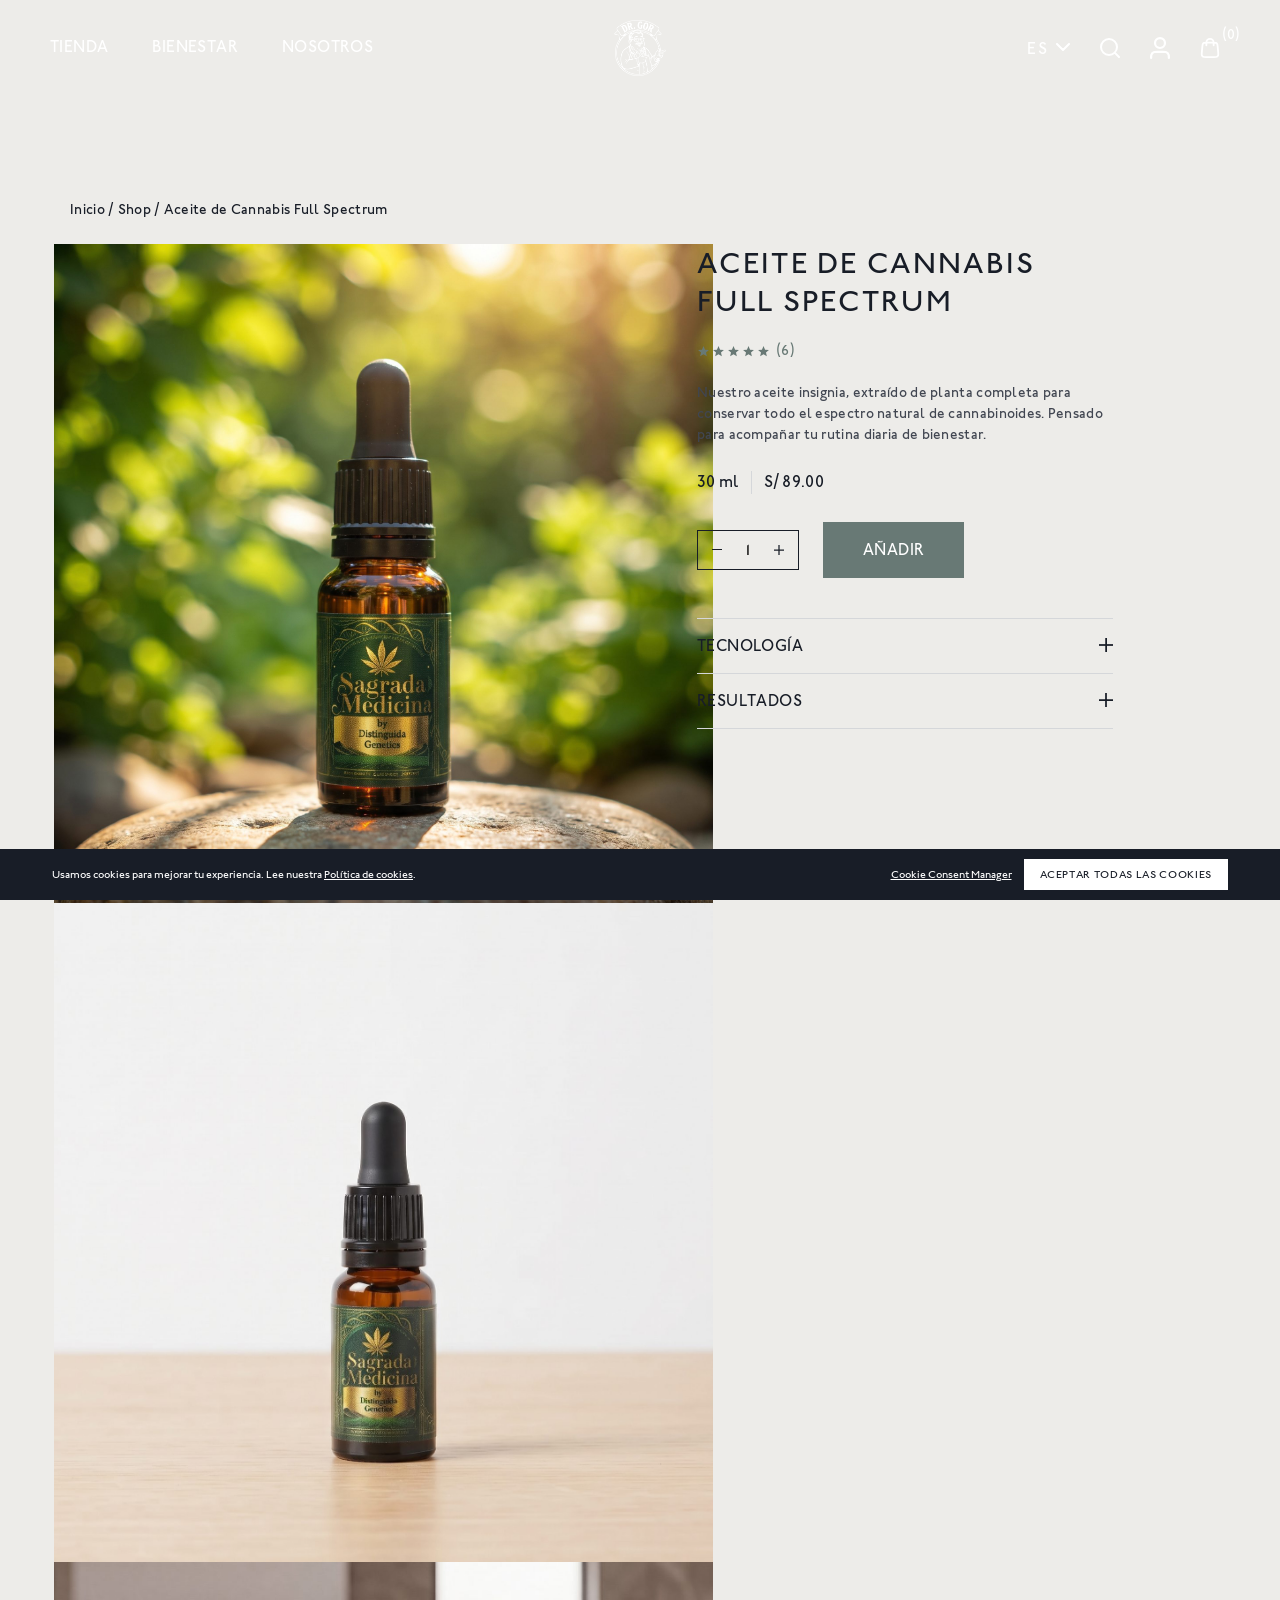
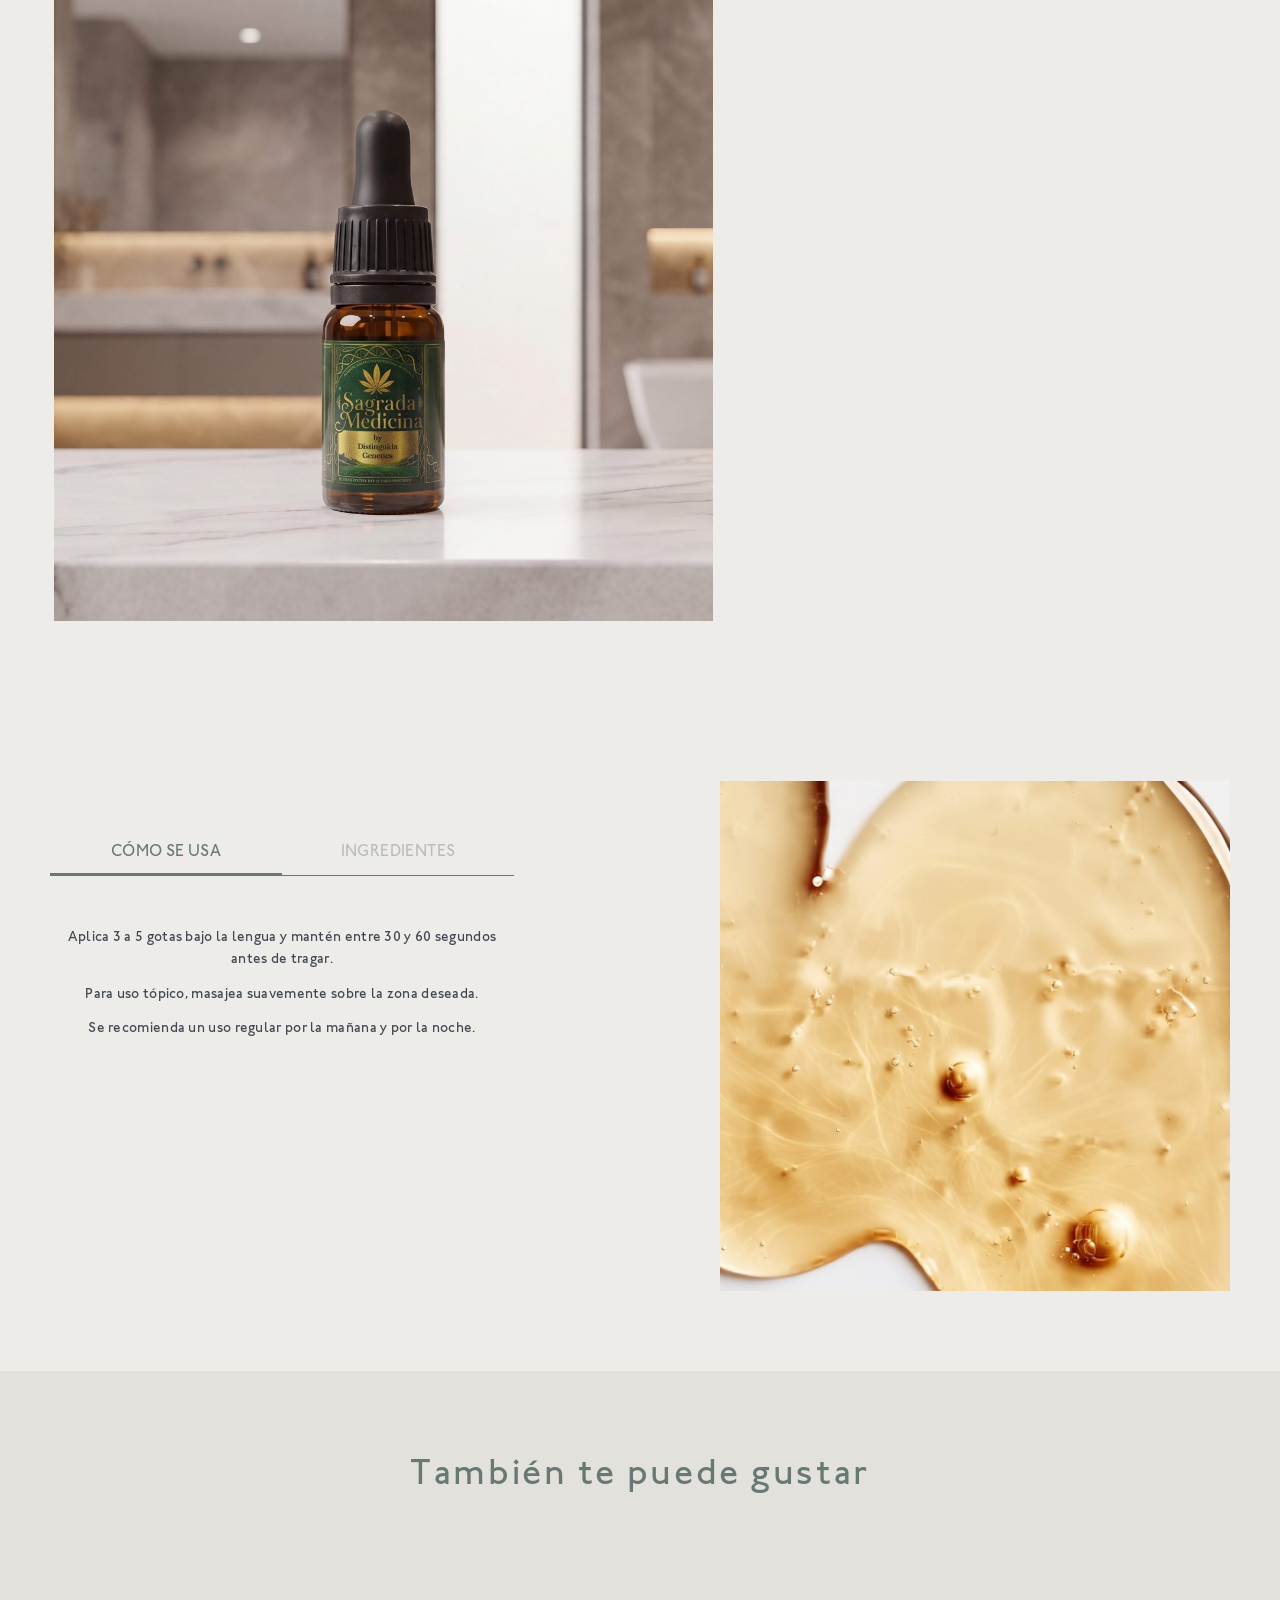
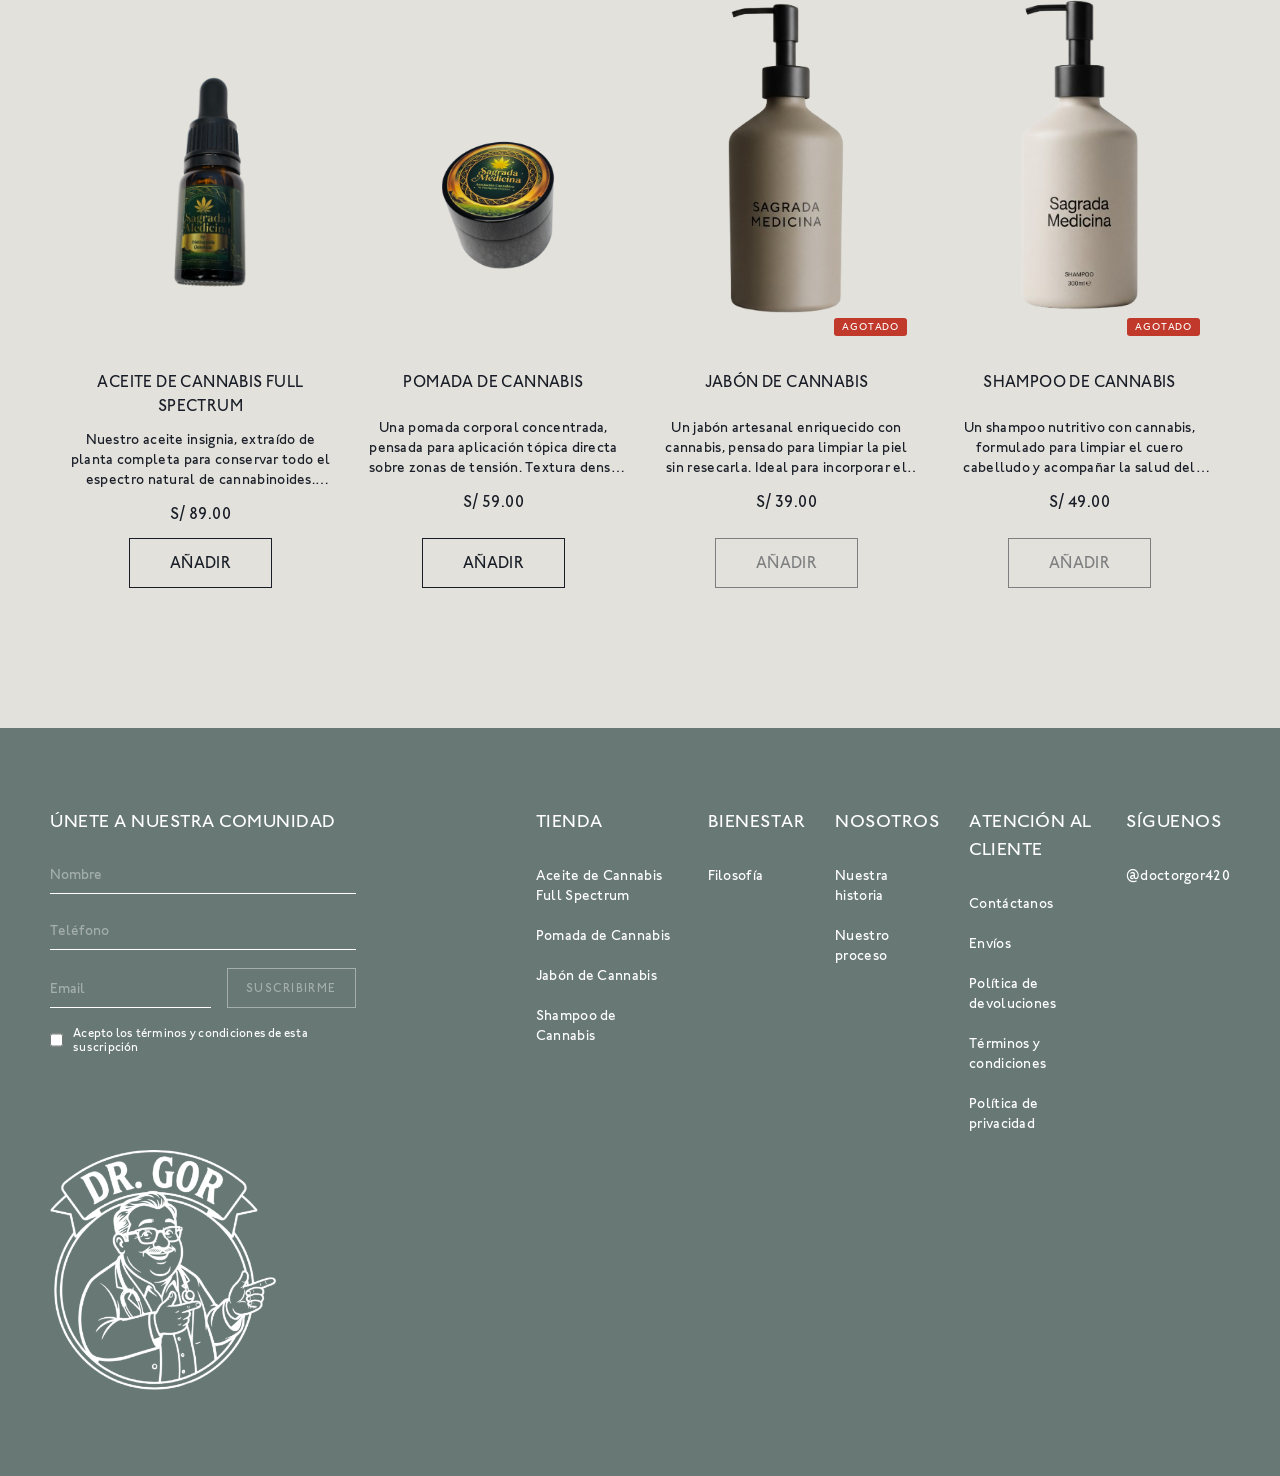
==== aceite.html @ 32fe3926 "sitio: build de produccion" ====
<!doctype html>
<html lang="es">
<head>
  <meta charset="UTF-8" />
  <meta name="viewport" content="width=device-width, initial-scale=1.0" />
  <link rel="icon" type="image/png" href="/favicon.png" />
  <link rel="apple-touch-icon" href="/favicon.png" />
  <title>Aceite de Cannabis Full Spectrum — Doctor Gor</title>
  <link rel="stylesheet" href="/theme.css" />
  <link rel="stylesheet" href="/overrides.css" />
  <link rel="stylesheet" href="/subpage.css" />
  <script type="module" crossorigin src="/assets/cart-DyY3j2SS.js"></script>
</head>
<body>
  <div id="header-group">
      <!-- BEGIN sections: header-group -->
<div id="shopify-section-sections--23087762112747__header" class="shopify-section shopify-section-group-header-group">






<header>

  <div class="inner">

    
    <button id="menu-btn" class="" aria-label="Main menu button"></button>

    
    <nav id="main-nav" class="">

      <div id="secondary-menu-bg" class=""></div>

      <div id="main-menu">
        <div class="primary-menu">
          <ul>
            
              <li class="primary-nav-item has-items">
                <a href="javascript:;">Tienda</a>

                
                

                  
                  
                  
                    
                      

                  <div class="secondary-menu inner-menu has-tertiary-menu">
                    <button class="menu-back-button">Tienda</button>
                    <ul><li class="secondary-nav-item has-items"><a href="javascript:;">Sagrada Medicina</a><div class="tertiary-menu inner-menu"><button class="menu-back-button">Sagrada Medicina</button><ul><li class="tertiary-nav-item"><a href="/aceite.html">Aceite de Cannabis Full Spectrum</a></li><li class="tertiary-nav-item"><a href="/pomada.html">Pomada de Cannabis</a></li><li class="tertiary-nav-item"><a href="/jabon.html">Jabón de Cannabis</a></li><li class="tertiary-nav-item"><a href="/shampoo.html">Shampoo de Cannabis</a></li></ul></div></li></ul>
                  </div>
                

              </li>
            
              <li class="primary-nav-item has-items">
                <a href="javascript:;">Bienestar</a>

                
                

                  
                  
                  
                    
                  
                    
                  
                    
                  
                    
                  

                  <div class="secondary-menu inner-menu ">
                    <button class="menu-back-button">Bienestar</button>
                    <ul><li class="secondary-nav-item"><a href="/filosofia.html">Filosofía</a></li></ul>
                  </div>
                

              </li>
            
              <li class="primary-nav-item has-items">
                <a href="javascript:;">Nosotros</a>

                
                

                  
                  
                  
                    
                  
                    
                  
                    
                  
                    
                  

                  <div class="secondary-menu inner-menu ">
                    <button class="menu-back-button">Nosotros</button>
                    <ul><li class="secondary-nav-item"><a href="/nuestra-historia.html">Nuestra historia</a></li><li class="secondary-nav-item"><a href="/nuestro-proceso.html">Nuestro proceso</a></li><li class="secondary-nav-item"><a href="#" data-open-contact="">Contáctanos</a></li></ul>
                  </div>
                

              </li>
            
          </ul>
        </div>
      </div>

      <div id="mobile-utilities">
        <ul>
          <li><a href="/account">Cuenta</a></li>
          <li class="has-items">
            <button id="mobile-currency-button" class="currency-flag currency-USD">
              <label>US</label>
            </button>
          </li>
        </ul>
      </div>

      
      <div id="currency-menu">
        <button class="menu-back-button currency-flag currency-USD">
          <label>US</label>
        </button>
        

<ul>

  
  

    
      
        
        
          <li><a href="https://wildsmithskin.com/" class="currency-flag currency-UK"><label>UK</label></a></li>
        
          <li><a href="https://eu.wildsmithskin.com/" class="currency-flag currency-EU"><label>EU</label></a></li>
        
      
    

  
  

</ul>


      </div>

    </nav>

    
    <a id="header-logo" href="/">
      <img class="dark" src="/images/drgor-logo.png" alt="Doctor Gor" width="200">
      <img class="light" src="/images/drgor-logo.png" alt="Doctor Gor" width="200">
    </a>

    
    <div id="nav-utilities">

      
      <button id="desktop-currency-button" class="dg-lang-toggle" aria-label="Cambiar idioma" data-lang-toggle=""><label>ES</label></button>

      
      <button id="search-button" aria-label="Search button"></button>

      
      <a href="/account" id="account-button" aria-label="Account button"></a>

      
      <button id="cart-button" aria-label="Cart button">
        <span class="count">0</span>
      </button>

    </div>

  </div>

</header>


</div><div id="shopify-section-sections--23087762112747__predictive_search" class="shopify-section shopify-section-group-header-group">







<aside id="predictive-search" class="">
  <div class="modal">
    <div id="predictive-search-top">
      <div class="section-content">
        
        <div class="search-form">
          <form id="predictive-search-form">
            <input placeholder="Buscar productos" type="search" value="" name="q" id="predictive-search-input" aria-label="Buscar" autocomplete="off" autocorrect="off">
            <button class="clear" type="button" aria-label="Limpiar">Limpiar</button>
          </form>
          
          <button type="button" class="close-btn" aria-label="Close search"></button>
        </div>
      </div>
    </div>

    
    <div id="predictive-search-results">
      <div class="section-content">
        <div class="products">
          <div class="heading">
            <div class="h3">Products</div>
            <p class="results-count"></p>
          </div>
          <div class="grid"></div>
        </div>
      </div>
    </div>

    <div id="predictive-search-empty" class="active">
      <div class="section-content">
        <div class="links">
          <div class="h3">Búsquedas populares</div>
          <ul>
            <li><a href="/aceite.html">Aceite de Cannabis Full Spectrum</a></li>
            <li><a href="/pomada.html">Pomada de Cannabis</a></li>
            <li><a href="/jabon.html">Jabón de Cannabis</a></li>
            <li><a href="/shampoo.html">Shampoo de Cannabis</a></li>
          </ul>
        </div>
        <div class="products">
          <div class="h3">Productos populares</div>
          <div class="grid">
            <div class="grid-item">
              <div class="card product-card" data-product-id="aceite">
                <a class="inner" href="/aceite.html">
                  <div class="upper"><img class="first-image object-cover" src="/images/gotero.png" alt="Aceite"></div>
                  <div class="lower"><div class="h3 product-title">Aceite de Cannabis Full Spectrum</div><div class="prices">S/ 89.00</div></div>
                </a>
              </div>
            </div>
            <div class="grid-item">
              <div class="card product-card" data-product-id="pomada">
                <a class="inner" href="/pomada.html">
                  <div class="upper"><img class="first-image object-cover" src="/images/pomada.png" alt="Pomada"></div>
                  <div class="lower"><div class="h3 product-title">Pomada de Cannabis</div><div class="prices">S/ 59.00</div></div>
                </a>
              </div>
            </div>
            <div class="grid-item">
              <div class="card product-card" data-product-id="jabon">
                <a class="inner" href="/jabon.html">
                  <div class="upper"><img class="first-image object-cover" src="/images/jabon.png" alt="Jabón"><span class="dg-soldout">Agotado</span></div>
                  <div class="lower"><div class="h3 product-title">Jabón de Cannabis</div><div class="prices">S/ 39.00</div></div>
                </a>
              </div>
            </div>
            <div class="grid-item">
              <div class="card product-card" data-product-id="shampoo">
                <a class="inner" href="/shampoo.html">
                  <div class="upper"><img class="first-image object-cover" src="/images/shampoo.png" alt="Shampoo"><span class="dg-soldout">Agotado</span></div>
                  <div class="lower"><div class="h3 product-title">Shampoo de Cannabis</div><div class="prices">S/ 49.00</div></div>
                </a>
              </div>
            </div>
          </div>
        </div>
      </div>
    </div>
  </div>
  </aside>


</div>
<!-- END sections: header-group -->
    </div>

  <section id="product-top" data-product-id="aceite">
    <div class="section-content">
      <div class="breadcrumbs">
        <div class="inner">
          <a href="/">Inicio</a> / <a href="/#productos">Shop</a> / <span>Aceite de Cannabis Full Spectrum</span>
        </div>
      </div>

      <div id="product-gallery">
        <div class="gallery-slides">
          <div class="gallery-slide"><img src="/images/aceite en gotas.jpeg" alt="Aceite de Cannabis Full Spectrum" loading="lazy"></div>
          <div class="gallery-slide"><img src="/images/gotero1.jpeg" alt="Aceite de Cannabis Full Spectrum" loading="lazy"></div>
          <div class="gallery-slide"><img src="/images/instagram2gotero.jpeg" alt="Aceite de Cannabis Full Spectrum" loading="lazy"></div>
        </div>
      </div>

      <div id="product-info">
        <div class="inner">
          <div id="product-title"><h1 class="h1">Aceite de Cannabis Full Spectrum</h1></div>

          <a class="dg-stars" href="#" aria-label="Valoración 5 de 5"><svg viewBox="0 0 24 24" aria-hidden="true"><path d="M12 2l2.9 6.6 7.1.6-5.4 4.7 1.6 7-6.2-3.7-6.2 3.7 1.6-7L2 9.2l7.1-.6z"/></svg><svg viewBox="0 0 24 24" aria-hidden="true"><path d="M12 2l2.9 6.6 7.1.6-5.4 4.7 1.6 7-6.2-3.7-6.2 3.7 1.6-7L2 9.2l7.1-.6z"/></svg><svg viewBox="0 0 24 24" aria-hidden="true"><path d="M12 2l2.9 6.6 7.1.6-5.4 4.7 1.6 7-6.2-3.7-6.2 3.7 1.6-7L2 9.2l7.1-.6z"/></svg><svg viewBox="0 0 24 24" aria-hidden="true"><path d="M12 2l2.9 6.6 7.1.6-5.4 4.7 1.6 7-6.2-3.7-6.2 3.7 1.6-7L2 9.2l7.1-.6z"/></svg><svg viewBox="0 0 24 24" aria-hidden="true"><path d="M12 2l2.9 6.6 7.1.6-5.4 4.7 1.6 7-6.2-3.7-6.2 3.7 1.6-7L2 9.2l7.1-.6z"/></svg><span class="count">(6)</span></a>

          <div id="product-description"><p>Nuestro aceite insignia, extraído de planta completa para conservar todo el espectro natural de cannabinoides. Pensado para acompañar tu rutina diaria de bienestar.</p></div>

          <div id="product-price">
            <span class="only-variant">30 ml</span>
            <span class="price">S/ 89.00</span>
          </div>

          <div id="product-cta">
            <div class="quantity-selector" role="group" aria-label="Cantidad">
              <button type="button" class="quantity-decrease" aria-label="Menos"></button>
              <input type="number" name="quantity" id="quantity" value="1" min="1" inputmode="numeric" readonly>
              <button type="button" class="quantity-increase" aria-label="Más"></button>
            </div>
            <button class="btn btn-solid add-to-cart" data-product-id="aceite">Añadir</button>
          </div>

          <div id="product-specs">
            <details class="accordion">
              <summary class="accordion-title"><h2 class="h2">Tecnología</h2></summary>
              <div class="accordion-content">
                <p>FULL SPECTRUM — conservamos los terpenos, flavonoides y cannabinoides de la planta completa para un efecto más completo y natural.</p>
            <p>ACEITES VEGETALES — una base de aceite de oliva extra virgen y jojoba que favorece la absorción y cuida la piel.</p>
              </div>
            </details>
            <details class="accordion">
              <summary class="accordion-title"><h2 class="h2">Resultados</h2></summary>
              <div class="accordion-content">
                <p>Dirigido a — hidratación diaria, equilibrio del sistema endocannabinoide, relajación y bienestar general.</p>
            <p>94% notó mayor sensación de calma y relajación*</p>
            <p>89% percibió la piel más hidratada y confortable*</p>
            <p>85% lo integraría como parte de su rutina diaria*</p>
            <p>*En pruebas de consumo, durante 30 días con 29 participantes.</p>
              </div>
            </details>
          </div>
        </div>
      </div>
    </div>
  </section>

  <section id="product-content-and-media" class="section-content-and-media dual-content">
    <div class="section-content">
      <div class="grid">
        <div class="grid-item content">
          <div class="tabs">
            <button class="tab active" type="button" data-tab-index="0">Cómo se usa</button>
            <button class="tab" type="button" data-tab-index="1">Ingredientes</button>
          </div>
          <div class="content-container" style="min-height: 320px;">
            <div class="slide active init" data-slide-index="0">
              <p>Aplica 3 a 5 gotas bajo la lengua y mantén entre 30 y 60 segundos antes de tragar.</p>
            <p>Para uso tópico, masajea suavemente sobre la zona deseada.</p>
            <p>Se recomienda un uso regular por la mañana y por la noche.</p>
            </div>
            <div class="slide" data-slide-index="1">
              <p>Aceite de oliva extra virgen, extracto de cannabis (CBD full spectrum), aceite de jojoba, vitamina E natural.</p>
            </div>
          </div>
        </div>
        <div class="grid-item media">
          <div class="media-container">
            <img src="/images/aceitec.jpeg" alt="Aceite de Cannabis Full Spectrum" loading="lazy">
          </div>
        </div>
      </div>
    </div>
  </section>

  <section class="section-product-recommender" id="productos">
    <div class="section-content">
      <h2 class="h2">También te puede gustar</h2>
      <div class="dg-related-grid">
<div class="card product-card" data-product-id="aceite" data-dg-index="0">
  <a class="inner" href="/aceite.html">
    <div class="upper">
      <picture><img class="first-image object-cover" src="/images/gotero.png" alt="Aceite de Cannabis Full Spectrum" loading="lazy"></picture>
      <picture><img class="second-image object-cover" src="/images/aceitec.jpeg" alt="Aceite de Cannabis Full Spectrum" loading="lazy"></picture>
      <span class="dg-hover-quote">“Me encanta su aroma, lo tengo en mi mesa de noche…”</span>
    </div>
    <div class="lower">
      <div>
        <div class="h3 product-title">Aceite de Cannabis Full Spectrum</div>
      </div>
      <div>
        <p class="product-description">Nuestro aceite insignia, extraído de planta completa para conservar todo el espectro natural de cannabinoides. Pensado para acompañar tu rutina diaria de bienestar.</p>
        <div class="prices">S/ 89.00</div>
        <button class="btn btn-outline shop-now" href="#">Añadir</button>
      </div>
    </div>
  </a>
</div>
<div class="card product-card" data-product-id="pomada" data-dg-index="1">
  <a class="inner" href="/pomada.html">
    <div class="upper">
      <picture><img class="first-image object-cover" src="/images/pomada.png" alt="Pomada de Cannabis" loading="lazy"></picture>
      <picture><img class="second-image object-cover" src="/images/cremapomada.jpeg" alt="Pomada de Cannabis" loading="lazy"></picture>
      <span class="dg-hover-quote">“Su textura es suave y me ha ayudado mucho, la llevo siempre conmigo”</span>
    </div>
    <div class="lower">
      <div>
        <div class="h3 product-title">Pomada de Cannabis</div>
      </div>
      <div>
        <p class="product-description">Una pomada corporal concentrada, pensada para aplicación tópica directa sobre zonas de tensión. Textura densa que se absorbe sin sensación grasosa.</p>
        <div class="prices">S/ 59.00</div>
        <button class="btn btn-outline shop-now" href="#">Añadir</button>
      </div>
    </div>
  </a>
</div>
<div class="card product-card" data-product-id="jabon" data-dg-index="2">
  <a class="inner" href="/jabon.html">
    <div class="upper">
      <picture><img class="first-image object-cover" src="/images/jabon.png" alt="Jabón de Cannabis" loading="lazy"></picture>
      <picture><img class="second-image object-cover" src="/images/jabonliquido.jpeg" alt="Jabón de Cannabis" loading="lazy"></picture>
      <span class="dg-hover-quote">“Desde que empecé a usarlo la mejora en mi piel ha sido tremenda!”</span>
      <span class="dg-soldout">Agotado</span>
    </div>
    <div class="lower">
      <div>
        <div class="h3 product-title">Jabón de Cannabis</div>
      </div>
      <div>
        <p class="product-description">Un jabón artesanal enriquecido con cannabis, pensado para limpiar la piel sin resecarla. Ideal para incorporar el ritual Doctor Gor a tu ducha diaria.</p>
        <div class="prices">S/ 39.00</div>
        <button class="btn btn-outline shop-now disabled" disabled href="#">Añadir</button>
      </div>
    </div>
  </a>
</div>
<div class="card product-card" data-product-id="shampoo" data-dg-index="3">
  <a class="inner" href="/shampoo.html">
    <div class="upper">
      <picture><img class="first-image object-cover" src="/images/shampoo.png" alt="Shampoo de Cannabis" loading="lazy"></picture>
      <picture><img class="second-image object-cover" src="/images/shampooliquido.jpeg" alt="Shampoo de Cannabis" loading="lazy"></picture>
      <span class="dg-hover-quote">“La frescura y olor del post baño son increíbles”</span>
      <span class="dg-soldout">Agotado</span>
    </div>
    <div class="lower">
      <div>
        <div class="h3 product-title">Shampoo de Cannabis</div>
      </div>
      <div>
        <p class="product-description">Un shampoo nutritivo con cannabis, formulado para limpiar el cuero cabelludo y acompañar la salud del cabello desde la raíz.</p>
        <div class="prices">S/ 49.00</div>
        <button class="btn btn-outline shop-now disabled" disabled href="#">Añadir</button>
      </div>
    </div>
  </a>
</div>
      </div>
    </div>
  </section>

<footer>
  <div class="inner">
    <div id="footer-signup">
        <div class="h3">Únete a nuestra comunidad</div>
        <form id="dg-newsletter" class="dg-newsletter">
          <input type="text" name="nombre" placeholder="Nombre" autocomplete="name">
          <input type="tel" name="telefono" placeholder="Teléfono" autocomplete="tel">
          <div class="dg-newsletter-row">
            <input type="email" name="email" placeholder="Email" autocomplete="email" required="">
            <button type="submit">Suscribirme</button>
          </div>
          <label class="dg-terms"><input type="checkbox" required=""> Acepto los términos y condiciones de esta suscripción</label>
        </form></div>

    <div id="footer-menus"><div class="footer-menu"><div class="h3">Tienda</div><ul><li><a href="/aceite.html">Aceite de Cannabis Full Spectrum</a></li><li><a href="/pomada.html">Pomada de Cannabis</a></li><li><a href="/jabon.html">Jabón de Cannabis</a></li><li><a href="/shampoo.html">Shampoo de Cannabis</a></li></ul></div><div class="footer-menu"><div class="h3">Bienestar</div><ul><li><a href="/filosofia.html">Filosofía</a></li></ul></div><div class="footer-menu"><div class="h3">Nosotros</div><ul><li><a href="/nuestra-historia.html">Nuestra historia</a></li><li><a href="/nuestro-proceso.html">Nuestro proceso</a></li></ul></div><div class="footer-menu"><div class="h3">Atención al cliente</div><ul><li><a href="#" data-open-contact="">Contáctanos</a></li><li><a href="/envios.html">Envíos</a></li><li><a href="/devoluciones.html">Política de devoluciones</a></li><li><a href="/terminos.html">Términos y condiciones</a></li><li><a href="/privacidad.html">Política de privacidad</a></li></ul></div><div class="footer-menu"><div class="h3">Síguenos</div><ul><li><a href="https://www.instagram.com/doctorgor420/">@doctorgor420</a></li></ul></div></div>

    <div class="dg-footer-brand"><img src="/images/drgor-logo.png" alt="Doctor Gor" width="360"></div>

    <div id="footer-bottom">
    </div>
  </div>
</footer>

<aside id="cart-drawer" class="drawer" data-cart-item-count="0" data-cart-empty="true">
  <div class="background-scrim object-cover"></div>

  
  <div class="panel"><div id="dg-cart">
        <header class="dg-head"><h2>Tu bolsa</h2><button id="dg-close" aria-label="Cerrar">×</button></header>
        <div id="dg-items"></div>
        <footer class="dg-foot">
          <div class="dg-row"><span>Subtotal</span><span id="dg-subtotal">S/ 0.00</span><a id="dg-order" class="dg-order" href="#">Pedir</a></div>
          <p id="dg-note" class="dg-note"></p>
        </footer>
      </div></div>

  
  
<div id="cart-gift-box" class="cart-modal" style="display:none;">
  <div class="modal">
    <div class="grid">
      <div class="grid-item">
        <img src="https://us.wildsmithskin.com/cdn/shopifycloud/storefront/assets/no-image-2048-a2addb12_600x.gif" alt="" loading="lazy">
      </div>
      <div class="grid-item">
        <div class="details">
          <div class="h3">Caja de regalo</div>
          <p>Add a gift box to your order. Our Gift Boxes hold up to three medium sized items</p>
          <span class="price"></span>
          <button class="btn btn-outline add-to-cart" data-first-variant-id="">
            Añadir a la bolsa
          </button>
        </div>
      </div>
    </div>
    
    <button type="button" class="close-btn" aria-label="Close gift box modal"></button>
  </div>
</div>


<div id="cart-note" class="cart-modal">
  <div class="modal">
    <div class="details">
      <div class="h3">Note</div>
      <p>Add a note to your order</p>
      <span class="price">Free</span>
      <textarea id="order-note" name="note" rows="4" maxlength="160" placeholder="Your note..."></textarea>
      <p class="error" style="display: none;">
        You've reached the maximum character limit for order notes.
      </p>
      <button class="btn btn-outline add-to-cart">Añadir a la bolsa</button>
    </div>
    
    <button type="button" class="close-btn" aria-label="Close note modal"></button>
  </div>
</div>

</aside>


<div id="onetrust-banner-sdk" class="otFlat bottom ot-wo-title vertical-align-content" tabindex="0" role="region" aria-label="Cookie banner" style="bottom: 0px;"><div role="dialog" aria-label="Privacy"><div class="ot-sdk-container"><div class="ot-sdk-row"><div id="onetrust-group-container" class="ot-sdk-eight ot-sdk-columns"><div class="banner_logo"></div><div id="onetrust-policy"><div id="onetrust-policy-text">Usamos cookies para mejorar tu experiencia. Lee nuestra <a href="/politicas.html">Política de cookies</a>.</div></div></div><div id="onetrust-button-group-parent" class="ot-sdk-three ot-sdk-columns"><div id="onetrust-button-group"><button id="onetrust-pc-btn-handler" aria-label="Cookie Consent Manager, Opens the preference center dialog" class="cookie-setting-link">Cookie Consent Manager</button>  <button id="onetrust-accept-btn-handler">Aceptar todas las cookies</button></div></div></div></div><!-- Close Button --><div id="onetrust-close-btn-container"><button class="onetrust-close-btn-handler onetrust-close-btn-ui banner-close-button ot-close-icon" style="background-image: url(&quot;https://cdn.cookielaw.org/logos/static/ot_close.svg&quot;);" aria-label="Close"></button></div><!-- Close Button END--></div></div>
  

<div id="google_translate_element" style="position: absolute; left: -9999px; top: -9999px;"></div><script src="https://translate.google.com/translate_a/element.js?cb=googleTranslateElementInit" async=""></script><div id="dg-contact" class="dg-modal">
        <div class="dg-modal-scrim" data-close-contact=""></div>
        <form id="dg-contact-form" class="dg-modal-panel">
          <header class="dg-modal-head"><h2>Contáctanos</h2><button type="button" data-close-contact="" aria-label="Cerrar">×</button></header>
          <label>Nombre<input name="nombre" required=""></label>
          <label>Teléfono<input name="telefono" required=""></label>
          <label>Email<input type="email" name="email" required=""></label>
          <label>Mensaje<textarea name="mensaje" rows="4" required=""></textarea></label>
          <button type="submit" class="dg-modal-submit">Enviar</button>
        </form></div></body></html>
---- theme.css ----
*,*:before,*:after{margin:0;padding:0;box-sizing:border-box}@font-face{font-family:Johnston ITC STD;src:url(/fonts/johnston-itc-std-light.woff2) format("woff2"),url(/fonts/johnston-itc-std-light.woff) format("woff");font-display:swap;font-style:normal;font-weight:300}@font-face{font-family:Johnston ITC STD;src:url(/fonts/johnston-itc-std-medium.woff2) format("woff2"),url(/fonts/johnston-itc-std-medium.woff) format("woff");font-display:swap;font-style:normal;font-weight:500}@font-face{font-family:Johnston ITC STD;src:url(/fonts/johnston-itc-std-bold.woff2) format("woff2"),url(/fonts/johnston-itc-std-bold.woff) format("woff");font-display:swap;font-style:normal;font-weight:700}@keyframes slideOutLeft{0%{transform:translate(0) scale(1);opacity:1;pointer-events:auto}to{transform:translate(-20px) scale(.99);opacity:0;pointer-events:none}}@keyframes slideOutRight{0%{transform:translate(0) scale(1);opacity:1;pointer-events:auto}to{transform:translate(20px) scale(.99);opacity:0;pointer-events:none}}@keyframes slideInLeft{0%{transform:translate(20px) scale(.99);opacity:0;pointer-events:none}to{transform:translate(0) scale(1);opacity:1;pointer-events:auto}}@keyframes slideInRight{0%{transform:translate(-20px) scale(.99);opacity:0;pointer-events:none}to{transform:translate(0) scale(1);opacity:1;pointer-events:auto}}@keyframes slideOutDown{0%{transform:translateY(0) scale(1);opacity:1;pointer-events:auto}to{transform:translateY(20px) scale(.99);opacity:0;pointer-events:none}}@keyframes slideOutUp{0%{transform:translateY(0) scale(1);opacity:1;pointer-events:auto}to{transform:translateY(-20px) scale(.99);opacity:0;pointer-events:none}}@keyframes slideInDown{0%{transform:translateY(-20px) scale(.99);opacity:0;pointer-events:none}to{transform:translateY(0) scale(1);opacity:1;pointer-events:auto}}@keyframes slideInUp{0%{transform:translateY(20px) scale(.99);opacity:0;pointer-events:none}to{transform:translateY(0) scale(1);opacity:1;pointer-events:auto}}[class^=kl-teaser],[class*=kl-teaser]{z-index:9!important;left:16px!important;bottom:40px!important;margin:0!important;width:auto!important;min-width:100px!important;filter:none!important}[class^=kl-teaser]>div>span,[class*=kl-teaser]>div>span{padding:16px 32px!important;border-radius:0!important;min-height:0!important}[class^=kl-teaser]>div>span p,[class*=kl-teaser]>div>span p{font-family:Johnston ITC STD,Helvetica,sans-serif!important;font-size:16px!important;line-height:1!important;text-transform:uppercase!important}[class^=kl-teaser]>div>span p>*,[class*=kl-teaser]>div>span p>*{font-family:Johnston ITC STD,Helvetica,sans-serif!important;font-weight:500!important}@media(min-width:500px){[class^=kl-teaser],[class*=kl-teaser]{left:30px!important}}@media(min-width:992px){[class^=kl-teaser],[class*=kl-teaser]{left:50px!important;bottom:80px!important}[class^=kl-teaser]>div>span,[class*=kl-teaser]>div>span{padding:20px 40px!important;transition:color .2s cubic-bezier(.25,.1,.25,1),background-color .2s cubic-bezier(.25,.1,.25,1)!important}[class^=kl-teaser]>div>span p,[class*=kl-teaser]>div>span p{font-size:18px!important}[class^=kl-teaser]>div>span:hover,[class*=kl-teaser]>div>span:hover{background-color:#dcd9d2!important}}@media(min-width:1400px){[class^=kl-teaser],[class*=kl-teaser]{left:calc((100vw - 1230px)/2)!important}}body{background-color:#edece9;padding-top:90px;font-family:Johnston ITC STD,Helvetica,sans-serif;font-weight:500;color:#181d27}body.window-resizing *,body.window-resizing *:before,body.window-resizing *:after{transition:none!important}body.promo-ribbon{padding-top:130px}main{min-height:calc(var(--vh, 1vh) * 100 - 300px)}section{position:relative;padding:40px 16px}section .section-content{position:relative;max-width:1216px;margin-inline:auto}.grid{display:grid}.h1,.h2,.h3,.h4,.h5,.h6,.content-container h1,.content-container h2,.content-container h3,.content-container h4,.content-container h5,.content-container h6{font-family:Johnston ITC STD,Helvetica,sans-serif;font-weight:500;-webkit-font-smoothing:antialiased}.h1,.content-container h1{font-size:30px;line-height:1.27;letter-spacing:2.3px;text-wrap:balance;margin-bottom:30px}.h2,.content-container h2{font-size:24px;line-height:1.33;letter-spacing:1.8px;text-wrap:balance;margin-bottom:20px}.h3,.content-container h3{font-size:24px;line-height:1.33;letter-spacing:1.8px;margin-bottom:20px}p{font-size:16px;line-height:1.5;letter-spacing:.4px;margin-bottom:20px}a{cursor:pointer;color:#181d27;text-decoration:underline}a:hover{text-decoration:underline}ul,ol{font-size:16px;line-height:1.5;letter-spacing:.4px;margin-bottom:20px;list-style-position:inside}ul ul,ul ol,ol ul,ol ol{margin-top:20px}img,video{max-width:100%}.sr-only{clip-path:inset(50%);white-space:nowrap;border-width:0;width:1px;height:1px;margin:-1px;padding:0;position:absolute;overflow:hidden}.uppercase{text-transform:uppercase}.image-cover{background-size:cover;background-repeat:no-repeat;background-position:center}.object-cover{position:absolute;top:0;left:0;width:100%;height:100%;object-fit:cover}.object-cover.pos-top{object-position:top}.object-cover.pos-bottom{object-position:bottom}.object-cover.pos-left{object-position:left}.object-cover.pos-right{object-position:right}.object-cover.pos-top-left{object-position:left top}.object-cover.pos-top-right{object-position:right top}.object-cover.pos-bottom-left{object-position:left bottom}.object-cover.pos-bottom-right{object-position:right bottom}.darken-overlay{position:absolute;top:0;left:0;width:100%;height:100%;background-color:#000;opacity:0;pointer-events:none}.fade-load{opacity:0;transition:opacity .4s cubic-bezier(.25,.1,.25,1)}.fade-load.loaded{opacity:1}.currency-flag{line-height:1}.currency-flag label{display:flex;align-items:center}.currency-flag label:before{content:"";display:inline-block;width:16px;height:16px;vertical-align:text-top;margin-right:5px;background-position:center;background-repeat:no-repeat;background-size:contain}.currency-flag.currency-GBP label:before,.currency-flag.currency-UK label:before{background-image:url(/theme/icon-flag-uk-black.svg)}.currency-flag.currency-EUR label:before,.currency-flag.currency-EU label:before{background-image:url(/theme/icon-flag-eu-black.svg)}.currency-flag.currency-USD label:before,.currency-flag.currency-US label:before{background-image:url(/theme/icon-flag-usa-black.svg)}@media(min-width:500px){section{padding:50px 30px}}@media(min-width:992px){body{padding-top:96px}body.promo-ribbon{padding-top:136px}body.promo-ribbon.transparent-header-no-spacing{padding-top:40px}body.transparent-header-no-spacing{padding-top:0}section{padding:80px 50px}}.glide{position:relative;width:100%;box-sizing:border-box}.glide *{box-sizing:inherit}.glide__track{overflow:hidden}.glide__slides{position:relative;width:100%;list-style:none;backface-visibility:hidden;transform-style:preserve-3d;touch-action:pan-Y;overflow:hidden;margin:0;padding:0;white-space:nowrap;display:flex;flex-wrap:nowrap;will-change:transform}.glide__slides--dragging{-webkit-user-select:none;user-select:none}.glide__slide{width:100%;height:100%;flex-shrink:0;white-space:normal;-webkit-user-select:none;user-select:none;-webkit-touch-callout:none;-webkit-tap-highlight-color:transparent}.glide__slide a{-webkit-user-select:none;user-select:none;-webkit-user-drag:none;-moz-user-select:none;-ms-user-select:none}.glide__arrows,.glide__bullets{-webkit-touch-callout:none;-webkit-user-select:none;user-select:none}.glide--rtl{direction:rtl}.glide__arrow{position:absolute;display:block;top:50%;z-index:2;color:#fff;text-transform:uppercase;padding:9px 12px;background-color:transparent;border:2px solid rgba(255,255,255,.5);border-radius:4px;box-shadow:0 .25em .5em #0000001a;text-shadow:0 .25em .5em rgba(0,0,0,.1);opacity:1;cursor:pointer;transition:opacity .15s ease,border .3s ease-in-out;transform:translateY(-50%);line-height:1}.glide__arrow:focus{outline:none}.glide__arrow:hover{border-color:#fff}.glide__arrow--left{left:2em}.glide__arrow--right{right:2em}.glide__arrow--disabled{opacity:.33}.glide__bullets{position:absolute;z-index:2;bottom:2em;left:50%;display:inline-flex;list-style:none;transform:translate(-50%)}.glide__bullet{background-color:#ffffff80;width:9px;height:9px;padding:0;border-radius:50%;border:2px solid transparent;transition:all .3s ease-in-out;cursor:pointer;line-height:0;box-shadow:0 .25em .5em #0000001a;margin:0 .25em}.glide__bullet:focus{outline:none}.glide__bullet:hover,.glide__bullet:focus{border:2px solid white;background-color:#ffffff80}.glide__bullet--active{background-color:#fff}.glide--swipeable{cursor:grab;cursor:-moz-grab;cursor:-webkit-grab}.glide--dragging{cursor:grabbing;cursor:-moz-grabbing;cursor:-webkit-grabbing}input,textarea,select{font-family:Johnston ITC STD,Helvetica,sans-serif;background-color:transparent;border-radius:0}input::placeholder{font-family:Johnston ITC STD,Helvetica,sans-serif;color:#a3a5a9}input:-ms-input-placeholder{font-family:Johnston ITC STD,Helvetica,sans-serif;color:#a3a5a9}input::-ms-input-placeholder{font-family:Johnston ITC STD,Helvetica,sans-serif;color:#a3a5a9}.search-form{display:flex;gap:16px;align-items:center;border-bottom:1px solid rgb(70.2,74.2,82.2)}.search-form:before{content:"";display:inline-block;width:18px;height:18px;background-image:url(/theme/icon-search-black.svg);background-position:center;background-repeat:no-repeat;background-size:contain}.search-form form{position:relative;flex-grow:1;display:flex;gap:10px;align-items:center}.search-form form input[type=search]{font-size:16px;line-height:1.5;letter-spacing:.4px;line-height:1;width:100%;padding:18px 0;border:0}.search-form form input[type=search]:focus,.search-form form input[type=search]:focus-visible,.search-form form input[type=search]:active{outline:0}.search-form form input[type=search]::-webkit-search-decoration,.search-form form input[type=search]::-webkit-search-cancel-button,.search-form form input[type=search]::-webkit-search-results-button,.search-form form input[type=search]::-webkit-search-results-decoration{display:none}.search-form form .clear{font-size:14px;line-height:1.43;letter-spacing:.3px;line-height:1;color:#8c8e93;text-decoration:underline;padding:18px 0;border:0;background:transparent;cursor:pointer;opacity:0;pointer-events:none;transition:opacity .2s cubic-bezier(.25,.1,.25,1)}.search-form form .clear.active{opacity:1;pointer-events:auto}@media(min-width:992px){.search-form form .clear{text-underline-offset:2px;transition:all .2s cubic-bezier(.25,.1,.25,1)}.search-form form .clear:hover{text-underline-offset:5px}}button{font-family:Johnston ITC STD,Helvetica,sans-serif;cursor:pointer}button label{cursor:pointer}.btn{position:relative;font-size:14px;line-height:1.43;letter-spacing:.3px;line-height:1;text-transform:uppercase;text-decoration:none;color:#fff;background-color:#687975;padding:16px 32px;min-width:100px;text-align:center;cursor:pointer;transition:color .2s cubic-bezier(.25,.1,.25,1),background-color .2s cubic-bezier(.25,.1,.25,1)}.btn.btn-solid{color:#fff;background-color:#687975}.btn.btn-outline{color:#181d27;background-color:transparent;border:1px solid #181d27}.btn.btn-underline{color:#181d27;line-height:1.43;background-color:transparent;text-decoration:underline;text-underline-offset:20%}.btn.btn-light.btn-solid{color:#181d27;background-color:#fff}.btn.btn-light.btn-outline{color:#fff;border:1px solid #ffffff}.btn.btn-light.btn-underline{color:#fff}a.btn:hover{text-decoration:none}a.btn.btn-underline:hover{text-decoration:underline}button.btn{border:0}.close-btn{position:absolute;top:0;right:0;width:40px;height:40px;cursor:pointer}.close-btn[type=button]{background-color:transparent;border:0}.close-btn:before,.close-btn:after{content:"";position:absolute;top:0;left:0;width:100%;height:100%}.close-btn:before{background-color:#f3f4f4;border-radius:50%;opacity:0;transition:all .1s cubic-bezier(.25,.1,.25,1)}.close-btn:after{background-image:url(/theme/icon-close-black.svg);background-repeat:no-repeat;background-size:35%;background-position:center}.close-btn.contrast-light:before{background-color:#babbbe}.close-btn.contrast-light:after{background-image:url(/theme/icon-close-white.svg)}.arrow-btn{width:40px;height:40px;border-radius:50%;border:1px solid #181d27;background-color:#ffffff70;-webkit-backdrop-filter:blur(7px);backdrop-filter:blur(7px);box-shadow:none}.arrow-btn:after{content:"";position:absolute;top:0;left:0;width:100%;height:100%;background-position:center;background-repeat:no-repeat;background-size:50%}.arrow-btn.prev:after{background-image:url(/theme/icon-arrow-left-black.svg)}.arrow-btn.next:after{background-image:url(/theme/icon-arrow-right-black.svg)}.arrow-btn.disabled:after{opacity:.4}@media(min-width:992px){.btn{font-size:16px;line-height:1.5;letter-spacing:.4px;line-height:1;padding:20px 40px}.btn:hover.btn-solid{background-color:#a4afac}.btn:hover.btn-outline{color:#fff;background-color:#181d27}.btn:hover.btn-light.btn-solid{background-color:#dcd9d2}.btn:hover.btn-light.btn-outline{color:#181d27;background-color:#fff}.close-btn:hover:before{opacity:1}}details.accordion{border-top:1px solid #d5d7da;border-bottom:1px solid #d5d7da}details.accordion summary.accordion-title{position:relative;list-style:none;text-transform:uppercase;display:flex;justify-content:space-between;gap:15px;padding:15px 0;cursor:pointer}details.accordion summary.accordion-title :is(h2,h3){font-size:14px;line-height:1.43;letter-spacing:.3px;margin:0}details.accordion summary.accordion-title:after{content:"";width:12px;height:12px;margin-top:2px;flex-shrink:0;background-image:url(/theme/icon-plus-black.svg);background-position:center;background-repeat:no-repeat;background-size:contain;transform:rotate(-90deg);transition:transform .3s cubic-bezier(.25,.1,.25,1)}details.accordion summary.accordion-title::marker{display:none}details.accordion summary.accordion-title::-webkit-details-marker{display:none}details.accordion .accordion-content{font-size:14px;line-height:1.43;letter-spacing:.3px;padding:20px 0;overflow:auto}details.accordion .accordion-content *{font-size:14px;line-height:1.43;letter-spacing:.3px}details.accordion~details.accordion{border-top:0}details.accordion.active summary.accordion-title:after{background-image:url(/theme/icon-minus-black.svg);transform:rotate(0)}@media(min-width:992px){details.accordion summary.accordion-title,details.accordion summary.accordion-title h2,details.accordion summary.accordion-title h3{margin:0;font-size:16px;line-height:1.5;letter-spacing:.4px}details.accordion summary.accordion-title:after{width:14px;height:14px;margin-top:4px}details.accordion .accordion-content{font-size:16px;line-height:1.5;letter-spacing:.4px;overflow:auto}details.accordion .accordion-content *{font-size:16px;line-height:1.5;letter-spacing:.4px}}.product-card,.article-card{transition:opacity .2s cubic-bezier(.25,.1,.25,1),transform .2s cubic-bezier(.25,.1,.25,1)}.product-card.loading,.article-card.loading{opacity:0;transform:scale(.97)}.product-card{position:relative;overflow:hidden;height:100%}.product-card>.inner{position:relative;text-align:left;text-decoration:none;height:100%;display:flex;flex-direction:column;gap:15px}.product-card>.inner>*{text-decoration:none}.product-card>.inner .upper{position:relative;width:100%;aspect-ratio:.7/1;overflow:hidden}.product-card>.inner .upper img{font-size:12px;transition:opacity .2s cubic-bezier(.25,.1,.25,1)}.product-card>.inner .upper img.first-image{object-fit:contain;object-position:bottom}.product-card>.inner .upper img.second-image{opacity:0;pointer-events:none}.product-card>.inner .lower{position:relative;flex-grow:1;display:flex;flex-direction:column;text-align:center;gap:10px;overflow:hidden}.product-card>.inner .lower>div{display:flex;flex-direction:column;gap:10px;flex-grow:1}.product-card>.inner .lower .product-title{font-size:16px;line-height:1.5;letter-spacing:.4px;text-transform:uppercase;margin-bottom:0;flex-grow:1}.product-card>.inner .lower .loox-rating{display:block;min-height:20px;padding:2px 0}.product-card>.inner .lower .loox-rating .loox-rating-content{display:flex;justify-content:center;align-items:center;gap:2px;vertical-align:middle;font-size:12px}.product-card>.inner .lower .loox-rating svg.loox-icon{width:1em;height:1em;flex-shrink:0;fill:#687975;color:#687975}.product-card>.inner .lower .loox-rating .loox-rating-label{font-size:14px;line-height:1.43;letter-spacing:.3px;line-height:1;margin-top:2px;margin-left:-5px}.product-card>.inner .lower .product-description{font-size:12px;line-height:1.5;letter-spacing:.2px;margin-bottom:0;display:-webkit-box;-webkit-line-clamp:3;-webkit-box-orient:vertical;overflow:hidden;text-overflow:ellipsis;line-height:1.5em;max-height:4.5em;word-break:break-word;overflow-wrap:break-word}.product-card>.inner .lower .prices{display:inline-flex;gap:8px;justify-content:center;font-size:14px;line-height:1.43;letter-spacing:.3px}.product-card>.inner .lower .prices .compare-at-price{text-decoration:line-through}.product-card>.inner .lower .shop-now{font-size:14px;line-height:1.43;letter-spacing:.3px;padding:12px 30px;margin-top:auto;align-self:center}.product-card>.inner .lower .shop-now.disabled{opacity:.5;pointer-events:none}.article-card .inner{display:flex;flex-direction:column;gap:35px;text-decoration:none}.article-card .inner .upper{position:relative;width:100%;min-height:250px;aspect-ratio:1/1}.article-card .inner .lower{text-align:center;padding:0 24px}.article-card .inner .lower .category{display:block;font-size:14px;line-height:1.43;letter-spacing:.3px;text-transform:uppercase;color:#414651;color:#181d27b3;margin-bottom:7px}.article-card .inner .lower .title{font-size:16px;line-height:1.5;letter-spacing:.4px;text-transform:uppercase;margin-bottom:15px}.article-card .inner .lower .excerpt{font-size:14px;line-height:1.43;letter-spacing:.3px;margin-bottom:16px;display:-webkit-box;-webkit-line-clamp:3;-webkit-box-orient:vertical;overflow:hidden;text-overflow:ellipsis;line-height:1.5em;max-height:4.5em;word-break:break-word;overflow-wrap:break-word}.article-card .inner .lower .more{font-size:14px;line-height:1.43;letter-spacing:.3px;text-transform:uppercase;text-decoration:underline;text-underline-offset:3px}.treatment-card{display:flex;flex-direction:column;gap:35px}.treatment-card a{text-decoration:none}.treatment-card .upper{position:relative;width:100%;min-height:250px;aspect-ratio:1/1}.treatment-card .lower{text-align:center}.treatment-card .lower .title{font-size:16px;line-height:1.5;letter-spacing:.4px;text-transform:uppercase;margin-bottom:7px}.treatment-card .lower .treatment-specs{display:inline-flex;gap:12px;margin-bottom:20px;font-size:14px;line-height:1.43;letter-spacing:.3px;line-height:1}.treatment-card .lower .treatment-specs .treatment-price{padding-right:12px;border-right:1px solid #a4a7ae}.treatment-card .lower .description{position:relative;display:block;font-size:14px;line-height:1.43;letter-spacing:.3px;margin-bottom:32px;transition:all .4s cubic-bezier(.165,.84,.44,1)}.treatment-card .lower .description p{font-size:14px;line-height:1.43;letter-spacing:.3px}.treatment-card .lower .description .more{display:inline;white-space:nowrap;text-decoration:underline;cursor:pointer}.treatment-card .lower .description.truncated{display:-webkit-box;-webkit-box-orient:vertical;overflow:hidden;text-overflow:ellipsis;line-height:1.5em;max-height:4.5em;word-break:break-word;overflow-wrap:break-word}.treatment-card .lower .description.truncated .ellipsis:after{content:"... ";display:inline}.treatment-card .lower .description.truncated .hidden{display:none}.treatment-card .lower .btn{display:inline-block}@media(min-width:992px){.product-card>.inner{gap:24px}.product-card>.inner .upper{aspect-ratio:.66/1}.product-card>.inner .lower{gap:12px}.product-card>.inner .lower>div{gap:12px}.product-card>.inner .lower .product-description{font-size:14px;line-height:1.43;letter-spacing:.3px}.product-card>.inner .lower .prices{font-size:16px;line-height:1.5;letter-spacing:.4px}.product-card>.inner .lower .shop-now{font-size:16px;line-height:1.5;letter-spacing:.4px;padding:12px 40px}.product-card:hover>.inner .upper img.first-image{opacity:0}.product-card:hover>.inner .upper img.second-image{opacity:1}.article-card .inner .upper{transition:opacity .3s cubic-bezier(.25,.1,.25,1)}.article-card .inner .lower .title{font-size:18px;line-height:1.55;letter-spacing:.4px;text-transform:uppercase;margin-bottom:12px}.article-card .inner .lower .excerpt{font-size:16px;line-height:1.5;letter-spacing:.4px}.article-card .inner .lower .more{font-size:16px;line-height:1.5;letter-spacing:.4px;transition:all .2s cubic-bezier(.25,.1,.25,1)}.article-card:hover .inner .upper{opacity:.8}.article-card:hover .inner .lower .more{text-underline-offset:6px}.treatment-card{gap:45px}.treatment-card .upper{min-height:0;transition:opacity .3s cubic-bezier(.25,.1,.25,1)}.treatment-card .lower .title{font-size:18px;line-height:1.55;letter-spacing:.4px}.treatment-card .lower .treatment-specs{font-size:16px;line-height:1.5;letter-spacing:.4px;line-height:1}.treatment-card .lower .description{font-size:16px;line-height:1.5;letter-spacing:.4px;margin-bottom:24px}.treatment-card .lower .description p{font-size:16px;line-height:1.5;letter-spacing:.4px}.treatment-card .lower .description .more{bottom:0;text-decoration:none}.treatment-card .lower .description .more:hover{text-decoration:underline}.treatment-card:hover .upper{opacity:.8}}.quantity-selector{display:flex;align-items:center;border:1px solid #181d27}.quantity-selector button{width:38px;height:38px;background-color:transparent;border:0;background-position:center;background-repeat:no-repeat;background-size:25%;transition:all .1s cubic-bezier(.25,.1,.25,1)}.quantity-selector button.quantity-decrease{background-image:url(/theme/icon-minus-black.svg)}.quantity-selector button.quantity-increase{background-image:url(/theme/icon-plus-black.svg)}.quantity-selector button:active{background-color:#dcd9d2}.quantity-selector input[type=number]{width:24px;height:38px;border:0;font-size:14px;line-height:1.43;letter-spacing:.3px;text-align:center}.quantity-selector input[type=number]::-webkit-outer-spin-button,.quantity-selector input[type=number]::-webkit-inner-spin-button{-webkit-appearance:none;margin:0}.quantity-selector input[type=number]{-moz-appearance:textfield}@media(min-width:992px){.quantity-selector button:hover{background-color:#e3e1db}.quantity-selector button:active{background-color:#dcd9d2}}.tabs{display:flex}.tabs button{position:relative;font-size:14px;line-height:1.43;letter-spacing:.3px;line-height:1;text-transform:uppercase;color:#babbbe;min-width:160px;background-color:transparent;border:0;padding:16px 10px;transition:color .2s cubic-bezier(.25,.1,.25,1)}.tabs button:after{content:"";position:absolute;bottom:0;left:0;width:100%;height:1px;background-color:#687975;transition:all .2s cubic-bezier(.25,.1,.25,1)}.tabs button.active{color:#687975}.tabs button.active:after{height:3px}@media(min-width:992px){.tabs button{font-size:16px;line-height:1.5;letter-spacing:.4px;padding:13px 15px}.tabs button:hover{color:#687975}}.section-sub-menu{padding:21px 16px;background-color:#dcd9d2}.section-sub-menu .section-content{position:relative;max-width:1216px;margin-inline:auto}.section-sub-menu .section-content .links{display:block;overflow:auto;margin-inline:-16px;padding-inline:16px}.section-sub-menu .section-content .links .track{display:flex;width:max-content;margin-inline:auto}.section-sub-menu .section-content .links .track a{font-size:14px;line-height:1.43;letter-spacing:.3px;color:#5f5f5f;text-transform:uppercase;padding:12px 24px;text-decoration:none;transition:color .2s cubic-bezier(.25,.1,.25,1)}.section-sub-menu .section-content .links .track a.active{color:#181d27;text-decoration:underline}.section-sub-menu .section-content .links::-webkit-scrollbar{height:0px;display:none}.section-sub-menu.sticky,.section-sub-menu-wrapper.sticky{position:sticky;top:90px;z-index:5}.section-sub-menu-wrapper.sticky .section-sub-menu.sticky{position:relative;top:auto;z-index:auto}body.promo-ribbon .section-sub-menu.sticky,body.promo-ribbon .section-sub-menu-wrapper.sticky{top:130px}body.promo-ribbon .section-sub-menu-wrapper.sticky .section-sub-menu.sticky{top:auto}@media(min-width:500px){.section-sub-menu{padding:24px 30px}.section-sub-menu .section-content .links{margin-inline:-30px;padding-inline:30px}}@media(min-width:992px){.section-sub-menu{padding:24px 50px}.section-sub-menu .section-content .links{margin-inline:-50px;padding-inline:50px}.section-sub-menu .section-content .links .track a:hover{color:#181d27;text-decoration:underline}.section-sub-menu.sticky,.section-sub-menu-wrapper.sticky{top:96px}.section-sub-menu-wrapper.sticky .section-sub-menu.sticky{top:auto}body.promo-ribbon .section-sub-menu.sticky,body.promo-ribbon .section-sub-menu-wrapper.sticky{top:136px}body.promo-ribbon .section-sub-menu-wrapper.sticky .section-sub-menu.sticky{top:auto}}#header-group{position:fixed;top:0;left:0;width:100%;z-index:10}header{position:relative;width:100%;display:flex;align-items:center;min-height:90px;padding:0 10px;background-color:#fff}header button{background-color:transparent;border:0;color:#181d27}header a label,header button label{cursor:pointer}header ul{list-style-type:none;margin:0}header ul li a,header ul li button{display:block;width:100%;font-size:16px;line-height:1.5;text-decoration:none;padding:10px 0}header ul li a:hover{text-decoration:none}header ul li.has-items>a,header ul li.has-items>button{display:flex;gap:15px;justify-content:space-between;align-items:center;padding:16px 0;text-transform:uppercase}header ul li.has-items>a:after,header ul li.has-items>button:after{content:"";display:inline-block;width:14px;height:14px;background-image:url(/theme/icon-chevron-right-black.svg);background-position:center;background-repeat:no-repeat;background-size:contain;transition:transform .3s cubic-bezier(.25,.1,.25,1)}header .menu-back-button{display:flex;gap:15px;align-items:center;width:100%;font-size:16px;line-height:1.5;text-transform:uppercase;padding:16px 0;border-bottom:1px solid #d5d7da}header .menu-back-button:before{content:"";display:inline-block;width:14px;height:14px;background-image:url(/theme/icon-chevron-right-black.svg);background-position:center;background-repeat:no-repeat;background-size:contain;transform:rotate(180deg)}header>.inner{display:flex;justify-content:space-between;gap:10px;width:100%}header>.inner #menu-btn{width:40px;height:40px;flex-shrink:0;background-image:url(/theme/icon-menu-black.svg);background-position:center;background-repeat:no-repeat;background-size:50%}header>.inner #header-logo img{display:block;width:148px;max-width:40vw;position:absolute;top:50%;left:50%;transform:translate(-50%,-50%)}header>.inner #header-logo img.light{display:none}header>.inner #main-nav{position:fixed;top:90px;left:0;height:calc(100% - 90px);width:100%;display:flex;flex-direction:column;justify-content:space-between;opacity:0;pointer-events:none;transition:opacity .3s cubic-bezier(.25,.1,.25,1),transform .3s cubic-bezier(.895,.03,.685,.22)}header>.inner #main-nav #secondary-menu-bg{position:absolute;top:0;left:0;width:100%;height:100%;background-color:#fff;pointer-events:none}header>.inner #main-nav #main-menu{position:relative;flex-grow:1;transform:translate(-20px);transition:transform .3s cubic-bezier(.25,.1,.25,1)}header>.inner #main-nav #main-menu .primary-menu{position:absolute;top:0;left:0;width:100%;height:100%;padding:0 16px;transition:transform .3s cubic-bezier(.77,0,.175,1)}header>.inner #main-nav #main-menu .primary-menu.secondary-menu-active{transform:translate(-100%)}header>.inner #main-nav #main-menu .primary-menu.tertiary-menu-active{transform:translate(-200%)}header>.inner #main-nav #main-menu .inner-menu{position:absolute;top:0;left:0;height:100%;width:100%;display:flex;flex-direction:column;padding:0 16px;transform:translate(100%);opacity:0;pointer-events:none}header>.inner #main-nav #main-menu .inner-menu ul{overflow-x:hidden;overflow-y:auto;padding-top:25px;padding-bottom:50px}header>.inner #main-nav #main-menu .inner-menu.active{opacity:1;pointer-events:auto}header>.inner #main-nav #mobile-utilities{position:relative;padding:0 16px 24px;transform:translate(-20px);transition:transform .3s cubic-bezier(.25,.1,.25,1)}header>.inner #main-nav #mobile-utilities ul{padding-top:15px;border-top:1px solid #d5d7da}header>.inner #main-nav #mobile-utilities ul li a{text-transform:uppercase}header>.inner #main-nav.mobile-active{opacity:1;pointer-events:auto}header>.inner #main-nav.mobile-active #main-menu{transform:translate(0);transition:opacity .3s cubic-bezier(.25,.1,.25,1),transform .3s cubic-bezier(.165,.84,.44,1)}header>.inner #main-nav.mobile-active #main-menu .inner-menu.active{opacity:1;pointer-events:auto}header>.inner #main-nav.mobile-active #mobile-utilities{transform:translate(0)}header>.inner #main-nav #currency-menu{position:absolute;top:0;left:0;height:100%;width:100%;display:flex;flex-direction:column;background-color:#fff;padding:0 16px;transform:translate(100%);opacity:0;pointer-events:none;transition:transform .3s cubic-bezier(.77,0,.175,1),opacity .2s .3s}header>.inner #main-nav #currency-menu ul{overflow-x:hidden;overflow-y:auto;padding-top:25px;padding-bottom:50px}header>.inner #main-nav #currency-menu.active{transform:translate(0);opacity:1;pointer-events:auto;transition:transform .3s cubic-bezier(.77,0,.175,1),opacity 0s}header>.inner #nav-utilities{display:flex;flex-direction:row;align-items:center}header>.inner #nav-utilities button,header>.inner #nav-utilities>a{width:40px;height:40px;flex-shrink:0;background-position:center;background-repeat:no-repeat;background-size:50%}header>.inner #nav-utilities #desktop-currency-button{display:none}header>.inner #nav-utilities #search-button{background-image:url(/theme/icon-search-black.svg)}header>.inner #nav-utilities #account-button{background-image:url(/theme/icon-user-black.svg);display:none}header>.inner #nav-utilities #cart-button{position:relative;background-image:url(/theme/icon-shopping-bag-black.svg);margin-right:5px}header>.inner #nav-utilities #cart-button .count{position:absolute;top:0;left:calc(100% - 10px);font-size:12px;line-height:1;color:#181d27}header>.inner #nav-utilities #cart-button .count:before{content:"("}header>.inner #nav-utilities #cart-button .count:after{content:")"}body.promo-ribbon header>.inner #main-nav{top:130px;height:calc(100% - 130px)}@media(min-width:992px){header{min-height:96px;justify-content:center;padding:0 50px 0 28px;transition:background-color .1s cubic-bezier(.25,.1,.25,1)}header ul li.has-items>a:after,header ul li.has-items>button:after{display:none;opacity:0;visibility:hidden}header .menu-back-button{display:none;opacity:0;visibility:hidden}header>.inner{max-width:1238px}header>.inner #menu-btn{display:none;opacity:0;visibility:hidden}header>.inner #header-logo img{width:180px}header>.inner #main-nav{position:relative;top:auto;left:auto;height:auto;width:auto;display:block;opacity:1;pointer-events:auto}header>.inner #main-nav:before{content:"";position:fixed;display:block;top:96px;left:0;width:100%;height:calc(100vh - 96px);transition:opacity .2s cubic-bezier(.25,.1,.25,1);opacity:0;pointer-events:none}header>.inner #main-nav #secondary-menu-bg{position:fixed;opacity:0;top:96px;height:350px;transition:height .2s cubic-bezier(.165,.84,.44,1),opacity .1s cubic-bezier(.25,.1,.25,1)}header>.inner #main-nav #main-menu{transform:none;transition:none}header>.inner #main-nav #main-menu .primary-menu{position:relative;top:auto;left:auto;width:auto;height:auto;padding:0}header>.inner #main-nav #main-menu .primary-menu>ul{display:flex}header>.inner #main-nav #main-menu .primary-menu>ul li.primary-nav-item>a{padding:22px}header>.inner #main-nav #main-menu .primary-menu>ul li.primary-nav-item .secondary-menu{display:block;position:fixed;top:76px;left:0;width:100%;height:auto;min-height:150px;padding:40px 30px 70px;transform:none;opacity:0;pointer-events:none}header>.inner #main-nav #main-menu .primary-menu>ul li.primary-nav-item .secondary-menu>ul{max-width:1216px;max-width:1194px;margin:0 auto;padding:0}header>.inner #main-nav #main-menu .primary-menu>ul li.primary-nav-item .secondary-menu>ul li.secondary-nav-item{max-width:300px;opacity:0;transition:all .3s cubic-bezier(.25,.1,.25,1)}header>.inner #main-nav #main-menu .primary-menu>ul li.primary-nav-item .secondary-menu>ul li.secondary-nav-item>a{text-transform:none;padding:7px 0}header>.inner #main-nav #main-menu .primary-menu>ul li.primary-nav-item .secondary-menu>ul li.secondary-nav-item>a:hover{text-decoration:underline}header>.inner #main-nav #main-menu .primary-menu>ul li.primary-nav-item .secondary-menu.has-tertiary-menu>ul{display:flex;gap:50px;justify-content:space-between}header>.inner #main-nav #main-menu .primary-menu>ul li.primary-nav-item .secondary-menu.has-tertiary-menu>ul li.secondary-nav-item.has-items>a{text-transform:uppercase;color:#687975;padding:0;margin-bottom:25px;cursor:auto}header>.inner #main-nav #main-menu .primary-menu>ul li.primary-nav-item .secondary-menu.has-tertiary-menu>ul li.secondary-nav-item.has-items>a:hover{text-decoration:none}header>.inner #main-nav #main-menu .primary-menu>ul li.primary-nav-item .secondary-menu.has-tertiary-menu>ul li.secondary-nav-item.has-items .tertiary-menu{position:relative;top:auto;left:auto;width:auto;height:auto;transform:none;padding:0}header>.inner #main-nav #main-menu .primary-menu>ul li.primary-nav-item .secondary-menu.has-tertiary-menu>ul li.secondary-nav-item.has-items .tertiary-menu>ul{padding:0}header>.inner #main-nav #main-menu .primary-menu>ul li.primary-nav-item .secondary-menu.has-tertiary-menu>ul li.secondary-nav-item.has-items .tertiary-menu>ul li.tertiary-nav-item>a{padding:7px 0}header>.inner #main-nav #main-menu .primary-menu>ul li.primary-nav-item .secondary-menu.has-tertiary-menu>ul li.secondary-nav-item.has-items .tertiary-menu>ul li.tertiary-nav-item>a:hover{text-decoration:underline}header>.inner #main-nav #main-menu .primary-menu>ul li.primary-nav-item:hover>a{color:#687975}header>.inner #main-nav #main-menu .primary-menu>ul li.primary-nav-item:hover .secondary-menu{opacity:1;pointer-events:auto}header>.inner #main-nav #main-menu .primary-menu>ul li.primary-nav-item:hover .secondary-menu>ul li.secondary-nav-item{opacity:1}header>.inner #main-nav #main-menu .primary-menu>ul li.primary-nav-item:hover .secondary-menu>ul li.secondary-nav-item.has-items .tertiary-menu{opacity:1;pointer-events:auto}header>.inner #main-nav #main-menu .primary-menu>ul li.primary-nav-item:hover .secondary-menu>ul li:nth-of-type(1){-webkit-transition-delay:.12s;-moz-transition-delay:.12s;-o-transition-delay:.12s;transition-delay:.12s}header>.inner #main-nav #main-menu .primary-menu>ul li.primary-nav-item:hover .secondary-menu>ul li:nth-of-type(2){-webkit-transition-delay:.14s;-moz-transition-delay:.14s;-o-transition-delay:.14s;transition-delay:.14s}header>.inner #main-nav #main-menu .primary-menu>ul li.primary-nav-item:hover .secondary-menu>ul li:nth-of-type(3){-webkit-transition-delay:.16s;-moz-transition-delay:.16s;-o-transition-delay:.16s;transition-delay:.16s}header>.inner #main-nav #main-menu .primary-menu>ul li.primary-nav-item:hover .secondary-menu>ul li:nth-of-type(4){-webkit-transition-delay:.18s;-moz-transition-delay:.18s;-o-transition-delay:.18s;transition-delay:.18s}header>.inner #main-nav #main-menu .primary-menu>ul li.primary-nav-item:hover .secondary-menu>ul li:nth-of-type(5){-webkit-transition-delay:.2s;-moz-transition-delay:.2s;-o-transition-delay:.2s;transition-delay:.2s}header>.inner #main-nav #main-menu .primary-menu>ul li.primary-nav-item:hover .secondary-menu>ul li:nth-of-type(6){-webkit-transition-delay:.22s;-moz-transition-delay:.22s;-o-transition-delay:.22s;transition-delay:.22s}header>.inner #main-nav #main-menu .primary-menu>ul li.primary-nav-item:hover .secondary-menu>ul li:nth-of-type(7){-webkit-transition-delay:.24s;-moz-transition-delay:.24s;-o-transition-delay:.24s;transition-delay:.24s}header>.inner #main-nav #main-menu .primary-menu.secondary-menu-active{transform:none}header>.inner #main-nav #main-menu .primary-menu.tertiary-menu-active{transform:none}header>.inner #main-nav #mobile-utilities{display:none}header>.inner #main-nav.mobile-active #main-menu{transform:none}header>.inner #main-nav.secondary-menu-active:before{opacity:1}header>.inner #main-nav.secondary-menu-active #secondary-menu-bg{opacity:1}header>.inner #main-nav #currency-menu{position:fixed;top:96px;left:0;width:100%;height:auto;padding:40px 30px 70px;transform:translateY(0);transition:transform .2s cubic-bezier(.895,.03,.685,.22),opacity .1s cubic-bezier(.25,.1,.25,1)}header>.inner #main-nav #currency-menu:before{content:"";position:absolute;bottom:100%;left:0;width:100%;height:30px}header>.inner #main-nav #currency-menu ul{width:100%;max-width:1216px;max-width:1194px;padding:0;margin:0 auto}header>.inner #main-nav #currency-menu ul li{max-width:300px;opacity:0;transition:all .3s cubic-bezier(.25,.1,.25,1)}header>.inner #main-nav #currency-menu ul li a:hover{text-decoration:underline}header>.inner #main-nav #currency-menu ul li:nth-of-type(1){-webkit-transition-delay:.13s;-moz-transition-delay:.13s;-o-transition-delay:.13s;transition-delay:.13s}header>.inner #main-nav #currency-menu ul li:nth-of-type(2){-webkit-transition-delay:.16s;-moz-transition-delay:.16s;-o-transition-delay:.16s;transition-delay:.16s}header>.inner #main-nav #currency-menu ul li:nth-of-type(3){-webkit-transition-delay:.19s;-moz-transition-delay:.19s;-o-transition-delay:.19s;transition-delay:.19s}header>.inner #main-nav #currency-menu ul li:nth-of-type(4){-webkit-transition-delay:.22s;-moz-transition-delay:.22s;-o-transition-delay:.22s;transition-delay:.22s}header>.inner #main-nav #currency-menu.active{transform:translateY(0);transition:transform .2s cubic-bezier(.165,.84,.44,1),opacity .1s}header>.inner #main-nav #currency-menu.active ul li{opacity:1}header>.inner #nav-utilities{gap:10px}header>.inner #nav-utilities #desktop-currency-button{font-size:16px;width:auto;height:auto;padding:26px 10px;display:flex;gap:7px;align-items:center}header>.inner #nav-utilities #desktop-currency-button label{display:flex}header>.inner #nav-utilities #desktop-currency-button:after{content:"";display:inline-block;width:14px;height:14px;background-image:url(/theme/icon-chevron-down-black.svg);background-position:center;background-repeat:no-repeat;background-size:contain;margin-top:-2px;transition:transform .3s cubic-bezier(.25,.1,.25,1)}header>.inner #nav-utilities #desktop-currency-button.active:after{transform:rotateX(180deg);transition:transform .3s cubic-bezier(.25,.1,.25,1)}header>.inner #nav-utilities #account-button{display:block}header>.inner #nav-utilities #cart-button{margin-right:0}header>.inner #nav-utilities #cart-button .count{left:calc(100% - 8px);font-size:14px}body.transparent-header header{background-color:transparent}body.transparent-header header>.inner #header-logo img.light{display:block}body.transparent-header header>.inner #header-logo img.dark{opacity:0}body.transparent-header header>.inner #main-nav #main-menu .primary-menu>ul li.primary-nav-item>a{color:#fff}body.transparent-header header>.inner #nav-utilities #desktop-currency-button{color:#fff}body.transparent-header header>.inner #nav-utilities #desktop-currency-button:after{background-image:url(/theme/icon-chevron-down-white.svg)}body.transparent-header header>.inner #nav-utilities #desktop-currency-button.currency-GBP label:before{background-image:url(/theme/icon-flag-uk-white.svg)}body.transparent-header header>.inner #nav-utilities #desktop-currency-button.currency-EUR label:before{background-image:url(/theme/icon-flag-eu-white.svg)}body.transparent-header header>.inner #nav-utilities #desktop-currency-button.currency-USD label:before{background-image:url(/theme/icon-flag-usa-white.svg)}body.transparent-header header>.inner #nav-utilities #search-button{background-image:url(/theme/icon-search-white.svg)}body.transparent-header header>.inner #nav-utilities #account-button{background-image:url(/theme/icon-user-white.svg)}body.transparent-header header>.inner #nav-utilities #cart-button{background-image:url(/theme/icon-shopping-bag-white.svg)}body.transparent-header header>.inner #nav-utilities #cart-button .count{color:#fff}body.promo-ribbon header>.inner #main-nav{top:auto;height:auto}body.promo-ribbon header>.inner #main-nav #secondary-menu-bg{top:136px}body.promo-ribbon header>.inner #main-nav #main-menu .primary-menu>ul li.primary-nav-item .secondary-menu{top:116px}body.promo-ribbon header>.inner #main-nav #currency-menu{top:136px}}#promo-ribbon{display:block;height:40px;overflow:hidden;background-color:#dcd9d2;transition:background-color .5s cubic-bezier(.25,.1,.25,1)}#promo-ribbon .ribbon{position:absolute;top:0;left:0;width:100%;opacity:0;pointer-events:none;transition:transform .3s cubic-bezier(.25,.1,.25,1),opacity .3s cubic-bezier(.25,.1,.25,1)}#promo-ribbon .ribbon .section-content{position:relative;display:flex;justify-content:center;align-items:center;padding:0 16px;max-width:1216px;margin-inline:auto;height:100%}#promo-ribbon .ribbon .section-content>*{font-size:14px;line-height:1.43;letter-spacing:.3px;line-height:40px;white-space:nowrap;overflow:hidden;text-overflow:ellipsis}#promo-ribbon .ribbon .section-content p{margin-bottom:0}#promo-ribbon .ribbon .section-content .mobile-text{display:block}#promo-ribbon .ribbon .section-content .desktop-text{display:none}#promo-ribbon .ribbon.text-align-left .section-content{justify-content:start}#promo-ribbon .ribbon.fade-in{opacity:1;pointer-events:auto}#promo-ribbon .ribbon.fade-out{opacity:0;pointer-events:none}#promo-ribbon[data-ribbon-rotation-direction=y] .ribbon{transform:translateY(20px)}#promo-ribbon[data-ribbon-rotation-direction=y] .ribbon.fade-in{transform:translateY(0)}#promo-ribbon[data-ribbon-rotation-direction=y] .ribbon.fade-out{transform:translateY(-20px)}#promo-ribbon[data-ribbon-rotation-direction=x] .ribbon{transform:translate(50px)}#promo-ribbon[data-ribbon-rotation-direction=x] .ribbon.fade-in{transform:translate(0)}#promo-ribbon[data-ribbon-rotation-direction=x] .ribbon.fade-out{transform:translate(-50px)}@media(min-width:992px){#promo-ribbon .ribbon .section-content .mobile-text{display:none}#promo-ribbon .ribbon .section-content .desktop-text{display:block}}#footer-signup>.klaviyo-form>div>form>div{gap:16px!important}#footer-signup>.klaviyo-form>div>form>div input[type=text],#footer-signup>.klaviyo-form>div>form>div input[type=email]{color:#fff!important;border:0!important;border-bottom:1px solid #ffffff!important;padding-left:0!important}#footer-signup>.klaviyo-form>div>form>div input[type=text]::placeholder,#footer-signup>.klaviyo-form>div>form>div input[type=email]::placeholder{color:#a4afac}#footer-signup>.klaviyo-form>div>form>div input[type=text]:-ms-input-placeholder,#footer-signup>.klaviyo-form>div>form>div input[type=email]:-ms-input-placeholder{color:#a4afac}#footer-signup>.klaviyo-form>div>form>div input[type=text]::-ms-input-placeholder,#footer-signup>.klaviyo-form>div>form>div input[type=email]::-ms-input-placeholder{color:#a4afac}#footer-signup>.klaviyo-form>div>form>div input[type=text]:focus,#footer-signup>.klaviyo-form>div>form>div input[type=text]:focus-visible,#footer-signup>.klaviyo-form>div>form>div input[type=email]:focus,#footer-signup>.klaviyo-form>div>form>div input[type=email]:focus-visible{outline:0}#footer-signup>.klaviyo-form>div>form>div input[type=checkbox]+label{font-size:12px!important;align-items:start!important}#footer-signup>.klaviyo-form>div>form>div input[type=checkbox]+label svg{stroke:#fff!important}#footer-signup>.klaviyo-form>div>form>div input[type=checkbox]+label svg polygon{fill:#fff!important}#footer-signup>.klaviyo-form>div>form>div input[type=checkbox]+label svg:nth-of-type(1){width:16px!important;height:16px!important}#footer-signup>.klaviyo-form>div>form>div input[type=checkbox]+label svg:nth-of-type(2){width:14px!important;height:14px!important;margin-top:1px!important;margin-left:3px!important}#footer-signup>.klaviyo-form>div>form>div input[type=checkbox]+label>div{font-size:12px!important;color:#fff!important;margin-right:0!important}#footer-signup>.klaviyo-form>div>form>div button[type=button]{background-color:transparent!important;color:#fff!important;border:1px solid #ffffff!important;font-size:12px!important;letter-spacing:.2px!important;padding:0 12px!important}#footer-signup>.klaviyo-form>div>form>div>div:nth-of-type(2){gap:16px!important;margin-top:8px}#footer-signup.submitted>.klaviyo-form>div>form>div p{color:#fff!important;text-align:left!important}#footer-signup.submitted>.klaviyo-form>div>form>div p span{color:#fff!important}@media(min-width:992px){#footer-signup>.klaviyo-form>div>form>div button[type=button]{transition:all .2s cubic-bezier(.25,.1,.25,1)}#footer-signup>.klaviyo-form>div>form>div button[type=button]:hover{color:#687975!important;background-color:#fff!important}}footer{position:relative;width:100%;padding:55px 16px;background-color:#687975;color:#fff}footer>.inner{display:grid;grid-template-columns:100%;justify-items:center}footer>.inner .h3{font-size:18px;line-height:1.55;letter-spacing:.5px;text-transform:uppercase}footer>.inner #footer-signup{width:100%;max-width:500px;margin-bottom:80px}footer>.inner #footer-menus{column-count:2;column-gap:30px;width:100%;max-width:500px;margin-bottom:80px}footer>.inner #footer-menus .footer-menu ul{list-style-type:none;width:100%;margin-bottom:40px}footer>.inner #footer-menus .footer-menu ul li a{display:block;font-size:14px;line-height:1.43;letter-spacing:.3px;color:#fff;text-decoration:none;padding:10px 0}footer>.inner #footer-menus .footer-menu ul li a:hover{text-decoration:underline}footer>.inner>img{width:100%;max-width:360px;margin-bottom:40px}footer>.inner #footer-bottom{display:flex;flex-direction:column;align-items:center}footer>.inner #footer-bottom .currency-flag.currency-GBP label:before,footer>.inner #footer-bottom .currency-flag.currency-UK label:before{background-image:url(/theme/icon-flag-uk-white.svg)}footer>.inner #footer-bottom .currency-flag.currency-EUR label:before,footer>.inner #footer-bottom .currency-flag.currency-EU label:before{background-image:url(/theme/icon-flag-eu-white.svg)}footer>.inner #footer-bottom .currency-flag.currency-USD label:before,footer>.inner #footer-bottom .currency-flag.currency-US label:before{background-image:url(/theme/icon-flag-usa-white.svg)}footer>.inner #footer-bottom #footer-currency{display:block;width:100%;max-width:360px;margin-bottom:20px}footer>.inner #footer-bottom #footer-currency #footer-currency-button{font-size:16px;color:#fff;width:auto;padding:10px 0;background:transparent;border:0;display:flex;gap:9px;align-items:center}footer>.inner #footer-bottom #footer-currency #footer-currency-button:after{content:"";display:inline-block;width:14px;height:14px;background-image:url(/theme/icon-chevron-down-white.svg);background-position:center;background-repeat:no-repeat;background-size:contain;transition:transform .3s cubic-bezier(.25,.1,.25,1)}footer>.inner #footer-bottom #footer-currency #footer-currency-button.active:after{transform:rotateX(180deg);transition:transform .3s cubic-bezier(.25,.1,.25,1)}footer>.inner #footer-bottom #footer-currency ul{display:none;list-style-type:none;width:max-content;min-width:100px}footer>.inner #footer-bottom #footer-currency ul li a{display:block;font-size:16px;line-height:1;text-decoration:none;color:#fff;width:auto;padding:12px 0}footer>.inner #footer-bottom #footer-currency ul li a label{cursor:pointer}footer>.inner #footer-bottom #footer-registration{max-width:360px;margin-bottom:30px}footer>.inner #footer-bottom #footer-registration p{font-size:10px;color:#a4afac}footer>.inner #footer-bottom #footer-registration p:last-of-type{margin-bottom:0}footer>.inner #footer-bottom #footer-payments{display:flex;gap:10px;justify-content:center}footer>.inner #footer-bottom #footer-payments .payment-method svg{width:46px;max-width:100%;height:auto}@media(min-width:992px){footer{display:flex;justify-content:center;padding:80px 50px}footer>.inner{max-width:1216px;grid-template-columns:minmax(200px,315px) auto;justify-items:start;gap:40px 100px}footer>.inner #footer-signup{margin-bottom:0}footer>.inner #footer-menus{column-count:1;column-gap:0;max-width:720px;display:flex;gap:30px;justify-content:space-between;justify-self:end;margin-bottom:0}footer>.inner #footer-menus .footer-menu ul{margin-bottom:0}footer>.inner>img{width:100%;margin-bottom:0}footer>.inner>#footer-bottom{display:grid;grid-template-columns:repeat(2,auto);align-items:start;justify-content:space-between;justify-self:end;max-width:720px;gap:20px 50px}footer>.inner>#footer-bottom #footer-currency{grid-column:span 2;flex-basis:100%;max-width:none;margin-bottom:0}footer>.inner>#footer-bottom #footer-currency ul li a{padding:8px 0}footer>.inner>#footer-bottom #footer-currency ul li a:hover{text-decoration:underline}footer>.inner>#footer-bottom #footer-registration{flex-basis:auto;max-width:none;margin-bottom:0}footer>.inner>#footer-bottom #footer-payments{flex-basis:auto}}@media(min-width:1200px){footer>.inner{gap:40px 180px}}#cart-qualifications{display:flex;flex-direction:column;gap:18px}#cart-qualifications .cart-qualification{display:block}#cart-qualifications .cart-qualification label{display:block;font-size:12px;line-height:1.5;letter-spacing:.2px;margin-bottom:5px}#cart-qualifications .cart-qualification label:before{content:"";display:none;width:15px;height:15px;background-image:url(/theme/icon-tick-black.svg);background-position:center;background-repeat:no-repeat;background-size:contain;margin-right:8px;margin-top:1px}#cart-qualifications .cart-qualification label.qualified{display:none}#cart-qualifications .cart-qualification .progress-bar{display:block;width:100%;height:8px;background-color:#a4afac80}#cart-qualifications .cart-qualification .progress-bar .bar{display:block;width:0%;height:100%;background-color:#687975;transition:all .3s cubic-bezier(.455,.03,.515,.955)}#cart-qualifications .cart-qualification.qualified label.qualified{display:flex}#cart-qualifications .cart-qualification.qualified label.qualified:before{display:inline-block}#cart-qualifications .cart-qualification.qualified label.unqualified{display:none}@media(min-width:992px){#cart-qualifications{gap:20px}#cart-qualifications .cart-qualification label{font-size:14px;line-height:1.43;letter-spacing:.3px}#cart-qualifications .cart-qualification label:before{margin-top:2px}}.cart-item{position:relative;display:grid;grid-template-columns:96px auto;gap:8px 16px;padding-right:40px}.cart-item a{text-decoration:none}.cart-item .product-image{position:relative;width:96px;min-width:50px;aspect-ratio:1/1;object-fit:contain}.cart-item .product-details .product-title{font-size:16px;line-height:1.5;letter-spacing:.4px;text-transform:uppercase;margin-bottom:4px}.cart-item .product-details .variant-title{display:block;font-size:14px;line-height:1.43;letter-spacing:.3px}.cart-item .product-details .prices{display:inline-flex;gap:5px;font-size:14px;line-height:1.43;letter-spacing:.3px}.cart-item .product-details .prices .compare-at-price{text-decoration:line-through}.cart-item .quantity-selector{width:max-content;max-width:100%;height:max-content;justify-self:center}.cart-item .remove{position:absolute;top:-10px;right:0;width:40px;height:40px;background-color:transparent;border:0;background-image:url(/theme/icon-trash-black.svg);background-position:center;background-repeat:no-repeat;background-size:40%;transition:all .1s cubic-bezier(.25,.1,.25,1)}@media(min-width:992px){.cart-item{grid-template-columns:124px auto;gap:16px 32px}.cart-item .product-image{width:124px}.cart-item .product-details .product-title{font-size:18px;line-height:1.55;letter-spacing:.4px}.cart-item .product-details .variant-title,.cart-item .product-details .prices{font-size:16px;line-height:1.5;letter-spacing:.4px}.cart-item .remove{background-size:45%}}.cart-extra{display:grid;grid-template-columns:minmax(50px,96px) auto;gap:16px}.cart-extra .image{position:relative;width:96px;height:96px}.cart-extra .image img.object-cover{object-fit:contain}.cart-extra .details .product-title{font-size:16px;line-height:1.5;letter-spacing:.4px;text-transform:uppercase;margin-bottom:4px}.cart-extra .details .variant-title{display:block;font-size:14px;line-height:1.43;letter-spacing:.3px}.cart-extra .add-to-cart{grid-column:span 2;font-size:14px;line-height:1.43;letter-spacing:.3px;width:max-content;height:max-content;padding:10px}.cart-extra.selected .add-to-cart{color:#fff;background-color:#f97066;border-color:#f97066}.cart-extra.disabled .add-to-cart{opacity:.4;pointer-events:none}@media(min-width:992px){.cart-extra{grid-template-columns:80px auto min-content;align-items:start}.cart-extra .image{width:80px;height:80px}.cart-extra .add-to-cart{grid-column:span 1;padding:10px;margin-left:16px}.cart-extra.selected .add-to-cart:hover{background-color:#f97066b3;border-color:#f97066b3}}.cart-modal{position:absolute;top:0;left:0;width:100%;height:100%;background:#0006;opacity:0;pointer-events:none;transition:opacity .2s cubic-bezier(.25,.1,.25,1)}.cart-modal .modal{position:absolute;top:0;left:0;width:100%;height:100%;background-color:#edece9;padding:72px 16px 40px;display:flex;flex-direction:column;align-items:center;overflow:auto;transform:translate(20px);transition:transform .3s cubic-bezier(.25,.1,.25,1)}.cart-modal .modal .details{width:100%;max-width:450px;text-align:center}.cart-modal .modal .details .h4{font-size:20px;line-height:1.5;letter-spacing:.5px;text-transform:uppercase;margin-bottom:16px}.cart-modal .modal .details p{font-size:14px;line-height:1.43;letter-spacing:.3px;margin-bottom:8px}.cart-modal .modal .details .price{display:block;font-size:16px;line-height:1.5;letter-spacing:.4px;margin-bottom:32px}.cart-modal .modal .details button{width:100%}.cart-modal .modal .close-btn{top:16px;right:6px}.cart-modal .modal .close-btn:after{background-size:40%}.cart-modal.active{opacity:1;pointer-events:auto}.cart-modal.active .modal{transform:translate(0);transition:opacity .3s cubic-bezier(.25,.1,.25,1),transform .3s cubic-bezier(.165,.84,.44,1)}#cart-gift-box .modal .grid{grid-template-columns:100%;gap:24px;max-width:450px}#cart-gift-box .modal .grid .grid-item:nth-of-type(1) img{max-width:100%}#cart-note .modal .details textarea{font-size:16px;line-height:1.5;letter-spacing:.4px;background-color:#fff;padding:12px 14px;width:100%;min-height:130px;border:0;box-shadow:0 1px 2px #1018280d;resize:vertical}#cart-note .modal .details textarea::placeholder{color:#d5d7da}#cart-note .modal .details textarea:-ms-input-placeholder{color:#d5d7da}#cart-note .modal .details textarea::-ms-input-placeholder{color:#d5d7da}#cart-note .modal .details p.error{display:block;font-size:14px;line-height:1.43;letter-spacing:.3px;color:#f97066;margin-top:10px}#cart-note .modal .details .btn{margin-top:24px}@media(min-width:992px){.cart-modal{display:flex;justify-content:center;align-items:center}.cart-modal .modal{position:relative;top:auto;left:auto;height:auto;min-height:200px;max-width:90%;max-height:90%;padding:88px 40px 40px;opacity:0;-webkit-transform:scale(.95);-moz-transform:scale(.95);-ms-transform:scale(.95);-o-transform:scale(.95);transform:scale(.95);-webkit-transition:all .2s cubic-bezier(.25,.1,.25,1) 0s;-moz-transition:all .2s cubic-bezier(.25,.1,.25,1) 0s;-o-transition:all .2s cubic-bezier(.25,.1,.25,1) 0s;transition:all .2s cubic-bezier(.25,.1,.25,1) 0s}.cart-modal .modal .details{max-width:none;text-align:left}.cart-modal .modal .details .h4{font-size:24px;line-height:1.33;letter-spacing:1.8px}.cart-modal .modal .details p{font-size:16px;line-height:1.5;letter-spacing:.4px}.cart-modal .modal .details button{width:max-content}.cart-modal .modal .close-btn{top:30px;right:30px}.cart-modal.active .modal{opacity:1;-webkit-transform:scale(1);-moz-transform:scale(1);-ms-transform:scale(1);-o-transform:scale(1);transform:scale(1);-webkit-transition:all .5s cubic-bezier(.23,1,.32,1) .1s;-moz-transition:all .5s cubic-bezier(.23,1,.32,1) .1s;-o-transition:all .5s cubic-bezier(.23,1,.32,1) .1s;transition:all .5s cubic-bezier(.23,1,.32,1) .1s}#cart-gift-box .modal{width:772px}#cart-gift-box .modal .grid{grid-template-columns:1fr 1fr;gap:24px;max-width:none}#cart-gift-box .modal .grid .grid-item:nth-of-type(1) img{max-width:100%}#cart-note .modal{width:421px}}#cart-drawer{position:fixed;top:0;right:0;width:100%;height:100%;z-index:12;pointer-events:none}#cart-drawer .background-scrim{background:#0006;-webkit-backdrop-filter:blur(15px);backdrop-filter:blur(15px);transition:opacity .4s cubic-bezier(.25,.1,.25,1) .1s;opacity:0}#cart-drawer>.panel{position:absolute;top:0;right:0;height:100%;width:calc(100% - 40px);max-width:400px;border-top-left-radius:4px;border-bottom-left-radius:4px;overflow:hidden;transform:translate(100%);transition:transform .2s cubic-bezier(.895,.03,.685,.22)}#cart-drawer>.panel .panel-slider{position:absolute;top:0;left:0;width:100%;height:100%;transition:transform .3s cubic-bezier(.77,0,.175,1)}#cart-drawer>.panel .panel-slider #cart-samples{position:absolute;width:100%;height:100%;top:0;left:100%;background-color:#edece9;padding:26px 24px 0;display:flex;flex-direction:column;border-top-left-radius:4px;border-bottom-left-radius:4px}#cart-drawer>.panel .panel-slider #cart-samples .samples-header{position:relative;padding-bottom:24px;border-bottom:1px solid #a4a7ae}#cart-drawer>.panel .panel-slider #cart-samples .samples-header .heading{display:flex;align-items:center;margin-left:-15px;margin-bottom:5px}#cart-drawer>.panel .panel-slider #cart-samples .samples-header .heading .h3{font-size:20px;line-height:1.5;letter-spacing:.5px;text-transform:uppercase;margin-bottom:0;order:2}#cart-drawer>.panel .panel-slider #cart-samples .samples-header .heading .close-samples{display:inline-block;order:1;width:40px;height:40px;background-image:url(/theme/icon-chevron-right-black.svg);background-position:center;background-repeat:no-repeat;background-size:20%;transform:rotate(180deg);cursor:pointer;background-color:transparent;border:0}#cart-drawer>.panel .panel-slider #cart-samples .samples-header .selection-count{display:inline-block;font-size:16px;line-height:1.5;letter-spacing:.4px;line-height:1;padding:9px 12px;background-color:#dcd9d2;margin-bottom:0;margin-left:25px}#cart-drawer>.panel .panel-slider #cart-samples .samples-main{flex-grow:1;overflow-x:hidden;overflow-y:auto;-webkit-overflow-scrolling:touch;padding-top:24px;padding-bottom:40px;display:flex;flex-direction:column;gap:32px}#cart-drawer>.panel .panel-slider>.inner{position:absolute;top:0;left:0;width:100%;height:100%;display:flex;flex-direction:column;justify-content:space-between;background-color:#edece9;padding:30px 24px 40px}#cart-drawer>.panel .panel-slider>.inner .drawer-header{position:relative;padding-bottom:0;border-bottom:1px solid #a4a7ae}#cart-drawer>.panel .panel-slider>.inner .drawer-header .h2{font-size:24px;line-height:1.33;letter-spacing:1.8px;text-transform:uppercase;display:block;padding-right:100px;margin-bottom:16px}#cart-drawer>.panel .panel-slider>.inner .drawer-header .close-btn{top:-4px;right:-10px}#cart-drawer>.panel .panel-slider>.inner .drawer-header .close-btn:after{background-size:45%}#cart-drawer>.panel .panel-slider>.inner .drawer-header .expand-btn{position:absolute;top:-4px;right:30px;width:40px;height:40px}#cart-drawer>.panel .panel-slider>.inner .drawer-header .expand-btn:before,#cart-drawer>.panel .panel-slider>.inner .drawer-header .expand-btn:after{content:"";position:absolute;top:0;left:0;width:100%;height:100%}#cart-drawer>.panel .panel-slider>.inner .drawer-header .expand-btn:before{background-color:#f3f4f4;border-radius:50%;opacity:0;transition:all .1s cubic-bezier(.25,.1,.25,1)}#cart-drawer>.panel .panel-slider>.inner .drawer-header .expand-btn:after{background-image:url(/theme/icon-expand-black.svg);background-position:center;background-repeat:no-repeat;background-size:45%}#cart-drawer>.panel .panel-slider>.inner .drawer-header #cart-qualifications{margin-bottom:24px}#cart-drawer>.panel .panel-slider>.inner .drawer-main{flex-grow:1;overflow-x:hidden;overflow-y:auto;-webkit-overflow-scrolling:touch;padding:24px 0}#cart-drawer>.panel .panel-slider>.inner .drawer-main .cart-item{margin-bottom:24px}#cart-drawer>.panel .panel-slider>.inner .drawer-main .cart-item:last-of-type{margin-bottom:0}#cart-drawer>.panel .panel-slider>.inner .drawer-main #cart-empty{text-align:center}#cart-drawer>.panel .panel-slider>.inner .drawer-main #cart-empty .btn{display:block;width:100%}#cart-drawer>.panel .panel-slider>.inner .drawer-footer{padding-top:14px;border-top:1px solid #a4a7ae}#cart-drawer>.panel .panel-slider>.inner .drawer-footer .cart-total,#cart-drawer>.panel .panel-slider>.inner .drawer-footer .cart-shipping{display:flex;justify-content:space-between;align-items:center;gap:15px;font-size:16px;line-height:1.5;letter-spacing:.4px;font-weight:500}#cart-drawer>.panel .panel-slider>.inner .drawer-footer .cart-total>span,#cart-drawer>.panel .panel-slider>.inner .drawer-footer .cart-shipping>span{justify-self:end;text-align:right}#cart-drawer>.panel .panel-slider>.inner .drawer-footer .cart-extras{display:flex;justify-content:space-between;align-items:center;gap:12px;margin-bottom:14px}#cart-drawer>.panel .panel-slider>.inner .drawer-footer .cart-extras button{font-size:12px;line-height:1.5;letter-spacing:.2px;text-align:center;padding:10px 0;min-width:0}#cart-drawer>.panel .panel-slider>.inner .drawer-footer .cart-total{margin-bottom:8px}#cart-drawer>.panel .panel-slider>.inner .drawer-footer .cart-shipping{margin-bottom:18px}#cart-drawer>.panel .panel-slider>.inner .drawer-footer .cart-shipping>span:last-of-type{color:#70707b}#cart-drawer>.panel .panel-slider>.inner .drawer-footer .cart-cta{display:flex;flex-direction:column;gap:16px}#cart-drawer>.panel .panel-slider>.inner .drawer-footer .cart-cta .btn{padding:14px 32px}#cart-drawer>.panel .panel-slider>.inner #cart-loading-scrim{background-color:#fff0;pointer-events:none;transition:background-color .3s cubic-bezier(.25,.1,.25,1) .1s}#cart-drawer>.panel .panel-slider>.inner #cart-loading-scrim.active{background-color:#fffc;pointer-events:auto;transition:background-color .2s cubic-bezier(.25,.1,.25,1) 0s}#cart-drawer.active{pointer-events:auto}#cart-drawer.active .background-scrim{opacity:1;transition:opacity .6s cubic-bezier(.25,.1,.25,1)}#cart-drawer.active>.panel{transform:translate(0);transition:transform .3s cubic-bezier(.165,.84,.44,1)}#cart-drawer.samples-active>.panel .panel-slider{transform:translate(-100%)}@media(min-width:992px){#cart-drawer>.panel{max-width:497px;padding:56px 40px;overflow:unset}#cart-drawer>.panel .panel-slider{transition:none}#cart-drawer>.panel .panel-slider #cart-samples{width:calc(100% + 10px);left:0;transition:transform .3s cubic-bezier(.77,0,.175,1);padding:30px 64px 0 40px;border-top-left-radius:8px;border-bottom-left-radius:8px}#cart-drawer>.panel .panel-slider #cart-samples .samples-header .heading{justify-content:space-between;margin-left:0;margin-right:-10px}#cart-drawer>.panel .panel-slider #cart-samples .samples-header .heading .h3{font-size:24px;line-height:1.33;letter-spacing:1.8px;order:1}#cart-drawer>.panel .panel-slider #cart-samples .samples-header .heading .close-samples{position:relative;order:2;background-image:url(/theme/icon-close-black.svg);background-size:50%;background-color:transparent;border-radius:50%;transform:none;transition:background-color .1s cubic-bezier(.25,.1,.25,1)}#cart-drawer>.panel .panel-slider #cart-samples .samples-header .heading .close-samples:hover{background-color:#f3f4f4}#cart-drawer>.panel .panel-slider #cart-samples .samples-header .selection-count{font-size:18px;line-height:1.55;letter-spacing:.4px;line-height:1;padding:9px 12px;margin-left:0}#cart-drawer>.panel .panel-slider #cart-samples .samples-main{padding-top:32px}#cart-drawer>.panel .panel-slider>.inner{box-shadow:-24px 0 40px #1018280a;border-top-left-radius:8px;border-bottom-left-radius:8px}#cart-drawer>.panel .panel-slider>.inner .drawer-header .h2{font-size:30px;line-height:1.27;letter-spacing:2.3px}#cart-drawer>.panel .panel-slider>.inner .drawer-header .close-btn{top:0}#cart-drawer>.panel .panel-slider>.inner .drawer-header .close-btn:after{background-size:50%}#cart-drawer>.panel .panel-slider>.inner .drawer-header .expand-btn{top:0;right:35px}#cart-drawer>.panel .panel-slider>.inner .drawer-header .expand-btn:after{background-size:50%}#cart-drawer>.panel .panel-slider>.inner .drawer-header .expand-btn:hover:before{opacity:1}#cart-drawer>.panel .panel-slider>.inner .drawer-header #cart-qualifications{margin-bottom:24px}#cart-drawer>.panel .panel-slider>.inner .drawer-main{padding:32px 0}#cart-drawer>.panel .panel-slider>.inner .drawer-footer .cart-total,#cart-drawer>.panel .panel-slider>.inner .drawer-footer .cart-shipping{font-size:16px;line-height:1.5;letter-spacing:.4px}#cart-drawer>.panel .panel-slider>.inner .drawer-footer .cart-extras{gap:22px}#cart-drawer>.panel .panel-slider>.inner .drawer-footer .cart-extras button{font-size:14px;line-height:1.43;letter-spacing:.3px}#cart-drawer>.panel .panel-slider>.inner .drawer-footer .cart-cta .btn{font-size:16px;line-height:1.5;letter-spacing:.4px;padding:13px 32px}#cart-drawer.samples-active>.panel .panel-slider{transform:none}#cart-drawer.samples-active>.panel .panel-slider #cart-samples{transform:translate(-100%);transform:translate(calc(-100% + 10px))}}#predictive-search{position:fixed;top:0;right:0;width:100%;height:100%;z-index:12;opacity:0;pointer-events:none;transition:opacity .2s cubic-bezier(.25,.1,.25,1);background-color:#fff}#predictive-search .modal{position:absolute;top:0;left:0;width:100%;height:100%;display:flex;flex-direction:column;align-items:center;transform:translate(20px);transition:transform .3s cubic-bezier(.25,.1,.25,1)}#predictive-search .modal #predictive-search-top{display:block;width:100%;padding:8px 16px 24px}#predictive-search .modal #predictive-search-top .section-content{position:relative;max-width:1216px;margin-inline:auto}#predictive-search .modal #predictive-search-top .section-content .search-form .close-btn{position:relative}#predictive-search .modal #predictive-search-results{position:relative;display:none;width:100%;padding:16px 16px 40px;flex-grow:1;overflow-x:hidden;overflow-y:auto;-webkit-overflow-scrolling:touch;transition:opacity .2s cubic-bezier(.25,.1,.25,1),transform .2s cubic-bezier(.25,.1,.25,1)}#predictive-search .modal #predictive-search-results .section-content{position:relative;max-width:1216px;margin-inline:auto}#predictive-search .modal #predictive-search-results .section-content .products{display:flex;flex-direction:column;gap:16px}#predictive-search .modal #predictive-search-results .section-content .products .heading{display:grid;grid-template-columns:auto auto;gap:0 16px;align-items:start;justify-content:space-between}#predictive-search .modal #predictive-search-results .section-content .products .heading .h3{grid-column:1;font-size:16px;line-height:1.5;letter-spacing:.4px;text-transform:uppercase;margin-bottom:0}#predictive-search .modal #predictive-search-results .section-content .products .heading .results-count{grid-column:1;display:block;font-size:16px;line-height:1.5;letter-spacing:.4px;text-transform:none;color:#a4afac;margin-bottom:0}#predictive-search .modal #predictive-search-results .section-content .products .heading .more-results{grid-column:2;grid-row:1 / span 2;padding-inline:16px;opacity:0;pointer-events:none}#predictive-search .modal #predictive-search-results .section-content .products .heading .more-results.active{opacity:1;pointer-events:auto}#predictive-search .modal #predictive-search-results .section-content .products .grid{grid-template-columns:repeat(2,1fr);gap:24px 16px}#predictive-search .modal #predictive-search-results .section-content .products .grid .grid-item{grid-column:span 1;justify-self:center;width:100%}#predictive-search .modal #predictive-search-results .section-content .products .grid .grid-item:nth-child(n+5){display:none}#predictive-search .modal #predictive-search-results.active{display:block}#predictive-search .modal #predictive-search-results.loading{opacity:0}#predictive-search .modal #predictive-search-empty{display:none;position:relative;width:100%;padding:16px 16px 40px;flex-grow:1;overflow-x:hidden;overflow-y:auto;-webkit-overflow-scrolling:touch}#predictive-search .modal #predictive-search-empty .no-results-notice{display:none;max-width:1216px;margin-inline:auto;text-align:center;margin-bottom:50px}#predictive-search .modal #predictive-search-empty .section-content{position:relative;max-width:1216px;margin-inline:auto;display:grid;grid-template-columns:100%;gap:40px}#predictive-search .modal #predictive-search-empty .section-content .links ul{list-style-type:none;margin:0}#predictive-search .modal #predictive-search-empty .section-content .links ul li a{display:block;width:100%;font-size:16px;line-height:1.5;letter-spacing:.4px;text-decoration:none;padding:6px 0}#predictive-search .modal #predictive-search-empty .section-content .products .grid{grid-template-columns:repeat(2,1fr);gap:24px 16px}#predictive-search .modal #predictive-search-empty .section-content .products .grid .grid-item{grid-column:span 1;justify-self:center;width:100%}#predictive-search .modal #predictive-search-empty .section-content .links>.h3,#predictive-search .modal #predictive-search-empty .section-content .products>.h3{font-size:16px;line-height:1.5;letter-spacing:.4px;text-transform:uppercase;margin-bottom:20px}#predictive-search .modal #predictive-search-empty.active,#predictive-search .modal #predictive-search-empty.no-results .no-results-notice{display:block}#predictive-search.active{opacity:1;pointer-events:auto}#predictive-search.active .modal{transform:translate(0);transition:opacity .3s cubic-bezier(.25,.1,.25,1),transform .3s cubic-bezier(.165,.84,.44,1)}@media(min-width:768px){#predictive-search .modal #predictive-search-results .section-content .products .grid{grid-template-columns:repeat(3,1fr);gap:24px 16px}#predictive-search .modal #predictive-search-results .section-content .products .grid .grid-item:nth-child(n+4){display:none}}@media(min-width:992px){#predictive-search .modal{transform:translateY(-20px);transition:transform .3s cubic-bezier(.25,.1,.25,1)}#predictive-search .modal #predictive-search-top{padding:40px 50px 56px}#predictive-search .modal #predictive-search-results{padding:40px 50px 60px}#predictive-search .modal #predictive-search-results .section-content .products .grid{grid-template-columns:repeat(4,1fr);gap:40px 32px}#predictive-search .modal #predictive-search-results .section-content .products .grid .grid-item:nth-child(n+4){display:block}#predictive-search .modal #predictive-search-results .section-content .products .grid .grid-item:nth-child(n+5){display:none}#predictive-search .modal #predictive-search-empty{padding:40px 50px 60px}#predictive-search .modal #predictive-search-empty .no-results-notice{margin-bottom:70px}#predictive-search .modal #predictive-search-empty .section-content{grid-template-columns:minmax(150px,240px) auto;gap:48px}#predictive-search .modal #predictive-search-empty .section-content .links{padding-right:30px;border-right:1px solid #d5d7da}#predictive-search .modal #predictive-search-empty .section-content .links ul li a{padding:8px 0}#predictive-search .modal #predictive-search-empty .section-content .links ul li a:hover{text-decoration:underline}#predictive-search .modal #predictive-search-empty .section-content .products .grid{grid-template-columns:repeat(4,1fr);gap:40px 32px}#predictive-search .modal #predictive-search-empty .section-content .links>.h3,#predictive-search .modal #predictive-search-empty .section-content .products>.h3{margin-bottom:48px}#predictive-search .modal #predictive-search-empty.no-results{padding-top:0}#predictive-search.active .modal{transform:translateY(0);transition:opacity .3s cubic-bezier(.25,.1,.25,1),transform .5s cubic-bezier(.165,.84,.44,1)}}@media(min-width:1200px){#predictive-search .modal #predictive-search-results .section-content .products .grid{grid-template-columns:repeat(5,1fr)}#predictive-search .modal #predictive-search-results .section-content .products .grid .grid-item:nth-child(n+5){display:block}#predictive-search .modal #predictive-search-results .section-content .products .grid .grid-item:nth-child(n+6){display:none}}#regional-redirect{position:fixed;top:0;left:0;width:100%;height:100%;background:#0006;opacity:0;pointer-events:none;display:flex;justify-content:center;align-items:center;z-index:12;transition:opacity .2s cubic-bezier(.25,.1,.25,1)}#regional-redirect .modal{position:relative;width:500px;min-height:200px;max-width:90%;max-height:90%;background-color:#fff;padding:70px 16px 50px;text-align:center;display:flex;flex-direction:column;gap:16px;align-items:center;overflow:auto;opacity:0;-webkit-transform:scale(.95);-moz-transform:scale(.95);-ms-transform:scale(.95);-o-transform:scale(.95);transform:scale(.95);-webkit-transition:all .2s cubic-bezier(.25,.1,.25,1) 0s;-moz-transition:all .2s cubic-bezier(.25,.1,.25,1) 0s;-o-transition:all .2s cubic-bezier(.25,.1,.25,1) 0s;transition:all .2s cubic-bezier(.25,.1,.25,1) 0s}#regional-redirect .modal>img{max-width:200px;margin-bottom:24px}#regional-redirect .modal>p{text-transform:uppercase;margin-bottom:0}#regional-redirect .modal .btn{display:block;width:max-content;min-width:180px}#regional-redirect .modal .close-btn{top:10px;right:10px}#regional-redirect.active{opacity:1;pointer-events:auto}#regional-redirect.active .modal{opacity:1;-webkit-transform:scale(1);-moz-transform:scale(1);-ms-transform:scale(1);-o-transform:scale(1);transform:scale(1);-webkit-transition:all .5s cubic-bezier(.23,1,.32,1) .1s;-moz-transition:all .5s cubic-bezier(.23,1,.32,1) .1s;-o-transition:all .5s cubic-bezier(.23,1,.32,1) .1s;transition:all .5s cubic-bezier(.23,1,.32,1) .1s}.section-text-intro .content-container,.section-full-width-content .content-container,.section-content-and-media .content-container,.section-content-and-media-bordered .content-container,.section-content-and-media-scrapbook .content-container,.section-content-and-media-tabbed .content-container,.section-content-and-media-twin-overlay .content-container{font-size:14px;line-height:1.43;letter-spacing:.3px}.section-text-intro .content-container .h2,.section-text-intro .content-container .h3,.section-full-width-content .content-container .h2,.section-full-width-content .content-container .h3,.section-content-and-media .content-container .h2,.section-content-and-media .content-container .h3,.section-content-and-media-bordered .content-container .h2,.section-content-and-media-bordered .content-container .h3,.section-content-and-media-scrapbook .content-container .h2,.section-content-and-media-scrapbook .content-container .h3,.section-content-and-media-tabbed .content-container .h2,.section-content-and-media-tabbed .content-container .h3,.section-content-and-media-twin-overlay .content-container .h2,.section-content-and-media-twin-overlay .content-container .h3{font-size:24px;line-height:1.33;letter-spacing:1.8px;color:#687975}.section-text-intro .content-container p,.section-full-width-content .content-container p,.section-content-and-media .content-container p,.section-content-and-media-bordered .content-container p,.section-content-and-media-scrapbook .content-container p,.section-content-and-media-tabbed .content-container p,.section-content-and-media-twin-overlay .content-container p{font-size:14px;line-height:1.43;letter-spacing:.3px}.section-text-intro .content-container .cta,.section-full-width-content .content-container .cta,.section-content-and-media .content-container .cta,.section-content-and-media-bordered .content-container .cta,.section-content-and-media-scrapbook .content-container .cta,.section-content-and-media-tabbed .content-container .cta,.section-content-and-media-twin-overlay .content-container .cta{display:block;margin-bottom:40px;margin-top:30px}.section-text-intro .content-container .cta .btn,.section-full-width-content .content-container .cta .btn,.section-content-and-media .content-container .cta .btn,.section-content-and-media-bordered .content-container .cta .btn,.section-content-and-media-scrapbook .content-container .cta .btn,.section-content-and-media-tabbed .content-container .cta .btn,.section-content-and-media-twin-overlay .content-container .cta .btn{display:inline-block}.section-text-intro .content-container ul.links-list,.section-full-width-content .content-container ul.links-list,.section-content-and-media .content-container ul.links-list,.section-content-and-media-bordered .content-container ul.links-list,.section-content-and-media-scrapbook .content-container ul.links-list,.section-content-and-media-tabbed .content-container ul.links-list,.section-content-and-media-twin-overlay .content-container ul.links-list{font-size:14px;line-height:1.43;letter-spacing:.3px;list-style-type:none;max-width:240px;margin-inline:auto}.section-text-intro .content-container ul.links-list li,.section-full-width-content .content-container ul.links-list li,.section-content-and-media .content-container ul.links-list li,.section-content-and-media-bordered .content-container ul.links-list li,.section-content-and-media-scrapbook .content-container ul.links-list li,.section-content-and-media-tabbed .content-container ul.links-list li,.section-content-and-media-twin-overlay .content-container ul.links-list li{display:block}.section-text-intro .content-container ul.links-list li a,.section-full-width-content .content-container ul.links-list li a,.section-content-and-media .content-container ul.links-list li a,.section-content-and-media-bordered .content-container ul.links-list li a,.section-content-and-media-scrapbook .content-container ul.links-list li a,.section-content-and-media-tabbed .content-container ul.links-list li a,.section-content-and-media-twin-overlay .content-container ul.links-list li a{display:inline-block;color:#181d27;text-transform:uppercase;text-align:left;text-decoration:none;padding:20px 0;display:flex;gap:15px;justify-content:space-between;align-items:center;border-top:1px solid #a4a7ae;border-bottom:1px solid #a4a7ae}.section-text-intro .content-container ul.links-list li a:after,.section-full-width-content .content-container ul.links-list li a:after,.section-content-and-media .content-container ul.links-list li a:after,.section-content-and-media-bordered .content-container ul.links-list li a:after,.section-content-and-media-scrapbook .content-container ul.links-list li a:after,.section-content-and-media-tabbed .content-container ul.links-list li a:after,.section-content-and-media-twin-overlay .content-container ul.links-list li a:after{content:"";display:inline-block;width:11px;height:11px;background-image:url(/theme/icon-chevron-right-black.svg);background-position:center;background-repeat:no-repeat;background-size:contain}.section-text-intro .content-container ul.links-list li:first-of-type a,.section-full-width-content .content-container ul.links-list li:first-of-type a,.section-content-and-media .content-container ul.links-list li:first-of-type a,.section-content-and-media-bordered .content-container ul.links-list li:first-of-type a,.section-content-and-media-scrapbook .content-container ul.links-list li:first-of-type a,.section-content-and-media-tabbed .content-container ul.links-list li:first-of-type a,.section-content-and-media-twin-overlay .content-container ul.links-list li:first-of-type a{border-top:0}.section-text-intro .content-container ul.links-list li:last-of-type a,.section-full-width-content .content-container ul.links-list li:last-of-type a,.section-content-and-media .content-container ul.links-list li:last-of-type a,.section-content-and-media-bordered .content-container ul.links-list li:last-of-type a,.section-content-and-media-scrapbook .content-container ul.links-list li:last-of-type a,.section-content-and-media-tabbed .content-container ul.links-list li:last-of-type a,.section-content-and-media-twin-overlay .content-container ul.links-list li:last-of-type a{border-bottom:0}.section-text-intro .content-container>*:last-child,.section-full-width-content .content-container>*:last-child,.section-content-and-media .content-container>*:last-child,.section-content-and-media-bordered .content-container>*:last-child,.section-content-and-media-scrapbook .content-container>*:last-child,.section-content-and-media-tabbed .content-container>*:last-child,.section-content-and-media-twin-overlay .content-container>*:last-child{margin-bottom:0}@media(min-width:992px){.section-text-intro .content-container,.section-full-width-content .content-container,.section-content-and-media .content-container,.section-content-and-media-bordered .content-container,.section-content-and-media-scrapbook .content-container,.section-content-and-media-tabbed .content-container,.section-content-and-media-twin-overlay .content-container{font-size:16px;line-height:1.5;letter-spacing:.4px}.section-text-intro .content-container .h2,.section-text-intro .content-container .h3,.section-full-width-content .content-container .h2,.section-full-width-content .content-container .h3,.section-content-and-media .content-container .h2,.section-content-and-media .content-container .h3,.section-content-and-media-bordered .content-container .h2,.section-content-and-media-bordered .content-container .h3,.section-content-and-media-scrapbook .content-container .h2,.section-content-and-media-scrapbook .content-container .h3,.section-content-and-media-tabbed .content-container .h2,.section-content-and-media-tabbed .content-container .h3,.section-content-and-media-twin-overlay .content-container .h2,.section-content-and-media-twin-overlay .content-container .h3{font-size:30px;line-height:1.27;letter-spacing:2.3px}.section-text-intro .content-container p,.section-full-width-content .content-container p,.section-content-and-media .content-container p,.section-content-and-media-bordered .content-container p,.section-content-and-media-scrapbook .content-container p,.section-content-and-media-tabbed .content-container p,.section-content-and-media-twin-overlay .content-container p{font-size:16px;line-height:1.5;letter-spacing:.4px}.section-text-intro .content-container .cta,.section-full-width-content .content-container .cta,.section-content-and-media .content-container .cta,.section-content-and-media-bordered .content-container .cta,.section-content-and-media-scrapbook .content-container .cta,.section-content-and-media-tabbed .content-container .cta,.section-content-and-media-twin-overlay .content-container .cta{margin-top:40px}.section-text-intro .content-container ul.links-list,.section-full-width-content .content-container ul.links-list,.section-content-and-media .content-container ul.links-list,.section-content-and-media-bordered .content-container ul.links-list,.section-content-and-media-scrapbook .content-container ul.links-list,.section-content-and-media-tabbed .content-container ul.links-list,.section-content-and-media-twin-overlay .content-container ul.links-list{font-size:16px;line-height:1.5;letter-spacing:.4px}.section-text-intro .content-container ul.links-list li a,.section-full-width-content .content-container ul.links-list li a,.section-content-and-media .content-container ul.links-list li a,.section-content-and-media-bordered .content-container ul.links-list li a,.section-content-and-media-scrapbook .content-container ul.links-list li a,.section-content-and-media-tabbed .content-container ul.links-list li a,.section-content-and-media-twin-overlay .content-container ul.links-list li a{color:#181d2780;padding:25px 0;transition:color .3s cubic-bezier(.25,.1,.25,1)}.section-text-intro .content-container ul.links-list li a:after,.section-full-width-content .content-container ul.links-list li a:after,.section-content-and-media .content-container ul.links-list li a:after,.section-content-and-media-bordered .content-container ul.links-list li a:after,.section-content-and-media-scrapbook .content-container ul.links-list li a:after,.section-content-and-media-tabbed .content-container ul.links-list li a:after,.section-content-and-media-twin-overlay .content-container ul.links-list li a:after{transform:translate(-10px);opacity:0;transition:all .3s cubic-bezier(.25,.1,.25,1)}.section-text-intro .content-container ul.links-list li a:hover,.section-full-width-content .content-container ul.links-list li a:hover,.section-content-and-media .content-container ul.links-list li a:hover,.section-content-and-media-bordered .content-container ul.links-list li a:hover,.section-content-and-media-scrapbook .content-container ul.links-list li a:hover,.section-content-and-media-tabbed .content-container ul.links-list li a:hover,.section-content-and-media-twin-overlay .content-container ul.links-list li a:hover{color:#181d27}.section-text-intro .content-container ul.links-list li a:hover:after,.section-full-width-content .content-container ul.links-list li a:hover:after,.section-content-and-media .content-container ul.links-list li a:hover:after,.section-content-and-media-bordered .content-container ul.links-list li a:hover:after,.section-content-and-media-scrapbook .content-container ul.links-list li a:hover:after,.section-content-and-media-tabbed .content-container ul.links-list li a:hover:after,.section-content-and-media-twin-overlay .content-container ul.links-list li a:hover:after{transform:translate(0);opacity:1}}.section-banner{padding-top:130px;padding-bottom:130px}.section-banner .section-content{display:flex;justify-content:center}.section-banner .section-content .content-container{color:#fff;text-align:center;max-width:500px}.section-banner .section-content .content-container .h1{font-size:30px;line-height:1.27;letter-spacing:2.3px}.section-banner .section-content .content-container p{font-size:16px;line-height:1.5;letter-spacing:.4px}.section-banner .section-content .content-container .cta{display:flex;flex-direction:column;gap:24px;width:max-content;margin-inline:auto;margin-top:30px}.section-banner .section-content .content-container .cta .btn{display:inline-block;font-size:16px;line-height:1.5;letter-spacing:.4px;line-height:1;padding:20px 40px}.section-banner .section-content .content-container>*:last-child{margin-bottom:0}.section-banner.contrast-dark .section-content .content-container{color:#181d27}.section-banner.hero-banner{padding-top:60px;padding-bottom:60px;display:flex;flex-direction:column;min-height:calc(100vh - 90px)}.section-banner.hero-banner .section-content{width:100%;flex:1;align-items:center}.section-banner.hero-banner.text-align-left .section-content .content-container{text-align:left}.section-banner.hero-banner.mobile-content-position-top .section-content{align-items:start}.section-banner.hero-banner.mobile-content-position-bottom .section-content{align-items:end}.section-banner.simple-banner{padding-top:80px;padding-bottom:80px;background-color:#edece9}.section-banner.simple-banner .section-content .content-container .h1{font-size:36px;line-height:1.22;letter-spacing:2.7px;color:#687975}body.promo-ribbon .section-banner.hero-banner{min-height:calc(100vh - 130px)}@media(min-width:992px){.section-banner{padding-top:180px;padding-bottom:180px}.section-banner .section-content .content-container{max-width:50%}.section-banner .section-content .content-container .h1{font-size:36px;line-height:1.22;letter-spacing:2.7px}.section-banner .section-content .content-container p{font-size:18px;line-height:1.55;letter-spacing:.4px}.section-banner .section-content .content-container .cta{flex-direction:row;margin-top:56px}.section-banner .section-content .content-container .cta .btn{font-size:18px;line-height:1.55;letter-spacing:.4px;line-height:1;padding:24px 64px}.section-banner.hero-banner{min-height:calc(100vh - 96px)}.section-banner.hero-banner .section-content{align-items:center}.section-banner.hero-banner .section-content .content-container{max-width:50%}.section-banner.hero-banner.mobile-content-position-top .section-content,.section-banner.hero-banner.mobile-content-position-bottom .section-content{align-items:center}.section-banner.hero-banner.desktop-content-position-left .section-content{justify-content:start}.section-banner.hero-banner.desktop-content-position-right .section-content{justify-content:end}.section-banner.hero-banner.desktop-content-width-50 .section-content .content-container{max-width:50%}.section-banner.hero-banner.desktop-content-width-33 .section-content .content-container{max-width:33%}.section-banner.simple-banner{padding-top:106px;padding-bottom:106px}.section-banner.simple-banner .section-content .content-container .h1{font-size:48px;line-height:1.25;letter-spacing:6px}body.promo-ribbon .section-banner.hero-banner{min-height:calc(100vh - 136px)}body.promo-ribbon.transparent-header-no-spacing .section-banner.hero-banner{min-height:calc(100vh - 40px)}body.transparent-header-no-spacing .section-banner.hero-banner{min-height:100vh}}.section-text-intro{padding:56px 32px;background-color:#e3e1db}.section-text-intro .section-content .content-container{max-width:656px;margin-inline:auto;text-align:center}.section-text-intro .section-content .content-container p:first-of-type{font-size:16px;line-height:1.5;letter-spacing:.4px;text-transform:uppercase}@media(min-width:992px){.section-text-intro{padding:56px 50px}.section-text-intro .section-content p:first-of-type{font-size:18px;line-height:1.55;letter-spacing:.4px}}.section-full-width-content .section-content .content-container{max-width:800px;margin-inline:auto}@media(min-width:992px){.section-full-width-content .section-content .content-container .h2{text-align:center}}.section-full-width-media{padding:0}.section-full-width-media .section-content{max-width:none}.section-full-width-media .section-content .grid{grid-template-columns:100%}.section-full-width-media .section-content .grid .grid-item{position:relative;width:100%;height:100%}.section-full-width-media.one-block .section-content .grid .grid-item{min-height:50vw}.section-full-width-media.two-block .section-content .grid .grid-item{min-height:100vw}.section-full-width-media.three-block .section-content .grid .grid-item{min-height:50vw}.section-full-width-media.three-block .section-content .grid .grid-item:nth-of-type(2){min-height:100vw}@media(min-width:992px){.section-full-width-media.two-block .section-content .grid{grid-template-columns:1fr 1fr}.section-full-width-media.two-block .section-content .grid .grid-item{min-height:50vw}.section-full-width-media.three-block .section-content .grid{grid-template-columns:1fr 1fr}.section-full-width-media.three-block .section-content .grid .grid-item{min-height:0}.section-full-width-media.three-block .section-content .grid .grid-item:nth-of-type(1){grid-column:2;grid-row:1}.section-full-width-media.three-block .section-content .grid .grid-item:nth-of-type(2){grid-column:1;grid-row:1 / span 2;min-height:50vw}.section-full-width-media.three-block .section-content .grid .grid-item:nth-of-type(3){grid-column:2;grid-row:2}}.section-content-and-media .section-content .grid{grid-template-columns:100%;gap:32px}.section-content-and-media .section-content .grid .grid-item{width:100%;justify-items:center;align-content:center}.section-content-and-media .section-content .grid .grid-item.content .content-container{position:relative;width:100%;max-width:464px;text-align:center}.section-content-and-media .section-content .grid .grid-item.media .media-container{position:relative;aspect-ratio:1/1;width:100%;max-width:528px;min-height:300px;background-color:#e3e1db;display:flex;justify-content:center;align-items:center}.section-content-and-media .section-content .grid .grid-item.media .media-container .link-list-image{opacity:0;pointer-events:none;transition:all .3s cubic-bezier(.25,.1,.25,1) .1s}.section-content-and-media .section-content .grid .grid-item.media .media-container .link-list-image.active{opacity:1;pointer-events:auto;transition:all .3s cubic-bezier(.25,.1,.25,1)}.section-content-and-media.dual-content .section-content .grid .grid-item.content .tabs{display:flex;justify-content:space-around;width:100%;max-width:464px;margin-bottom:30px}.section-content-and-media.dual-content .section-content .grid .grid-item.content .tabs button{width:100%;min-width:0}.section-content-and-media.dual-content .section-content .grid .grid-item.content .content-container{min-height:300px}.section-content-and-media.dual-content .section-content .grid .grid-item.content .content-container .slide{position:absolute;top:0;left:0;opacity:0;pointer-events:none;animation-duration:.25s}.section-content-and-media.dual-content .section-content .grid .grid-item.content .content-container .slide.init{opacity:1;transform:translate(0);pointer-events:auto}.section-content-and-media.dual-content .section-content .grid .grid-item.content .content-container .slide.slide-out-left{animation:slideOutLeft .15s cubic-bezier(.645,.045,.355,1) forwards}.section-content-and-media.dual-content .section-content .grid .grid-item.content .content-container .slide.slide-out-right{animation:slideOutRight .15s cubic-bezier(.645,.045,.355,1) forwards}.section-content-and-media.dual-content .section-content .grid .grid-item.content .content-container .slide.slide-in-left{animation:slideInLeft .25s cubic-bezier(.645,.045,.355,1) forwards}.section-content-and-media.dual-content .section-content .grid .grid-item.content .content-container .slide.slide-in-right{animation:slideInRight .25s cubic-bezier(.645,.045,.355,1) forwards}.section-content-and-media.dual-content .section-content .grid .grid-item.content .content-container .slide.slide-in-left,.section-content-and-media.dual-content .section-content .grid .grid-item.content .content-container .slide.slide-in-right{animation-delay:.2s}.section-content-and-media.reverse-order .section-content .grid .grid-item.content{grid-row:2}.section-content-and-media.reverse-order .section-content .grid .grid-item.media{grid-row:1}@media(min-width:992px){.section-content-and-media .section-content .grid{grid-template-columns:50% auto;gap:80px}.section-content-and-media .section-content .grid .grid-item.media{justify-self:end}.section-content-and-media.dual-content .section-content .grid .grid-item.content .tabs{margin-bottom:50px}.section-content-and-media.dual-content .section-content .grid .grid-item.content .content-container .slide,.section-content-and-media.dual-content .section-content .grid .grid-item.content .content-container .slide.slide-out-left,.section-content-and-media.dual-content .section-content .grid .grid-item.content .content-container .slide.slide-out-right,.section-content-and-media.dual-content .section-content .grid .grid-item.content .content-container .slide.slide-in-left,.section-content-and-media.dual-content .section-content .grid .grid-item.content .content-container .slide.slide-in-right{animation-duration:.35s}.section-content-and-media.reverse-order .section-content .grid{grid-template-columns:auto 50%}.section-content-and-media.reverse-order .section-content .grid .grid-item.content{grid-column:2;grid-row:1}.section-content-and-media.reverse-order .section-content .grid .grid-item.media{grid-column:1;justify-self:start}}.section-content-and-media-bordered{padding:24px}.section-content-and-media-bordered .section-content{max-width:none}.section-content-and-media-bordered .section-content img.desktop-only{display:none}.section-content-and-media-bordered .section-content .grid{grid-template-columns:100%}.section-content-and-media-bordered .section-content .grid .grid-item{width:100%;justify-items:center;align-content:center}.section-content-and-media-bordered .section-content .grid .grid-item.content{position:relative;padding:64px 24px 40px}.section-content-and-media-bordered .section-content .grid .grid-item.content .content-container{text-align:center;width:100%;max-width:386px}.section-content-and-media-bordered .section-content .grid .grid-item.media .media-container{position:relative;aspect-ratio:1/1;width:100%;min-height:300px;display:flex;justify-content:center;align-items:center;overflow:hidden}.section-content-and-media-bordered.reverse-order .section-content .grid .grid-item.content{grid-row:2}.section-content-and-media-bordered.reverse-order .section-content .grid .grid-item.media{grid-row:1}@media(min-width:500px){.section-content-and-media-bordered{padding:30px}}@media(min-width:992px){.section-content-and-media-bordered{padding:40px}.section-content-and-media-bordered .section-content img.desktop-only{display:block}.section-content-and-media-bordered .section-content .grid{grid-template-columns:45% 55%}.section-content-and-media-bordered .section-content .grid .grid-item.content{padding:100px 24px}.section-content-and-media-bordered .section-content .grid .grid-item.media .media-container{aspect-ratio:auto;height:100%}.section-content-and-media-bordered .section-content .grid .grid-item.media .media-container img.mobile-only{display:none}.section-content-and-media-bordered.reverse-order .section-content .grid{grid-template-columns:55% 45%}.section-content-and-media-bordered.reverse-order .section-content .grid .grid-item.content{grid-column:2;grid-row:1}.section-content-and-media-bordered.reverse-order .section-content .grid .grid-item.media{grid-column:1;justify-self:start}}.section-content-and-media-scrapbook .section-content .grid{grid-template-columns:100%}.section-content-and-media-scrapbook .section-content .grid .grid-item{width:100%;justify-items:center;align-content:center}.section-content-and-media-scrapbook .section-content .grid .grid-item.content{position:relative;padding:40px 16px}.section-content-and-media-scrapbook .section-content .grid .grid-item.content:before{content:"";position:absolute;top:0;left:0;width:100%;height:calc(100% + 24px);background-color:#fff;z-index:-1}.section-content-and-media-scrapbook .section-content .grid .grid-item.content .content-container{max-width:392px}.section-content-and-media-scrapbook .section-content .grid .grid-item.media{padding-inline:16px}.section-content-and-media-scrapbook .section-content .grid .grid-item.media .media-container{position:relative;aspect-ratio:1/1;width:100%;max-width:592px;min-height:300px;background-color:#e3e1db;display:flex;justify-content:center;align-items:center}.section-content-and-media-scrapbook.multi-content .section-content .grid .grid-item.content .content-container{position:relative;width:100%;min-height:300px;margin-bottom:30px}.section-content-and-media-scrapbook.multi-content .section-content .grid .grid-item.content .content-container .slide{position:absolute;top:0;left:0;opacity:0;pointer-events:none;animation-duration:.25s}.section-content-and-media-scrapbook.multi-content .section-content .grid .grid-item.content .content-container .slide.init{opacity:1;transform:translate(0);pointer-events:auto}.section-content-and-media-scrapbook.multi-content .section-content .grid .grid-item.content .content-container .slide.slide-out-left{animation:slideOutLeft .15s cubic-bezier(.645,.045,.355,1) forwards}.section-content-and-media-scrapbook.multi-content .section-content .grid .grid-item.content .content-container .slide.slide-out-right{animation:slideOutRight .15s cubic-bezier(.645,.045,.355,1) forwards}.section-content-and-media-scrapbook.multi-content .section-content .grid .grid-item.content .content-container .slide.slide-in-left{animation:slideInLeft .25s cubic-bezier(.645,.045,.355,1) forwards}.section-content-and-media-scrapbook.multi-content .section-content .grid .grid-item.content .content-container .slide.slide-in-right{animation:slideInRight .25s cubic-bezier(.645,.045,.355,1) forwards}.section-content-and-media-scrapbook.multi-content .section-content .grid .grid-item.content .content-container .slide.slide-in-left,.section-content-and-media-scrapbook.multi-content .section-content .grid .grid-item.content .content-container .slide.slide-in-right{animation-delay:.2s}.section-content-and-media-scrapbook.multi-content .section-content .grid .grid-item.content .scrapbook-buttons{display:flex;gap:16px;width:100%;max-width:392px;margin-top:30px}.section-content-and-media-scrapbook.multi-content .section-content .grid .grid-item.media .media-container{background-color:transparent}.section-content-and-media-scrapbook.multi-content .section-content .grid .grid-item.media .media-container .slide{position:absolute;top:0;left:0;width:100%;height:100%;opacity:0;pointer-events:none;animation-duration:.4s}.section-content-and-media-scrapbook.multi-content .section-content .grid .grid-item.media .media-container .slide.init{opacity:1;transform:translate(0);pointer-events:auto}.section-content-and-media-scrapbook.multi-content .section-content .grid .grid-item.media .media-container .slide.slide-out-left{animation:slideOutLeft .15s cubic-bezier(.645,.045,.355,1) forwards}.section-content-and-media-scrapbook.multi-content .section-content .grid .grid-item.media .media-container .slide.slide-out-right{animation:slideOutRight .15s cubic-bezier(.645,.045,.355,1) forwards}.section-content-and-media-scrapbook.multi-content .section-content .grid .grid-item.media .media-container .slide.slide-in-left{animation:slideInLeft .4s cubic-bezier(.645,.045,.355,1) forwards}.section-content-and-media-scrapbook.multi-content .section-content .grid .grid-item.media .media-container .slide.slide-in-right{animation:slideInRight .4s cubic-bezier(.645,.045,.355,1) forwards}.section-content-and-media-scrapbook.multi-content .section-content .grid .grid-item.media .media-container .slide.slide-in-left,.section-content-and-media-scrapbook.multi-content .section-content .grid .grid-item.media .media-container .slide.slide-in-right{animation-delay:.2s}.section-content-and-media-scrapbook.reverse-order .section-content .grid .grid-item.content{grid-row:2}.section-content-and-media-scrapbook.reverse-order .section-content .grid .grid-item.content:before{top:-24px}.section-content-and-media-scrapbook.reverse-order .section-content .grid .grid-item.media{grid-row:1}@media(min-width:500px){.section-content-and-media-scrapbook .section-content .grid .grid-item.content:before{height:calc(100% + 48px)}.section-content-and-media-scrapbook .section-content .grid .grid-item.media{padding-inline:32px}.section-content-and-media-scrapbook.reverse-order .section-content .grid .grid-item.content:before{top:-48px}}@media(min-width:992px){.section-content-and-media-scrapbook .section-content .grid{grid-template-columns:1fr 1fr}.section-content-and-media-scrapbook .section-content .grid .grid-item.content{font-size:16px;line-height:1.5;letter-spacing:.4px;padding:56px 32px}.section-content-and-media-scrapbook .section-content .grid .grid-item.content:before{width:165%;height:100%}.section-content-and-media-scrapbook .section-content .grid .grid-item.media{height:100%;padding:56px 0;justify-items:end}.section-content-and-media-scrapbook.multi-content .section-content .grid .grid-item.content{padding-bottom:96px}.section-content-and-media-scrapbook.multi-content .section-content .grid .grid-item.content .content-container .slide,.section-content-and-media-scrapbook.multi-content .section-content .grid .grid-item.content .content-container .slide.slide-out-left,.section-content-and-media-scrapbook.multi-content .section-content .grid .grid-item.content .content-container .slide.slide-out-right,.section-content-and-media-scrapbook.multi-content .section-content .grid .grid-item.content .content-container .slide.slide-in-left,.section-content-and-media-scrapbook.multi-content .section-content .grid .grid-item.content .content-container .slide.slide-in-right{animation-duration:.35s}.section-content-and-media-scrapbook.multi-content .section-content .grid .grid-item.content .scrapbook-buttons{position:absolute;bottom:56px;left:calc((100% - 392px)/2)}.section-content-and-media-scrapbook.multi-content .section-content .grid .grid-item.content .scrapbook-buttons .arrow-btn{transition:all .2s cubic-bezier(.25,.1,.25,1)}.section-content-and-media-scrapbook.multi-content .section-content .grid .grid-item.content .scrapbook-buttons .arrow-btn:hover{background-color:#68797533}.section-content-and-media-scrapbook.multi-content .section-content .grid .grid-item.media .media-container .slide.slide-in-left,.section-content-and-media-scrapbook.multi-content .section-content .grid .grid-item.media .media-container .slide.slide-in-right{animation-delay:.3s}.section-content-and-media-scrapbook.reverse-order .section-content .grid .grid-item.content{grid-column:2;grid-row:1}.section-content-and-media-scrapbook.reverse-order .section-content .grid .grid-item.content:before{top:0;left:-65%}.section-content-and-media-scrapbook.reverse-order .section-content .grid .grid-item.media{grid-column:1;justify-self:start}}.section-content-and-media-tabbed .section-content{max-width:1360px;padding:56px 16px 16px}.section-content-and-media-tabbed .section-content .h2{font-size:30px;line-height:1.27;letter-spacing:2.3px;color:#687975;text-align:center;margin-bottom:25px}.section-content-and-media-tabbed .section-content .tabs{display:block;overflow:auto;margin-inline:-16px;padding-inline:16px;margin-bottom:56px}.section-content-and-media-tabbed .section-content .tabs .track{display:flex;width:max-content;margin-inline:auto}.section-content-and-media-tabbed .section-content .tabs::-webkit-scrollbar{height:0px;display:none}.section-content-and-media-tabbed .section-content .grid{grid-template-columns:100%;gap:32px;justify-items:center;align-items:center}.section-content-and-media-tabbed .section-content .grid .grid-item{width:100%;justify-items:center;align-content:center}.section-content-and-media-tabbed .section-content .grid .grid-item.content{font-size:14px;line-height:1.43;letter-spacing:.3px;text-align:center;width:100%}.section-content-and-media-tabbed .section-content .grid .grid-item.content .content-container{position:relative;width:100%;max-width:485px;min-height:300px}.section-content-and-media-tabbed .section-content .grid .grid-item.content .content-container .slide{position:absolute;top:0;left:0;opacity:0;pointer-events:none;animation-duration:.25s}.section-content-and-media-tabbed .section-content .grid .grid-item.content .content-container .slide.init{opacity:1;transform:translate(0);pointer-events:auto}.section-content-and-media-tabbed .section-content .grid .grid-item.content .content-container .slide.slide-out-left{animation:slideOutLeft .15s cubic-bezier(.645,.045,.355,1) forwards}.section-content-and-media-tabbed .section-content .grid .grid-item.content .content-container .slide.slide-out-right{animation:slideOutRight .15s cubic-bezier(.645,.045,.355,1) forwards}.section-content-and-media-tabbed .section-content .grid .grid-item.content .content-container .slide.slide-in-left{animation:slideInLeft .25s cubic-bezier(.645,.045,.355,1) forwards}.section-content-and-media-tabbed .section-content .grid .grid-item.content .content-container .slide.slide-in-right{animation:slideInRight .25s cubic-bezier(.645,.045,.355,1) forwards}.section-content-and-media-tabbed .section-content .grid .grid-item.content .content-container .slide.slide-in-left,.section-content-and-media-tabbed .section-content .grid .grid-item.content .content-container .slide.slide-in-right{animation-delay:.2s}.section-content-and-media-tabbed .section-content .grid .grid-item.media{width:100%}.section-content-and-media-tabbed .section-content .grid .grid-item.media .media-container{position:relative;aspect-ratio:1/1;width:100%;max-width:528px;min-height:300px;background-color:#e3e1db;display:flex;justify-content:center;align-items:center;background-color:transparent}.section-content-and-media-tabbed .section-content .grid .grid-item.media .media-container .slide{position:absolute;top:0;left:0;width:100%;height:100%;opacity:0;pointer-events:none;animation-duration:.4s}.section-content-and-media-tabbed .section-content .grid .grid-item.media .media-container .slide.init{opacity:1;transform:translate(0);pointer-events:auto}.section-content-and-media-tabbed .section-content .grid .grid-item.media .media-container .slide.slide-out-left{animation:slideOutLeft .15s cubic-bezier(.645,.045,.355,1) forwards}.section-content-and-media-tabbed .section-content .grid .grid-item.media .media-container .slide.slide-out-right{animation:slideOutRight .15s cubic-bezier(.645,.045,.355,1) forwards}.section-content-and-media-tabbed .section-content .grid .grid-item.media .media-container .slide.slide-in-left{animation:slideInLeft .4s cubic-bezier(.645,.045,.355,1) forwards}.section-content-and-media-tabbed .section-content .grid .grid-item.media .media-container .slide.slide-in-right{animation:slideInRight .4s cubic-bezier(.645,.045,.355,1) forwards}.section-content-and-media-tabbed .section-content .grid .grid-item.media .media-container .slide.slide-in-left,.section-content-and-media-tabbed .section-content .grid .grid-item.media .media-container .slide.slide-in-right{animation-delay:.2s}.section-content-and-media-tabbed.contrast-light .section-content,.section-content-and-media-tabbed.contrast-light .section-content .h2,.section-content-and-media-tabbed.contrast-light .section-content .tabs button{color:#fff}.section-content-and-media-tabbed.contrast-light .section-content .tabs button:after{background-color:#fff}.section-content-and-media-tabbed.contrast-light .section-content .tabs button.active,.section-content-and-media-tabbed.contrast-light .section-content .grid .grid-item.content .content-container .h3{color:#fff}.section-content-and-media-tabbed.reverse-order .section-content .grid .grid-item.content{grid-row:2}.section-content-and-media-tabbed.reverse-order .section-content .grid .grid-item.media{grid-row:1}@media(min-width:992px){.section-content-and-media-tabbed .section-content{padding:72px 56px 56px}.section-content-and-media-tabbed .section-content .h2{font-size:36px;line-height:1.22;letter-spacing:2.7px;margin-bottom:60px}.section-content-and-media-tabbed .section-content .tabs{margin-bottom:64px}.section-content-and-media-tabbed .section-content .grid{grid-template-columns:auto 50%;gap:80px}.section-content-and-media-tabbed .section-content .grid .grid-item.content .content-container .slide,.section-content-and-media-tabbed .section-content .grid .grid-item.content .content-container .slide.slide-out-left,.section-content-and-media-tabbed .section-content .grid .grid-item.content .content-container .slide.slide-out-right,.section-content-and-media-tabbed .section-content .grid .grid-item.content .content-container .slide.slide-in-left,.section-content-and-media-tabbed .section-content .grid .grid-item.content .content-container .slide.slide-in-right{animation-duration:.35s}.section-content-and-media-tabbed .section-content .grid .grid-item.media{justify-self:end}.section-content-and-media-tabbed .section-content .grid .grid-item.media .media-container{max-width:none}.section-content-and-media-tabbed.reverse-order .section-content .grid{grid-template-columns:50% auto}.section-content-and-media-tabbed.reverse-order .section-content .grid .grid-item.content{grid-column:2;grid-row:1}.section-content-and-media-tabbed.reverse-order .section-content .grid .grid-item.media{grid-column:1}}.section-content-and-media-twin-overlay{padding:0}.section-content-and-media-twin-overlay .section-content{max-width:none}.section-content-and-media-twin-overlay .section-content .grid{grid-template-columns:100%}.section-content-and-media-twin-overlay .section-content .grid .grid-item{position:relative;padding:40px 16px;justify-items:center;align-content:center;width:100%;height:100%;min-height:100vw}.section-content-and-media-twin-overlay .section-content .grid .grid-item .content-container{position:relative;color:#fff;text-align:center;width:100%;max-width:464px}.section-content-and-media-twin-overlay .section-content .grid .grid-item .content-container .h2,.section-content-and-media-twin-overlay .section-content .grid .grid-item .content-container .h3{color:#fff}.section-content-and-media-twin-overlay.contrast-dark .section-content .grid .grid-item .content-container,.section-content-and-media-twin-overlay.contrast-dark .section-content .grid .grid-item .content-container .h2,.section-content-and-media-twin-overlay.contrast-dark .section-content .grid .grid-item .content-container .h3{color:#181d27}@media(min-width:500px){.section-content-and-media-twin-overlay .section-content .grid .grid-item{padding:50px 30px;min-height:500px}}@media(min-width:992px){.section-content-and-media-twin-overlay .section-content .grid{grid-template-columns:1fr 1fr}.section-content-and-media-twin-overlay .section-content .grid .grid-item{grid-row:1;padding:80px 50px;min-height:50vw}.section-content-and-media-twin-overlay .section-content .grid .grid-item:nth-of-type(1){grid-column:2}.section-content-and-media-twin-overlay .section-content .grid .grid-item:nth-of-type(2){grid-column:1}}.section-quote-carousel{padding:80px 0}.section-quote-carousel .section-content .quote-carousel .glide__track{padding-bottom:40px}.section-quote-carousel .section-content .quote-carousel .glide__track .glide__slides .glide__slide{padding-inline:16px}.section-quote-carousel .section-content .quote-carousel .glide__bullets{gap:5px;bottom:0}.section-quote-carousel .section-content .quote-carousel .glide__bullets .glide__bullet{background-color:transparent;border:1px solid #ffffff}.section-quote-carousel .section-content .quote-carousel .glide__bullets .glide__bullet.glide__bullet--active{background-color:#fff}.section-quote-carousel .section-content blockquote{font-size:20px;line-height:1.5;letter-spacing:.5px;color:#f7f7f7;text-align:center;text-wrap:balance}.section-quote-carousel .section-content>blockquote{padding:0 16px}@media(min-width:500px){.section-quote-carousel{padding:100px 0}.section-quote-carousel .section-content .quote-carousel .glide__track .glide__slides .glide__slide{padding-inline:calc((100vw - 500px)/2)}}@media(min-width:992px){.section-quote-carousel{padding:120px 0}.section-quote-carousel .section-content .quote-carousel .glide__track{padding-bottom:60px}.section-quote-carousel .section-content .quote-carousel .glide__track .glide__slides .glide__slide{padding-inline:108px}.section-quote-carousel .section-content blockquote{font-size:36px;line-height:1.22;letter-spacing:2.7px}}.section-instagram-carousel{background-color:#dcd9d2}.section-instagram-carousel .section-content .title-link{display:block;font-size:24px;line-height:1.33;letter-spacing:1.8px;line-height:1;margin-bottom:32px;color:#687975;text-decoration:none}.section-instagram-carousel .section-content #insta-feed{margin-inline:-16px}.section-instagram-carousel .section-content #insta-feed .instafeed-new-layout-container{height:240px!important}.section-instagram-carousel .section-content #insta-feed .instafeed-new-layout-container .instafeed-new-layout-wrapper{gap:12px!important}.section-instagram-carousel .section-content #insta-feed .instafeed-new-layout-container .instafeed-new-layout-wrapper .instafeed-new-layout-item{width:240px!important;height:240px!important}.section-instagram-carousel .section-content #insta-feed .instafeed-new-layout-container .instafeed-new-layout-wrapper .instafeed-new-layout-item:after{content:"";position:absolute;bottom:13px;right:13px;width:24px;height:24px;background-image:url(/theme/icon-social-instagram-white.svg);background-position:center;background-repeat:no-repeat;background-size:contain;pointer-events:none;transition:opacity .2s cubic-bezier(.25,.1,.25,1)}.section-instagram-carousel .section-content #insta-feed .instafeed-new-layout-container .instafeed-new-layout-wrapper .instafeed-new-layout-item:hover:after{opacity:.3}.section-instagram-carousel .section-content #insta-feed .instafeed-new-layout-container .instafeed-new-arrow{z-index:5}@media(min-width:500px){.section-instagram-carousel .section-content #insta-feed{margin-inline:-30px}}@media(min-width:992px){.section-instagram-carousel{padding-top:112px}.section-instagram-carousel .section-content .title-link{font-size:30px;line-height:1.27;letter-spacing:2.3px}.section-instagram-carousel .section-content #insta-feed{margin-inline:0}.section-instagram-carousel .section-content #insta-feed .instafeed-new-layout-container{height:280px!important}.section-instagram-carousel .section-content #insta-feed .instafeed-new-layout-container .instafeed-new-layout-wrapper .instafeed-new-layout-item{width:280px!important;height:280px!important}.section-instagram-carousel .section-content #insta-feed .instafeed-new-layout-container .instafeed-new-layout-wrapper .instafeed-new-layout-item:after{bottom:16px;right:16px}}.section-product-recommender{background-color:#e3e1db}.section-product-recommender .section-content .h2{font-size:24px;line-height:1.33;letter-spacing:1.8px;color:#687975;text-align:center;margin-bottom:24px}.section-product-recommender .section-content .slider.glide{width:auto;margin-inline:-16px;margin-bottom:30px}.section-product-recommender .section-content .slider.glide .glide__track{padding-inline:16px;padding-bottom:2px}.section-product-recommender .section-content .slider.glide .glide__track .glide__slides .glide__slide{width:70vw;height:auto}.section-product-recommender .section-content .slider.glide .glide__arrows .glide__arrow:hover{border-color:#181d27}.section-product-recommender .section-content .slider.glide .glide__arrows .glide__arrow.glide__arrow--left{left:16px}.section-product-recommender .section-content .slider.glide .glide__arrows .glide__arrow.glide__arrow--right{right:16px}.section-product-recommender.tabbed .section-content .h2{margin-bottom:16px}.section-product-recommender.tabbed .section-content .tabs{display:flex;justify-content:center;width:100%;margin-inline:auto;margin-bottom:24px}.section-product-recommender.tabbed .section-content .tabs button{width:100%;max-width:180px;min-width:0}.section-product-recommender.tabbed .section-content .content-container{position:relative;min-height:500px}.section-product-recommender.tabbed .section-content .content-container .carousel-container{position:absolute;top:0;left:0;width:100%;opacity:0;pointer-events:none;animation-duration:.4s}.section-product-recommender.tabbed .section-content .content-container .carousel-container.init{opacity:1;transform:translateY(0);pointer-events:auto}.section-product-recommender.tabbed .section-content .content-container .carousel-container.slide-out-down{animation:slideOutDown .2s cubic-bezier(.645,.045,.355,1) forwards}.section-product-recommender.tabbed .section-content .content-container .carousel-container.slide-in-up{animation:slideInUp .4s cubic-bezier(.645,.045,.355,1) forwards}.section-product-recommender.tabbed .section-content .content-container .carousel-container.slide-in-up{animation-delay:.3s}@media(min-width:500px){.section-product-recommender .section-content .slider.glide{margin-inline:-30px}.section-product-recommender .section-content .slider.glide .glide__track{padding-inline:30px}.section-product-recommender .section-content .slider.glide .glide__track .glide__slides .glide__slide{width:35vw}}@media(min-width:992px){.section-product-recommender .section-content .h2{font-size:36px;line-height:1.22;letter-spacing:2.7px;margin-bottom:56px}.section-product-recommender .section-content .slider.glide{margin-inline:0;margin-bottom:15px}.section-product-recommender .section-content .slider.glide .glide__track{padding-inline:0}.section-product-recommender .section-content .slider.glide .glide__track .glide__slides .glide__slide{width:25%}.section-product-recommender .section-content .slider.glide .glide__arrows .glide__arrow.glide__arrow--left{left:0}.section-product-recommender .section-content .slider.glide .glide__arrows .glide__arrow.glide__arrow--right{right:0}.section-product-recommender.tabbed .section-content .h2{margin-bottom:40px}.section-product-recommender.tabbed .section-content .tabs{margin-bottom:56px}.section-product-recommender.tabbed .section-content .content-container{position:relative;min-height:617px}.section-product-recommender.tabbed .section-content .content-container .carousel-container{animation-duration:.5s;animation-delay:.4s}.section-product-recommender.tabbed .section-content .content-container .carousel-container.slide-out-down{animation-duration:.3s}.section-product-recommender.tabbed .section-content .content-container .carousel-container.slide-in-up{animation-duration:.5s;animation-delay:.4s}}.section-treatments-listing{background-color:#e3e1db}.section-treatments-listing .section-content .h2{font-size:24px;line-height:1.33;letter-spacing:1.8px;color:#687975;text-align:center;margin-bottom:56px}.section-treatments-listing .section-content .grid{grid-template-columns:100%;gap:56px;max-width:450px;margin-inline:auto}.section-treatments-listing .section-content .grid .grid-item{grid-column:span 1;justify-self:center;width:100%}@media(min-width:992px){.section-treatments-listing .section-content .h2{font-size:30px;line-height:1.27;letter-spacing:2.3px}.section-treatments-listing .section-content .grid{grid-template-columns:repeat(auto-fit,minmax(200px,338px));gap:64px 100px;justify-content:center;max-width:1216px}.section-treatments-listing.three-col .section-content .grid{grid-template-columns:repeat(3,1fr)}}.section-partners-listing{background-color:#dcd9d2}.section-partners-listing .section-content .content-container{width:100%;max-width:660px;margin-inline:auto;text-align:center;margin-bottom:64px}.section-partners-listing .section-content .content-container .h2{font-size:24px;line-height:1.33;letter-spacing:1.8px;color:#687975;text-align:center;margin-bottom:24px}.section-partners-listing .section-content .content-container p{font-size:14px;line-height:1.43;letter-spacing:.3px}.section-partners-listing .section-content .content-container>*:last-child{margin-bottom:0}.section-partners-listing .section-content .grid{grid-template-columns:100%;gap:40px;max-width:450px;margin-inline:auto}.section-partners-listing .section-content .grid .grid-item{grid-column:span 1;justify-self:center;width:100%}.section-partners-listing .section-content .grid .grid-item .partner-block{position:relative;display:flex;justify-content:center;align-items:center;width:100%;min-height:250px;padding:16px;aspect-ratio:1/1}.section-partners-listing .section-content .grid .grid-item .partner-block .darken-overlay{opacity:.32}.section-partners-listing .section-content .grid .grid-item .partner-block .name{position:relative;font-size:30px;line-height:1.27;letter-spacing:2.3px;color:#fff;text-transform:uppercase;text-align:center}.section-partners-listing .section-content .grid .grid-item.new{opacity:0;pointer-events:none;transform:scale(.95)}.section-partners-listing .section-content .grid .grid-item.revealed{opacity:1;transform:scale(1);transition:all .3s cubic-bezier(.165,.84,.44,1)}.section-partners-listing .section-content .partners-pagination{text-align:center;margin-top:56px}.section-partners-listing .section-content .partners-pagination .btn{display:inline-block}.section-partners-listing .section-content .partners-pagination .btn.disabled{opacity:.5;pointer-events:none}@media(min-width:992px){.section-partners-listing .section-content .content-container{margin-bottom:80px}.section-partners-listing .section-content .content-container .h2{font-size:30px;line-height:1.27;letter-spacing:2.3px}.section-partners-listing .section-content .content-container p{font-size:16px;line-height:1.5;letter-spacing:.4px}.section-partners-listing .section-content .grid{grid-template-columns:repeat(auto-fit,minmax(200px,378px));gap:40px 40px;justify-content:center;max-width:1216px}.section-partners-listing.three-col .section-content .grid{grid-template-columns:repeat(3,1fr)}}.section-customer-care{padding-top:80px;padding-bottom:120px}.section-customer-care .section-content .grid{grid-template-columns:100%}.section-customer-care .section-content .grid>.h2{font-size:30px;line-height:1.27;letter-spacing:2.3px;margin-bottom:24px}.section-customer-care .section-content .grid .grid-item.sidebar{margin-bottom:40px}.section-customer-care .section-content .grid .grid-item.sidebar span{display:block;font-size:16px;line-height:1.5;letter-spacing:.4px;color:#687975;margin-bottom:12px}.section-customer-care .section-content .grid .grid-item.sidebar p{font-size:16px;line-height:1.5;letter-spacing:.4px}.section-customer-care .section-content .grid .grid-item.sidebar>*:last-child{margin-bottom:0}.section-customer-care .section-content .grid .grid-item.main{max-width:797px}.section-customer-care .section-content .grid .grid-item.main p{font-size:14px;line-height:1.43;letter-spacing:.3px}.section-customer-care .section-content .grid .grid-item.main .content{display:block;margin-bottom:40px}.section-customer-care .section-content .grid .grid-item.main .accordion{border-top:0;margin-bottom:24px}.section-customer-care .section-content .grid .grid-item.main .accordion .accordion-content{font-size:14px;line-height:1.43;letter-spacing:.3px}.section-customer-care .section-content .grid .grid-item.main .accordion .accordion-content .cta{display:block;margin-bottom:40px;margin-top:30px}.section-customer-care .section-content .grid .grid-item.main .accordion .accordion-content .cta .btn{display:inline-block}.section-customer-care .section-content .grid .grid-item.main .accordion:last-of-type{margin-bottom:0}@media(min-width:992px){.section-customer-care .section-content .grid{grid-template-columns:minmax(200px,1fr) minmax(400px,797px);gap:0 40px}.section-customer-care .section-content .grid>.h2{grid-column:2;font-size:36px;line-height:1.22;letter-spacing:2.7px;margin-bottom:40px}.section-customer-care .section-content .grid .grid-item.sidebar{grid-column:1;grid-row:1;margin-bottom:40px}.section-customer-care .section-content .grid .grid-item.main{grid-column:2}.section-customer-care .section-content .grid .grid-item.main p{font-size:16px;line-height:1.5;letter-spacing:.4px}.section-customer-care .section-content .grid .grid-item.main .content{display:block;margin-bottom:40px}.section-customer-care .section-content .grid .grid-item.main .accordion .accordion-content{font-size:16px;line-height:1.5;letter-spacing:.4px}.section-customer-care .section-content .grid .grid-item.main .accordion .accordion-content .cta{display:block;margin-bottom:40px;margin-top:30px}.section-customer-care .section-content .grid .grid-item.main .accordion .accordion-content .cta .btn{display:inline-block}.section-customer-care .section-content .grid.single-col{grid-template-columns:100%;max-width:797px;margin-inline:auto}.section-customer-care .section-content .grid.single-col>.h2{grid-column:1}.section-customer-care .section-content .grid.single-col .grid-item.main{grid-column:1}}
/*# sourceMappingURL=/cdn/shop/t/5/assets/home.css.map?v=138011746069149818661788775460 */
---- overrides.css ----
#onetrust-consent-sdk,
#onetrust-banner-sdk {
  position: fixed !important;
  left: 0 !important;
  right: 0 !important;
  bottom: 0 !important;
  top: auto !important;
  z-index: 2147483645 !important;
}

#onetrust-banner-sdk {
  background: #181d27;
  color: #fff;
  padding: 10px 0;
  font-family: inherit;
}
#onetrust-banner-sdk .ot-sdk-container {
  max-width: 1216px;
  margin: 0 auto;
  padding: 0 20px;
}
#onetrust-banner-sdk .ot-sdk-row {
  display: flex;
  align-items: center;
  justify-content: space-between;
  gap: 16px;
  flex-wrap: wrap;
}
#onetrust-banner-sdk #onetrust-policy-text {
  font-size: 11px;
  line-height: 1.45;
  color: #fff;
  margin: 0;
}
#onetrust-banner-sdk #onetrust-policy-text a {
  color: #fff;
  text-decoration: underline;
}
#onetrust-banner-sdk #onetrust-button-group {
  display: flex;
  align-items: center;
  gap: 12px;
}
#onetrust-banner-sdk #onetrust-pc-btn-handler {
  background: none;
  border: 0;
  color: #fff;
  font: inherit;
  font-size: 11px;
  text-decoration: underline;
  cursor: pointer;
  padding: 0;
}
#onetrust-banner-sdk #onetrust-accept-btn-handler {
  background: #fff;
  color: #181d27;
  border: 0;
  padding: 9px 16px;
  font: inherit;
  font-size: 11px;
  letter-spacing: 0.06em;
  text-transform: uppercase;
  cursor: pointer;
}
#onetrust-banner-sdk #onetrust-close-btn-container {
  position: absolute;
  top: 9px;
  right: 12px;
}
#onetrust-banner-sdk .onetrust-close-btn-handler {
  width: 13px;
  height: 13px;
  border: 0;
  padding: 0;
  background-color: transparent;
  background-size: contain;
  background-repeat: no-repeat;
  cursor: pointer;
  filter: invert(1);
}

#desktop-currency-button.dg-lang-toggle {
  background: none;
  border: 0;
  color: inherit;
  font: inherit;
  font-size: 12px;
  letter-spacing: 0.14em;
  text-transform: uppercase;
  cursor: pointer;
  padding: 0;
}

#desktop-currency-button.dg-lang-toggle label {
  cursor: pointer;
}

#dg-cart {
  display: flex;
  flex-direction: column;
  height: 100%;
  background: #edece9;
  color: #181d27;
}

#dg-cart .dg-head {
  display: flex;
  align-items: center;
  justify-content: space-between;
  padding: 22px 24px;
  border-bottom: 1px solid rgba(24, 29, 39, 0.15);
}

#dg-cart .dg-head h2 {
  margin: 0;
  font-size: 15px;
  letter-spacing: 0.14em;
  text-transform: uppercase;
}

#dg-cart #dg-close {
  background: none;
  border: 0;
  font-size: 22px;
  line-height: 1;
  cursor: pointer;
}

#dg-cart #dg-items {
  flex: 1;
  overflow: auto;
  padding: 8px 24px;
}

#dg-cart .dg-empty {
  padding: 48px 0;
  text-align: center;
  opacity: 0.6;
}

#dg-cart .dg-line {
  display: flex;
  justify-content: space-between;
  gap: 12px;
  padding: 16px 0;
  border-bottom: 1px solid rgba(24, 29, 39, 0.1);
}

#dg-cart .dg-line-name {
  display: block;
  font-size: 13px;
}

#dg-cart .dg-line-price {
  font-size: 13px;
  opacity: 0.7;
}

#dg-cart .dg-qty {
  display: flex;
  align-items: center;
  gap: 10px;
}

#dg-cart .dg-qty button {
  width: 26px;
  height: 26px;
  border: 1px solid rgba(24, 29, 39, 0.25);
  background: none;
  cursor: pointer;
}

#dg-cart .dg-foot {
  padding: 20px 24px;
  border-top: 1px solid rgba(24, 29, 39, 0.15);
}

#dg-cart .dg-row {
  display: flex;
  align-items: center;
  gap: 10px;
  font-size: 14px;
  text-transform: uppercase;
  letter-spacing: 0.1em;
}

#dg-cart .dg-row #dg-subtotal {
  margin-right: auto;
}

#dg-cart .dg-order {
  display: inline-block;
  background: #181d27;
  color: #fff;
  text-align: center;
  padding: 11px 22px;
  text-transform: uppercase;
  letter-spacing: 0.1em;
  font-size: 13px;
  text-decoration: none;
  transition: background 0.2s ease;
}
#dg-cart .dg-order:hover {
  background: #687975;
}

#dg-cart .dg-note {
  margin: 10px 0 0;
  font-size: 11px;
  opacity: 0.6;
  text-align: center;
}

.goog-te-banner-frame,
.skiptranslate {
  display: none !important;
}

body {
  top: 0 !important;
}

#header-logo {
  display: flex;
  align-items: center;
}

#header-logo img {
  height: 56px;
  width: auto;
  object-fit: contain;
}

body.transparent-header #header-logo img.light {
  filter: brightness(0) invert(1);
}

footer > .inner > .dg-footer-brand {
  width: 100%;
  max-width: 360px;
  margin-top: -34px;
  margin-bottom: 2px;
}
.dg-footer-brand img {
  width: auto;
  max-width: 100%;
  height: 240px;
  object-fit: contain;
  filter: brightness(0) invert(1);
}

.dg-newsletter { display: flex; flex-direction: column; gap: 18px; width: 100%; }
.dg-newsletter input[type="text"],
.dg-newsletter input[type="tel"],
.dg-newsletter input[type="email"] {
  width: 100%;
  background: transparent;
  border: 0;
  border-bottom: 1px solid #fff;
  color: #fff;
  font: inherit;
  font-size: 14px;
  padding: 10px 0;
}
.dg-newsletter input::placeholder { color: #a4afac; }
.dg-newsletter-row { display: flex; align-items: flex-end; gap: 16px; }
.dg-newsletter-row input { flex: 1; }
.dg-newsletter button {
  background: transparent;
  border: 1px solid #fff;
  color: #fff;
  font: inherit;
  font-size: 12px;
  letter-spacing: 0.12em;
  text-transform: uppercase;
  padding: 12px 18px;
  cursor: pointer;
  white-space: nowrap;
}
.dg-newsletter button:disabled {
  opacity: 0.4;
  cursor: not-allowed;
}
.dg-newsletter .dg-terms {
  display: flex;
  align-items: center;
  gap: 10px;
  font-size: 12px;
  color: #fff;
  letter-spacing: 0.02em;
}
.dg-newsletter .dg-terms input { width: 14px; height: 14px; accent-color: #fff; }

.dg-modal { position: fixed; inset: 0; z-index: 60; display: none; }
.dg-modal.active { display: block; }
.dg-modal-scrim { position: absolute; inset: 0; background: rgba(24, 29, 39, 0.55); }
.dg-modal-panel {
  position: absolute;
  top: 50%;
  left: 50%;
  transform: translate(-50%, -50%);
  width: min(92vw, 480px);
  background: #fff;
  color: #181d27;
  padding: 36px;
  border-radius: 14px;
  box-shadow: 0 30px 70px rgba(24, 29, 39, 0.25);
  display: flex;
  flex-direction: column;
  gap: 18px;
  animation: dgModalIn 0.25s cubic-bezier(0.25, 0.1, 0.25, 1);
}
@keyframes dgModalIn {
  from { opacity: 0; transform: translate(-50%, -46%); }
  to { opacity: 1; transform: translate(-50%, -50%); }
}
.dg-modal-head { display: flex; align-items: center; justify-content: space-between; margin-bottom: 4px; }
.dg-modal-head h2 {
  margin: 0;
  font-size: 20px;
  letter-spacing: 0.14em;
  text-transform: uppercase;
  color: #181d27;
}
.dg-modal-head button {
  background: none;
  border: 0;
  font-size: 24px;
  line-height: 1;
  color: #8c8e93;
  cursor: pointer;
  transition: color 0.2s ease;
}
.dg-modal-head button:hover { color: #181d27; }
.dg-modal-panel label {
  display: flex;
  flex-direction: column;
  gap: 8px;
  font-size: 11px;
  text-transform: uppercase;
  letter-spacing: 0.12em;
  color: #414651;
}
.dg-modal-panel input,
.dg-modal-panel textarea {
  border: 1px solid #d5d7da;
  border-radius: 8px;
  background: #fff;
  padding: 14px;
  font: inherit;
  font-size: 14px;
  color: #181d27;
  transition: border-color 0.2s ease, box-shadow 0.2s ease;
}
.dg-modal-panel input:focus,
.dg-modal-panel textarea:focus {
  outline: none;
  border-color: #687975;
  box-shadow: 0 0 0 3px rgba(104, 121, 117, 0.15);
}
.dg-modal-panel textarea { resize: vertical; min-height: 110px; }
.dg-modal-submit {
  margin-top: 8px;
  background: #687975;
  color: #fff;
  border: 0;
  padding: 16px;
  text-transform: uppercase;
  letter-spacing: 0.12em;
  font-size: 13px;
  cursor: pointer;
  transition: background 0.2s ease;
}
.dg-modal-submit:hover { background: #181d27; }

.primary-nav-item.dg-open .secondary-menu,
#main-nav.secondary-menu-active .primary-nav-item.dg-open .secondary-menu {
  opacity: 1 !important;
  pointer-events: auto !important;
}
.primary-nav-item.dg-open .secondary-menu > ul > li.secondary-nav-item {
  opacity: 1 !important;
}
.primary-nav-item.dg-open .secondary-menu .tertiary-menu {
  opacity: 1 !important;
  pointer-events: auto !important;
}

#main-nav.secondary-menu-active #secondary-menu-bg {
  box-shadow: 0 18px 40px rgba(24, 29, 39, 0.1);
}

.section-content-and-media-twin-overlay .grid-item {
  overflow: hidden;
}
.dg-blur-img {
  filter: blur(5px);
  transform: scale(1.06);
}

.section-banner.hero-banner {
  overflow: hidden;
}
.section-banner.hero-banner img {
  transform: scale(1.01);
}

/* Product images: gotero 20% larger, pomada 10% larger */
.section-product-recommender .product-card .upper .first-image[src*="gotero.png"] {
  transform: scale(1.4);
  transform-origin: bottom center;
}
.section-product-recommender .product-card .upper .first-image[src*="pomada.png"] {
  transform: scale(1.1);
  transform-origin: bottom center;
}
.section-product-recommender .product-card .upper .first-image[src*="jabon.png"],
.section-product-recommender .product-card .upper .first-image[src*="shampoo.png"] {
  transform: scale(1.4);
  transform-origin: bottom center;
}

.section-quote-carousel .section-content blockquote {
  cursor: default;
}
.section-quote-carousel,
.section-quote-carousel .section-content,
.section-quote-carousel blockquote {
  cursor: default;
}

.section-quote-carousel .quote-carousel,
.section-quote-carousel .quote-carousel .glide__track,
.section-quote-carousel .quote-carousel .glide__slides,
.section-quote-carousel .quote-carousel .glide__slide,
.section-quote-carousel blockquote {
  cursor: default !important;
}


.section-content-and-media.dual-content.dg-alivio .section-content .grid .grid-item.content .content-container {
  display: flex;
  align-items: center;
  justify-content: center;
  text-align: center;
}
.section-content-and-media.dual-content.dg-alivio .section-content .grid .grid-item.content .content-container .slide {
  position: static;
  transform: none;
}

/* Search results: hover grows the image smoothly instead of fading it to
   transparent (Wildsmith hides first-image to reveal a second image that
   Doctor Gor has no). Center origin + ease-out reads smooth. */
#predictive-search .product-card>.inner .upper img.first-image {
  transition: transform .45s cubic-bezier(.22,.61,.36,1);
  transform-origin: center center;
}
#predictive-search .product-card:hover>.inner .upper img.first-image {
  opacity: 1 !important;
  transform: scale(1.05);
}

/* Hover quote: texto centrado, negro, itálicas sobre la imagen secundaria */
.section-product-recommender .product-card .upper .dg-hover-quote {
  position: absolute;
  inset: 0;
  z-index: 2;
  display: flex;
  align-items: center;
  justify-content: center;
  padding: 12%;
  text-align: center;
  font-style: italic;
  font-weight: 500;
  color: #000;
  font-size: 13px;
  line-height: 1.5;
  opacity: 0;
  transition: opacity 0.2s ease;
  pointer-events: none;
}
.section-product-recommender .product-card:hover .upper .dg-hover-quote {
  opacity: 1;
}

/* "Agotado" badge: rojo pequeño, esquina inferior derecha del producto */
.section-product-recommender .product-card .upper {
  position: relative;
}
.section-product-recommender .product-card .dg-soldout,
#predictive-search .product-card .dg-soldout {
  position: absolute;
  bottom: 10px;
  right: 10px;
  z-index: 3;
  background: #c0392b;
  color: #fff;
  font-size: 10px;
  letter-spacing: 0.08em;
  text-transform: uppercase;
  padding: 3px 8px;
  border-radius: 3px;
  line-height: 1.2;
}

/* Instagram feed: mirror of @doctorgor420 posts */
.section-instagram-carousel .section-content #insta-feed .dg-insta-grid {
  display: grid;
  grid-template-columns: repeat(3, 1fr);
  gap: 12px;
  width: 100%;
}
.section-instagram-carousel .section-content #insta-feed .dg-insta-post {
  position: relative;
  display: block;
  overflow: hidden;
  aspect-ratio: 1 / 1;
}
.section-instagram-carousel .section-content #insta-feed .dg-insta-post img {
  width: 100%;
  height: 100%;
  object-fit: cover;
  display: block;
  transition: transform 0.35s ease;
}
.section-instagram-carousel .section-content #insta-feed .dg-insta-post:hover img {
  transform: scale(1.05);
}

@media (max-width: 1024px) {
  .section-instagram-carousel .section-content #insta-feed .dg-insta-grid {
    grid-template-columns: repeat(3, 1fr);
  }
}
@media (max-width: 640px) {
  .section-instagram-carousel .section-content #insta-feed .dg-insta-grid {
    grid-template-columns: repeat(2, 1fr);
  }
}
---- subpage.css ----
/* Doctor Gor subpage shared styles */

/* ===== Páginas informativas (filosofia, nuestra-historia, nuestro-proceso, politicas) ===== */
.dg-sub-head {
  position: sticky;
  top: 0;
  z-index: 20;
  background: #ffffff;
  border-bottom: 1px solid rgba(24, 29, 39, 0.08);
}
.dg-sub-head .inner {
  max-width: 1216px;
  margin: 0 auto;
  padding: 14px 20px;
  display: flex;
  align-items: center;
  justify-content: space-between;
}
.dg-sub-head img {
  height: 44px;
  width: auto;
}
.dg-sub-head a.back {
  font-size: 12px;
  text-transform: uppercase;
  letter-spacing: 0.14em;
  color: #181d27;
  text-decoration: none;
}

.dg-sub {
  max-width: 1216px;
  margin: 0 auto;
  padding: 70px 20px 90px;
}
.dg-sub h1 {
  font-size: 34px;
  font-weight: 700;
  color: #181d27;
  margin-bottom: 14px;
  letter-spacing: 0.01em;
}
.dg-sub > .lead {
  font-size: 17px;
  line-height: 1.7;
  color: #414651;
  max-width: 720px;
}
.dg-sub h2 {
  font-size: 20px;
  font-weight: 500;
  color: #181d27;
  margin: 44px 0 10px;
  letter-spacing: 0.02em;
}
.dg-sub p,
.dg-sub li {
  font-size: 15px;
  line-height: 1.75;
  color: #414651;
}
.dg-sub ul,
.dg-sub ol {
  padding-left: 20px;
}
.dg-sub a {
  color: #181d27;
  text-decoration: underline;
}

.dg-panel {
  background: #ffffff;
  border: 1px solid rgba(24, 29, 39, 0.08);
  border-radius: 12px;
  padding: 26px 28px;
  margin-top: 22px;
}
.dg-panel h2 {
  margin-top: 0;
}

.dg-sub-footer {
  background: #181d27;
  color: #fff;
}
.dg-sub-footer .inner {
  max-width: 1216px;
  margin: 0 auto;
  padding: 40px 20px;
  display: flex;
  align-items: center;
  justify-content: space-between;
  gap: 20px;
  flex-wrap: wrap;
}
.dg-sub-footer .brand {
  font-weight: 700;
  letter-spacing: 0.14em;
  text-transform: uppercase;
  font-size: 14px;
}
.dg-sub-footer nav {
  display: flex;
  gap: 24px;
}
.dg-sub-footer nav a {
  color: #fff;
  font-size: 13px;
  letter-spacing: 0.1em;
  text-transform: uppercase;
  text-decoration: none;
  opacity: 0.85;
}
.dg-sub-footer nav a:hover {
  opacity: 1;
}

/* ===== Páginas de producto (estructura de la referencia Wildsmith) ===== */

/* Hero con blur / textos blancos (páginas informativas) */
.section-banner {
  overflow: hidden;
}
.section-content-and-media .media-container {
  overflow: hidden;
}

/* Compactar SOLO las secciones alternadas texto/imagen de las páginas
   informativas. NO toca el hero (.section-banner) ni las dos últimas
   secciones (.section-full-width-media y .section-quote-carousel). */
body.dg-info .section-content-and-media,
body.dg-info .section-text-intro {
  padding-top: 40px;
  padding-bottom: 40px;
}
body.dg-info .section-content-and-media .section-content .grid .grid-item.media .media-container {
  max-width: 400px;
  aspect-ratio: 4 / 3;
  min-height: 0;
}

/* Layout: galería izquierda, info derecha (55/45) */
#product-top .section-content {
  max-width: 1400px;
  margin: 0 auto;
  padding: 0 20px;
  display: grid;
  grid-template-columns: 55% 45%;
  align-items: start;
}

/* Breadcrumbs */
#product-top .breadcrumbs {
  grid-column: 1 / -1;
  font-size: 14px;
  line-height: 1.43;
  letter-spacing: 0.3px;
  padding: 24px 0;
  color: #181d27;
}
#product-top .breadcrumbs a {
  color: inherit;
  text-decoration: none;
}
#product-top .breadcrumbs a:hover {
  text-decoration: underline;
}

/* Galería: 3 imágenes apiladas (desktop) */
#product-gallery {
  margin: 0 -16px;
  background-color: #e3e1db;
}
.gallery-slides {
  display: flex;
  flex-direction: column;
}
.gallery-slide img {
  width: 100%;
  aspect-ratio: 1 / 1;
  object-fit: cover;
  display: block;
}

/* Badge Agotado: esquina superior derecha de la primera imagen */
#product-gallery .gallery-slide {
  position: relative;
}
#product-gallery .gallery-slide .dg-soldout {
  position: absolute;
  top: 12px;
  right: 12px;
  z-index: 3;
  background: #c0392b;
  color: #fff;
  font-size: 10px;
  letter-spacing: 0.08em;
  text-transform: uppercase;
  padding: 3px 8px;
  border-radius: 3px;
  line-height: 1.2;
}

/* Columna de información */
#product-info > .inner {
  position: sticky;
  top: 96px;
  justify-self: center;
  max-width: 416px;
  width: 100%;
  padding: 0 0 80px;
}

/* Título: mayúsculas, sin negritas */
#product-title .h1 {
  font-size: 24px;
  line-height: 1.33;
  letter-spacing: 1.8px;
  text-transform: uppercase;
  font-weight: 500;
  margin: 0 0 32px;
  color: #181d27;
}

/* Estrellas */
.dg-stars {
  display: flex;
  align-items: center;
  gap: 2px;
  margin: 0 0 24px;
  color: #687975;
  text-decoration: none;
}
.dg-stars svg {
  width: 13px;
  height: 13px;
  fill: #687975;
}
.dg-stars .count {
  font-size: 14px;
  line-height: 1;
  letter-spacing: 0.3px;
  margin-left: 4px;
}

/* Descripción */
#product-description {
  margin: 0 0 26px;
}
#product-description p {
  font-size: 14px;
  line-height: 1.5;
  letter-spacing: 0.3px;
  color: #414651;
  margin: 0;
}

/* Precio: variante + precio en línea, sin negritas */
#product-price {
  display: flex;
  gap: 8px;
  margin-bottom: 28px;
  font-size: 14px;
  line-height: 1.43;
  letter-spacing: 0.3px;
  color: #181d27;
}
#product-price .only-variant {
  padding-right: 12px;
  border-right: 1px solid #d5d7da;
  margin-right: 4px;
}

/* CTA: selector de cantidad + Añadir */
#product-cta {
  display: flex;
  gap: 24px;
  align-items: center;
  margin-bottom: 40px;
}
#product-cta .add-to-cart:disabled {
  opacity: 0.5;
  pointer-events: none;
  cursor: not-allowed;
}

/* Acordeones Tecnología / Resultados */
#product-specs {
  margin-bottom: 20px;
}
#product-specs .accordion-content p {
  font-size: 14px;
  line-height: 1.6;
  letter-spacing: 0.3px;
  color: #414651;
  margin: 0 0 12px;
}
#product-specs .accordion-content p:last-child {
  margin-bottom: 0;
}

/* Sección pestañas Cómo se usa / Ingredientes */
#product-content-and-media .content-container {
  text-align: center;
}
#product-content-and-media .media-container img {
  width: 100%;
  height: 100%;
  object-fit: cover;
  display: block;
}
#product-content-and-media .slide p {
  font-size: 14px;
  line-height: 1.6;
  letter-spacing: 0.3px;
  color: #414651;
  text-align: center;
  margin: 0 0 12px;
}
#product-content-and-media .slide p:last-child {
  margin-bottom: 0;
}

/* Relacionados: 4 productos como en el home */
.section-product-recommender .dg-related-grid {
  display: grid;
  grid-template-columns: repeat(4, 1fr);
  gap: 40px 32px;
  max-width: 1216px;
  margin: 0 auto;
  padding: 0 20px 60px;
}

@media (min-width: 992px) {
  #product-title .h1 {
    font-size: 30px;
    line-height: 1.27;
    letter-spacing: 2.3px;
    margin-bottom: 24px;
  }
  #product-price {
    font-size: 16px;
  }
}

@media (max-width: 991px) {
  #product-top .section-content {
    grid-template-columns: 1fr;
  }
  #product-info > .inner {
    position: static;
    max-width: 100%;
    padding: 28px 0 60px;
  }
  .section-product-recommender .dg-related-grid {
    grid-template-columns: repeat(2, 1fr);
    gap: 28px 16px;
  }
}
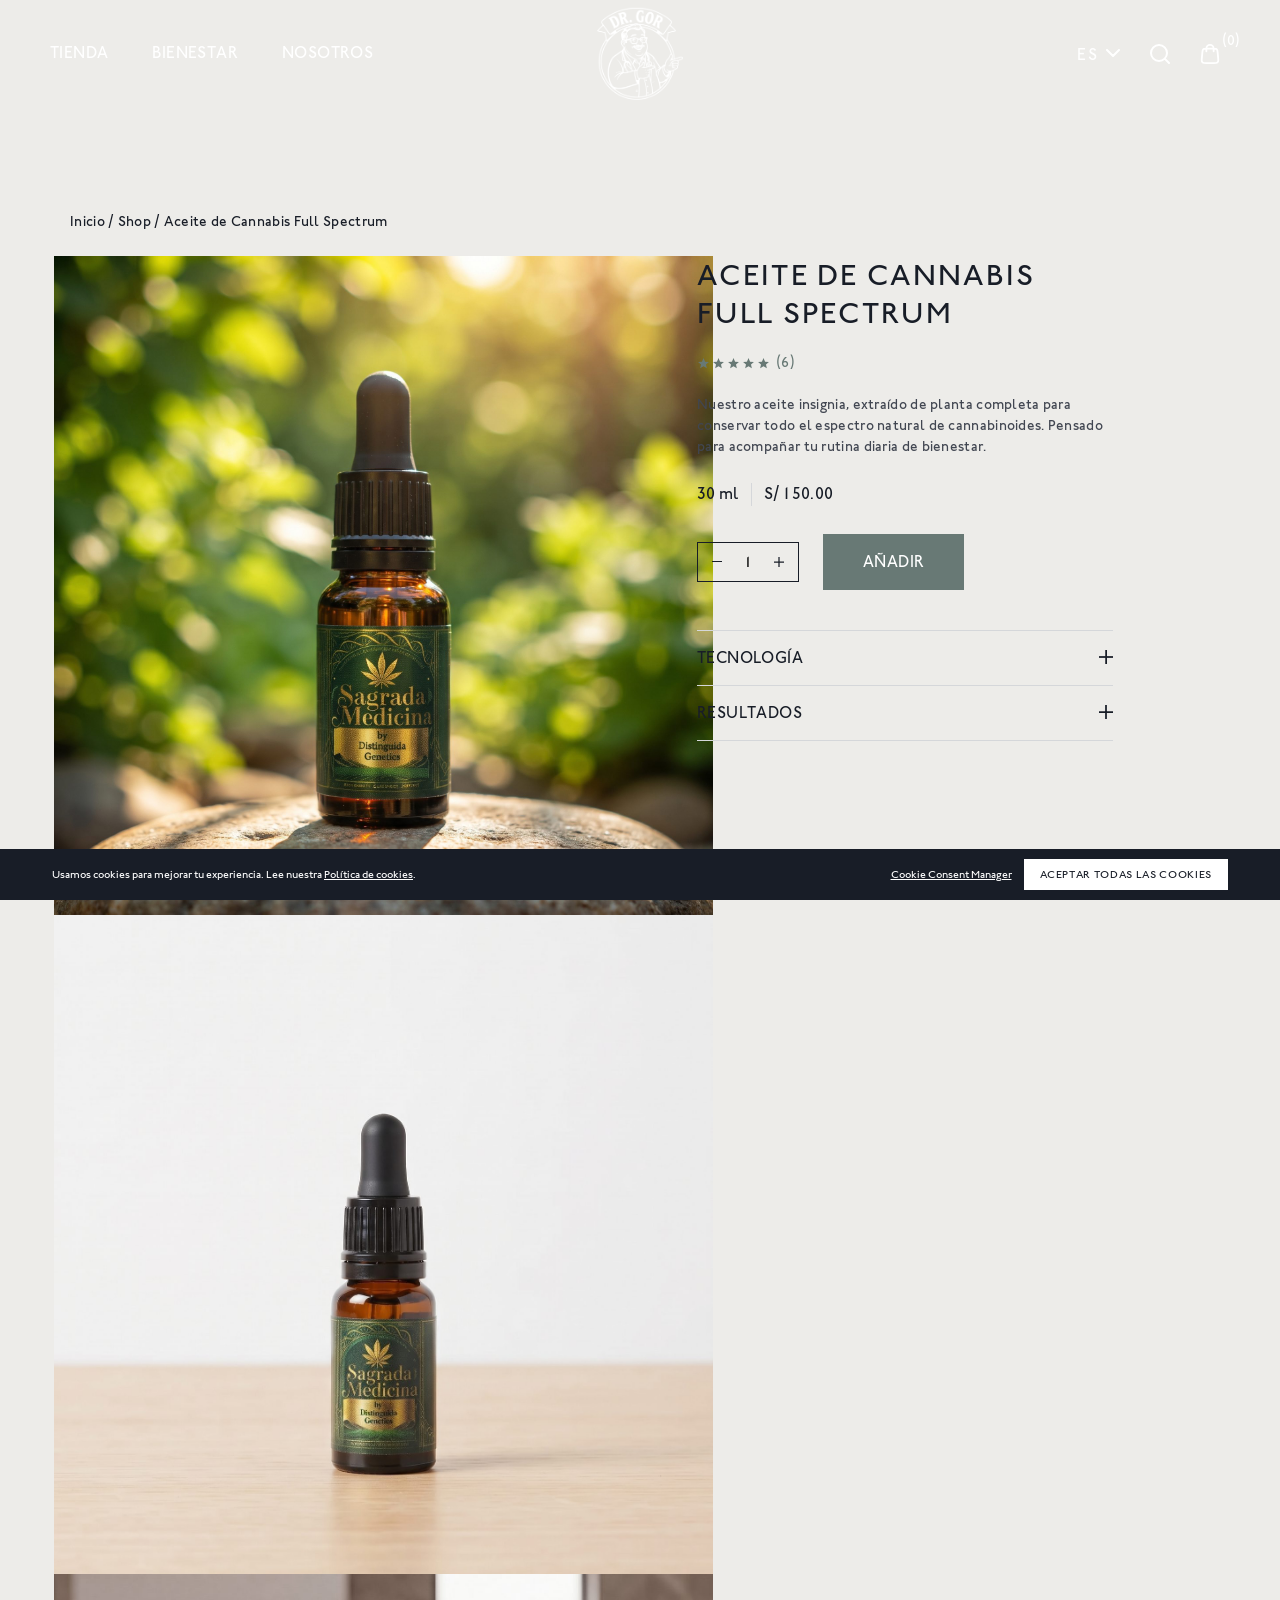
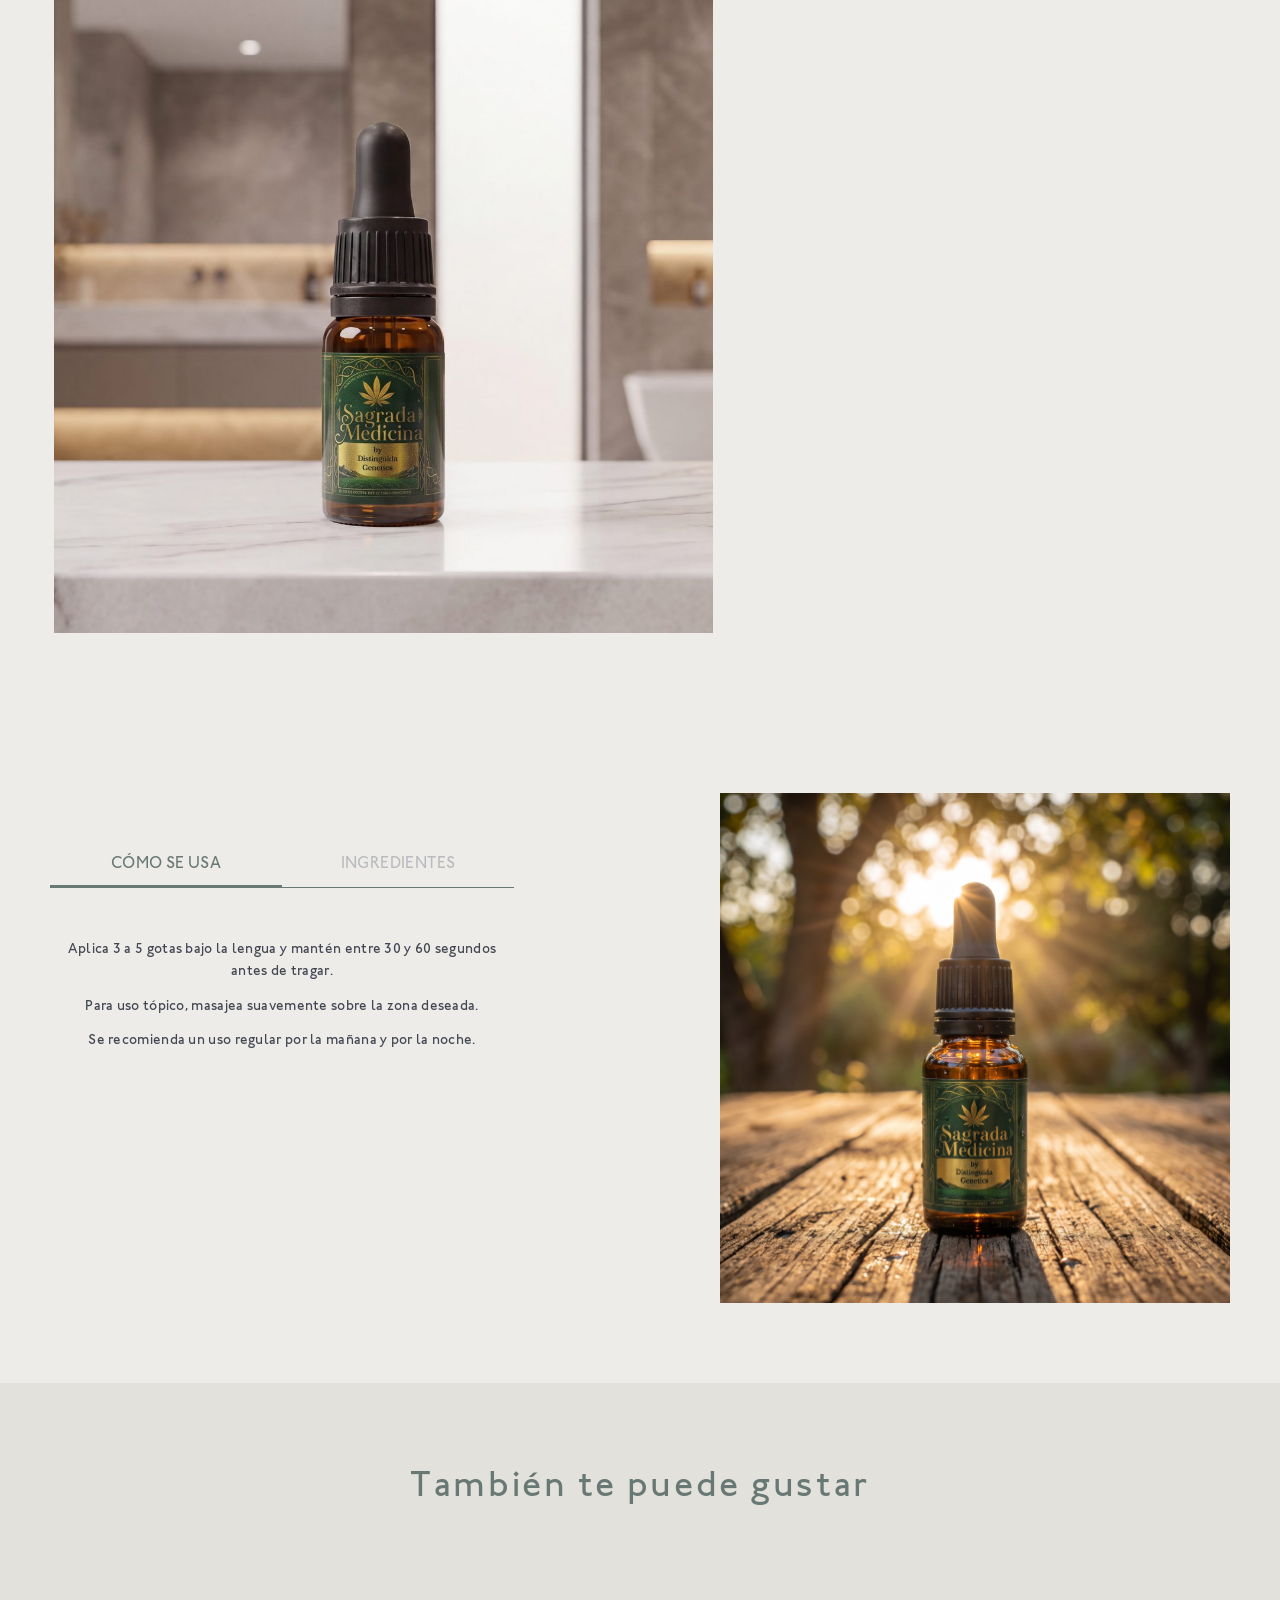
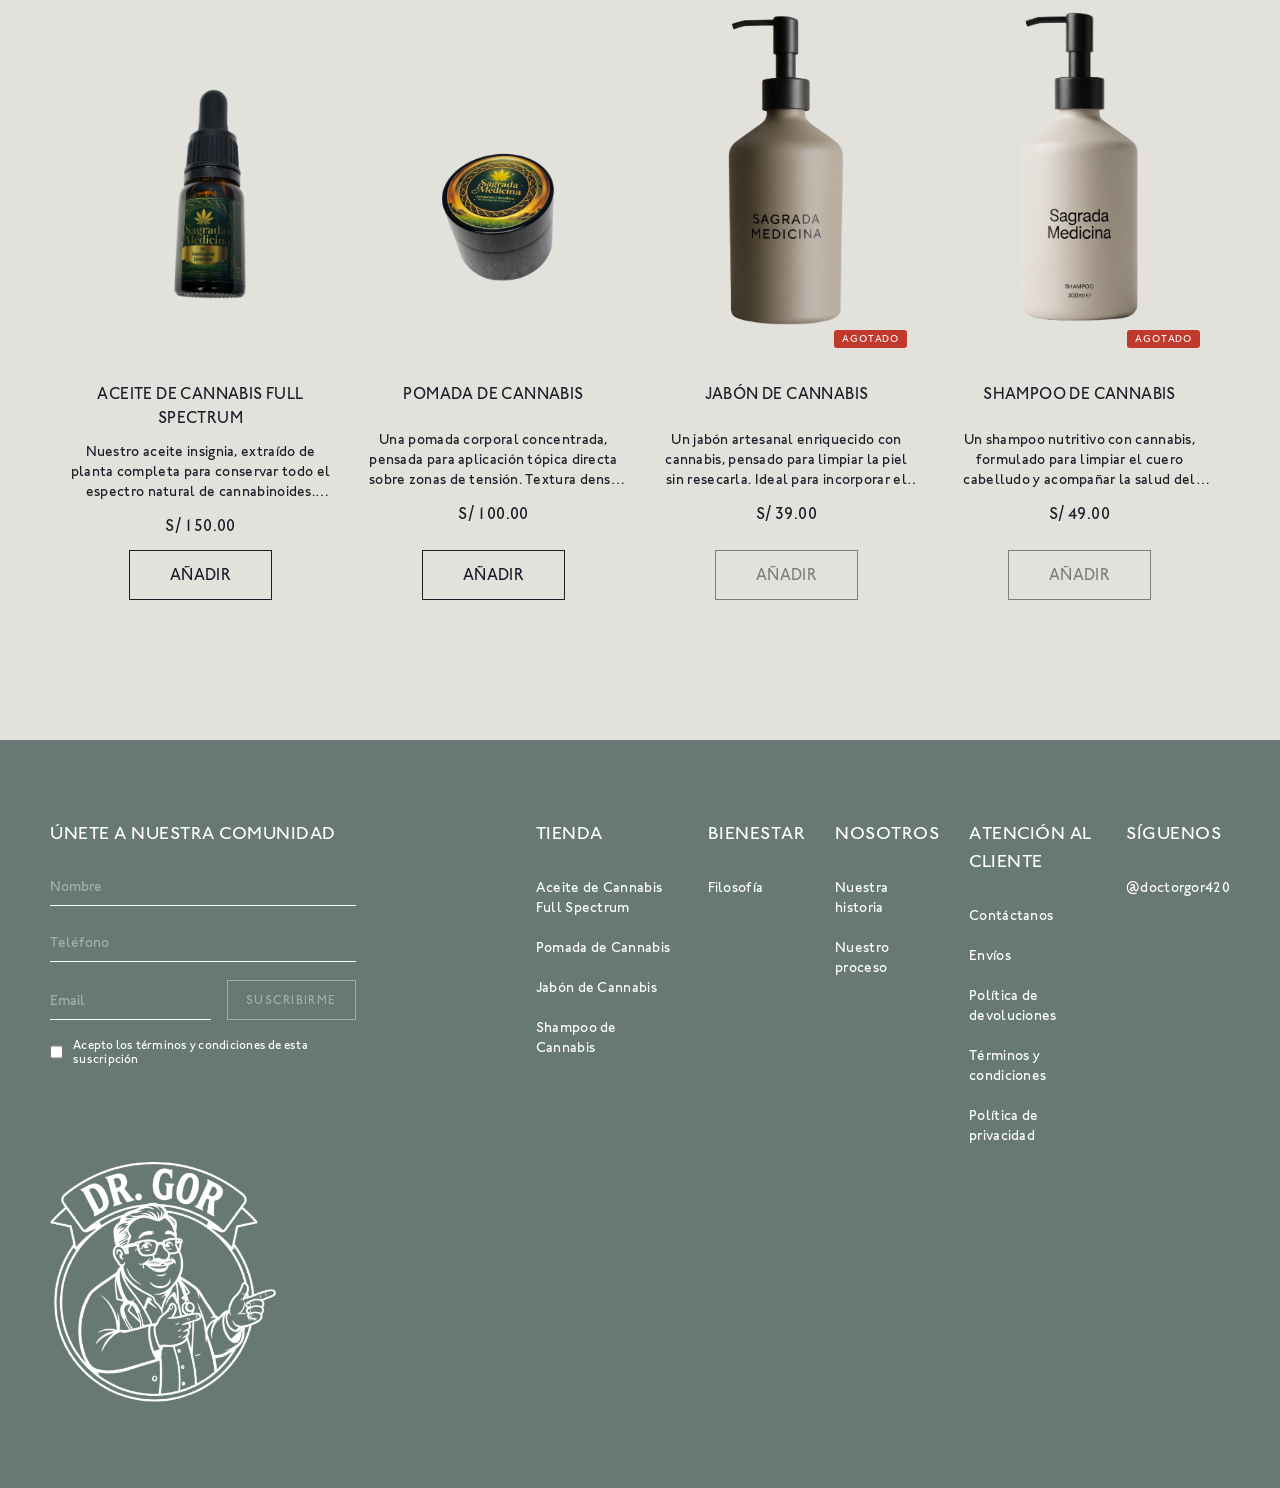
==== commit 3249ea45: "sitio: build de produccion" ====
--- a/aceite.html
+++ b/aceite.html
@@ -9,7 +9,7 @@
   <link rel="stylesheet" href="/theme.css" />
   <link rel="stylesheet" href="/overrides.css" />
   <link rel="stylesheet" href="/subpage.css" />
-  <script type="module" crossorigin src="/assets/cart-DyY3j2SS.js"></script>
+  <script type="module" crossorigin src="/assets/cart-Deg98O0e.js"></script>
 </head>
 <body>
   <div id="header-group">
@@ -115,7 +115,6 @@
 
       <div id="mobile-utilities">
         <ul>
-          <li><a href="/account">Cuenta</a></li>
           <li class="has-items">
             <button id="mobile-currency-button" class="currency-flag currency-USD">
               <label>US</label>
@@ -173,9 +172,7 @@
       <button id="search-button" aria-label="Search button"></button>
 
       
-      <a href="/account" id="account-button" aria-label="Account button"></a>
-
-      
+
       <button id="cart-button" aria-label="Cart button">
         <span class="count">0</span>
       </button>
@@ -242,7 +239,7 @@
               <div class="card product-card" data-product-id="aceite">
                 <a class="inner" href="/aceite.html">
                   <div class="upper"><img class="first-image object-cover" src="/images/gotero.png" alt="Aceite"></div>
-                  <div class="lower"><div class="h3 product-title">Aceite de Cannabis Full Spectrum</div><div class="prices">S/ 89.00</div></div>
+                  <div class="lower"><div class="h3 product-title">Aceite de Cannabis Full Spectrum</div><div class="prices">S/ 150.00</div></div>
                 </a>
               </div>
             </div>
@@ -250,7 +247,7 @@
               <div class="card product-card" data-product-id="pomada">
                 <a class="inner" href="/pomada.html">
                   <div class="upper"><img class="first-image object-cover" src="/images/pomada.png" alt="Pomada"></div>
-                  <div class="lower"><div class="h3 product-title">Pomada de Cannabis</div><div class="prices">S/ 59.00</div></div>
+                  <div class="lower"><div class="h3 product-title">Pomada de Cannabis</div><div class="prices">S/ 100.00</div></div>
                 </a>
               </div>
             </div>
@@ -302,13 +299,13 @@
         <div class="inner">
           <div id="product-title"><h1 class="h1">Aceite de Cannabis Full Spectrum</h1></div>
 
-          <a class="dg-stars" href="#" aria-label="Valoración 5 de 5"><svg viewBox="0 0 24 24" aria-hidden="true"><path d="M12 2l2.9 6.6 7.1.6-5.4 4.7 1.6 7-6.2-3.7-6.2 3.7 1.6-7L2 9.2l7.1-.6z"/></svg><svg viewBox="0 0 24 24" aria-hidden="true"><path d="M12 2l2.9 6.6 7.1.6-5.4 4.7 1.6 7-6.2-3.7-6.2 3.7 1.6-7L2 9.2l7.1-.6z"/></svg><svg viewBox="0 0 24 24" aria-hidden="true"><path d="M12 2l2.9 6.6 7.1.6-5.4 4.7 1.6 7-6.2-3.7-6.2 3.7 1.6-7L2 9.2l7.1-.6z"/></svg><svg viewBox="0 0 24 24" aria-hidden="true"><path d="M12 2l2.9 6.6 7.1.6-5.4 4.7 1.6 7-6.2-3.7-6.2 3.7 1.6-7L2 9.2l7.1-.6z"/></svg><svg viewBox="0 0 24 24" aria-hidden="true"><path d="M12 2l2.9 6.6 7.1.6-5.4 4.7 1.6 7-6.2-3.7-6.2 3.7 1.6-7L2 9.2l7.1-.6z"/></svg><span class="count">(6)</span></a>
+          <a class="dg-stars" aria-label="Valoración 5 de 5"><svg viewBox="0 0 24 24" aria-hidden="true"><path d="M12 2l2.9 6.6 7.1.6-5.4 4.7 1.6 7-6.2-3.7-6.2 3.7 1.6-7L2 9.2l7.1-.6z"/></svg><svg viewBox="0 0 24 24" aria-hidden="true"><path d="M12 2l2.9 6.6 7.1.6-5.4 4.7 1.6 7-6.2-3.7-6.2 3.7 1.6-7L2 9.2l7.1-.6z"/></svg><svg viewBox="0 0 24 24" aria-hidden="true"><path d="M12 2l2.9 6.6 7.1.6-5.4 4.7 1.6 7-6.2-3.7-6.2 3.7 1.6-7L2 9.2l7.1-.6z"/></svg><svg viewBox="0 0 24 24" aria-hidden="true"><path d="M12 2l2.9 6.6 7.1.6-5.4 4.7 1.6 7-6.2-3.7-6.2 3.7 1.6-7L2 9.2l7.1-.6z"/></svg><svg viewBox="0 0 24 24" aria-hidden="true"><path d="M12 2l2.9 6.6 7.1.6-5.4 4.7 1.6 7-6.2-3.7-6.2 3.7 1.6-7L2 9.2l7.1-.6z"/></svg><span class="count">(6)</span></a>
 
           <div id="product-description"><p>Nuestro aceite insignia, extraído de planta completa para conservar todo el espectro natural de cannabinoides. Pensado para acompañar tu rutina diaria de bienestar.</p></div>
 
           <div id="product-price">
             <span class="only-variant">30 ml</span>
-            <span class="price">S/ 89.00</span>
+            <span class="price">S/ 150.00</span>
           </div>
 
           <div id="product-cta">
@@ -389,7 +386,7 @@
       </div>
       <div>
         <p class="product-description">Nuestro aceite insignia, extraído de planta completa para conservar todo el espectro natural de cannabinoides. Pensado para acompañar tu rutina diaria de bienestar.</p>
-        <div class="prices">S/ 89.00</div>
+        <div class="prices">S/ 150.00</div>
         <button class="btn btn-outline shop-now" href="#">Añadir</button>
       </div>
     </div>
@@ -408,7 +405,7 @@
       </div>
       <div>
         <p class="product-description">Una pomada corporal concentrada, pensada para aplicación tópica directa sobre zonas de tensión. Textura densa que se absorbe sin sensación grasosa.</p>
-        <div class="prices">S/ 59.00</div>
+        <div class="prices">S/ 100.00</div>
         <button class="btn btn-outline shop-now" href="#">Añadir</button>
       </div>
     </div>
--- a/overrides.css
+++ b/overrides.css
@@ -95,12 +95,23 @@
   cursor: pointer;
 }
 
+#mobile-currency-button,
+#dg-order[hidden] {
+  display: none !important;
+}
+
 #dg-cart {
   display: flex;
   flex-direction: column;
   height: 100%;
   background: #edece9;
   color: #181d27;
+}
+
+@media (max-width: 991px) {
+  #dg-cart {
+    padding-bottom: var(--dg-banner-offset, 0px);
+  }
 }
 
 #dg-cart .dg-head {
@@ -128,7 +139,8 @@
 
 #dg-cart #dg-items {
   flex: 1;
-  overflow: auto;
+  overflow-x: hidden;
+  overflow-y: auto;
   padding: 8px 24px;
 }
 
@@ -140,10 +152,24 @@
 
 #dg-cart .dg-line {
   display: flex;
+  align-items: center;
   justify-content: space-between;
   gap: 12px;
   padding: 16px 0;
   border-bottom: 1px solid rgba(24, 29, 39, 0.1);
+}
+
+#dg-cart .dg-line-thumb {
+  width: 44px;
+  height: 56px;
+  flex: none;
+  object-fit: contain;
+  background: #e3e1db;
+}
+
+#dg-cart .dg-line-info {
+  flex: 1;
+  min-width: 0;
 }
 
 #dg-cart .dg-line-name {
@@ -226,9 +252,73 @@
 }
 
 #header-logo img {
-  height: 56px;
+  height: 92.4px;
   width: auto;
   object-fit: contain;
+}
+
+/* Header un poco más alto para que el logo respire */
+#header-group header {
+  min-height: 108px;
+}
+
+body {
+  padding-top: 108px;
+}
+
+@media (max-width: 991px) {
+  #header-group header {
+    min-height: 104px;
+  }
+  body {
+    padding-top: 104px;
+  }
+  #header-group #main-nav,
+  #header-group header > .inner #main-nav {
+    top: 104px;
+    height: calc(100% - 104px);
+  }
+
+  body.transparent-header header {
+    background-color: transparent;
+  }
+  body.transparent-header #header-logo img.light {
+    display: block;
+    filter: brightness(0) invert(1);
+  }
+  body.transparent-header #header-logo img.dark {
+    opacity: 0;
+  }
+  body.transparent-header #menu-btn {
+    filter: brightness(0) invert(1);
+  }
+  body.transparent-header header > .inner #nav-utilities #search-button {
+    background-image: url(/theme/icon-search-white.svg);
+  }
+  body.transparent-header header > .inner #nav-utilities #cart-button {
+    background-image: url(/theme/icon-shopping-bag-white.svg);
+  }
+  body.transparent-header header > .inner #nav-utilities #cart-button .count {
+    color: #fff;
+  }
+
+  body.transparent-header-no-spacing {
+    padding-top: 0;
+  }
+  body.transparent-header-no-spacing .section-banner.hero-banner {
+    min-height: 100vh;
+  }
+}
+
+@media (min-width: 992px) {
+  #header-group #main-nav:before {
+    top: 108px;
+    height: calc(100vh - 108px);
+  }
+  #header-group #main-nav #secondary-menu-bg,
+  #header-group #main-nav #currency-menu {
+    top: 108px;
+  }
 }
 
 body.transparent-header #header-logo img.light {
@@ -405,6 +495,43 @@
   transform: scale(1.01);
 }
 
+@media (max-width: 991px) {
+  .section-banner.hero-banner {
+    min-height: calc(100vh - 104px);
+    min-height: calc(100dvh - 104px);
+  }
+  .section-banner.hero-banner.contrast-dark .section-content .content-container {
+    color: #fff;
+  }
+  .section-banner.hero-banner .darken-overlay {
+    opacity: 0.45 !important;
+  }
+  .section-banner.hero-banner .btn.btn-outline {
+    color: #fff;
+    border-color: #fff;
+  }
+  .section-banner.hero-banner .btn.btn-outline:hover {
+    color: #181d27;
+    background-color: #fff;
+  }
+}
+
+@media (min-width: 501px) and (max-width: 700px) {
+  .section-banner.hero-banner img {
+    object-position: 61% 100%;
+  }
+}
+@media (min-width: 701px) and (max-width: 850px) {
+  .section-banner.hero-banner img {
+    object-position: 62% 100%;
+  }
+}
+@media (min-width: 851px) and (max-width: 991px) {
+  .section-banner.hero-banner img {
+    object-position: 68% 100%;
+  }
+}
+
 /* Product images: gotero 20% larger, pomada 10% larger */
 .section-product-recommender .product-card .upper .first-image[src*="gotero.png"] {
   transform: scale(1.4);
@@ -418,6 +545,32 @@
 .section-product-recommender .product-card .upper .first-image[src*="shampoo.png"] {
   transform: scale(1.4);
   transform-origin: bottom center;
+}
+
+/* Carrusel de productos: scroll nativo (Glide no se inicializa en este build). */
+.section-product-recommender .slider.glide .glide__track {
+  overflow-x: auto;
+  overflow-y: hidden;
+  scrollbar-width: none;
+  -webkit-overflow-scrolling: touch;
+  scroll-snap-type: x mandatory;
+  scroll-padding-inline: 16px;
+  overscroll-behavior-x: contain;
+  touch-action: pan-x pan-y;
+}
+.section-product-recommender .slider.glide .glide__track::-webkit-scrollbar {
+  display: none;
+}
+.section-product-recommender .slider.glide .glide__slides {
+  width: max-content !important;
+  transform: none !important;
+  touch-action: pan-x pan-y;
+}
+.section-product-recommender .slider.glide .glide__slide {
+  scroll-snap-align: start;
+}
+.section-product-recommender .slider.glide .glide__slide:last-child {
+  margin-right: 0 !important;
 }
 
 .section-quote-carousel .section-content blockquote {
@@ -437,6 +590,16 @@
   cursor: default !important;
 }
 
+.section-quote-carousel .quote-carousel .glide__slide {
+  width: 100% !important;
+}
+
+@media (max-width: 991px) {
+  #footer-menus .footer-menu {
+    break-inside: avoid;
+  }
+}
+
 
 .section-content-and-media.dual-content.dg-alivio .section-content .grid .grid-item.content .content-container {
   display: flex;
@@ -461,7 +624,7 @@
   transform: scale(1.05);
 }
 
-/* Hover quote: texto centrado, negro, itálicas sobre la imagen secundaria */
+/* Hover quote: texto blanco centrado sobre overlay negro al 30% */
 .section-product-recommender .product-card .upper .dg-hover-quote {
   position: absolute;
   inset: 0;
@@ -473,7 +636,8 @@
   text-align: center;
   font-style: italic;
   font-weight: 500;
-  color: #000;
+  color: #fff;
+  background-color: rgba(0, 0, 0, 0.3);
   font-size: 13px;
   line-height: 1.5;
   opacity: 0;
@@ -482,6 +646,19 @@
 }
 .section-product-recommender .product-card:hover .upper .dg-hover-quote {
   opacity: 1;
+}
+
+/* Zoom de imágenes puntuales */
+.dg-zoom-20 .media-container img.object-cover {
+  transform: scale(1.2);
+  transform-origin: center;
+}
+.dg-zoom-15 .grid-item {
+  overflow: hidden;
+}
+.dg-zoom-15 .grid-item img.object-cover {
+  transform: scale(1.15);
+  transform-origin: center;
 }
 
 /* "Agotado" badge: rojo pequeño, esquina inferior derecha del producto */
@@ -538,3 +715,67 @@
     grid-template-columns: repeat(2, 1fr);
   }
 }
+
+/* WhatsApp flotante: verde de marca, bajo el carrito y los modales */
+.dg-whatsapp-fab {
+  position: fixed;
+  right: max(24px, env(safe-area-inset-right));
+  bottom: calc(max(24px, env(safe-area-inset-bottom)) + var(--dg-banner-offset, 0px));
+  z-index: 11;
+  display: grid;
+  place-items: center;
+  width: 56px;
+  height: 56px;
+  border-radius: 50%;
+  background: #687975;
+  color: #fff;
+  box-shadow: 0 6px 18px rgba(24, 29, 39, 0.22);
+  opacity: 0;
+  visibility: hidden;
+  transform: translateY(8px);
+  transition:
+    background-color 0.2s cubic-bezier(0.25, 0.1, 0.25, 1),
+    opacity 0.2s cubic-bezier(0.25, 0.1, 0.25, 1),
+    transform 0.2s cubic-bezier(0.25, 0.1, 0.25, 1),
+    visibility 0.2s;
+  touch-action: manipulation;
+  -webkit-tap-highlight-color: transparent;
+}
+.dg-whatsapp-fab.is-visible {
+  opacity: 1;
+  visibility: visible;
+  transform: translateY(0);
+}
+.dg-whatsapp-fab:hover {
+  background: #55645f;
+  transform: translateY(-2px);
+}
+.dg-whatsapp-fab:focus-visible {
+  outline: 2px solid #181d27;
+  outline-offset: 3px;
+}
+.dg-whatsapp-fab svg {
+  width: 28px;
+  height: 28px;
+  fill: currentColor;
+}
+@media (max-width: 640px) {
+  .dg-whatsapp-fab {
+    right: max(16px, env(safe-area-inset-right));
+    bottom: calc(max(16px, env(safe-area-inset-bottom)) + var(--dg-banner-offset, 0px));
+    width: 52px;
+    height: 52px;
+  }
+  .dg-whatsapp-fab svg {
+    width: 26px;
+    height: 26px;
+  }
+}
+@media (prefers-reduced-motion: reduce) {
+  .dg-whatsapp-fab {
+    transition: none;
+  }
+  .dg-whatsapp-fab:hover {
+    transform: none;
+  }
+}
--- a/subpage.css
+++ b/subpage.css
@@ -347,6 +347,21 @@
   #product-top .section-content {
     grid-template-columns: 1fr;
   }
+  #product-gallery .gallery-slides {
+    flex-direction: row;
+    overflow-x: auto;
+    scroll-snap-type: x mandatory;
+    scrollbar-width: none;
+    -webkit-overflow-scrolling: touch;
+  }
+  #product-gallery .gallery-slides::-webkit-scrollbar {
+    display: none;
+  }
+  #product-gallery .gallery-slide {
+    flex: 0 0 100%;
+    scroll-snap-align: start;
+    scroll-snap-stop: always;
+  }
   #product-info > .inner {
     position: static;
     max-width: 100%;
